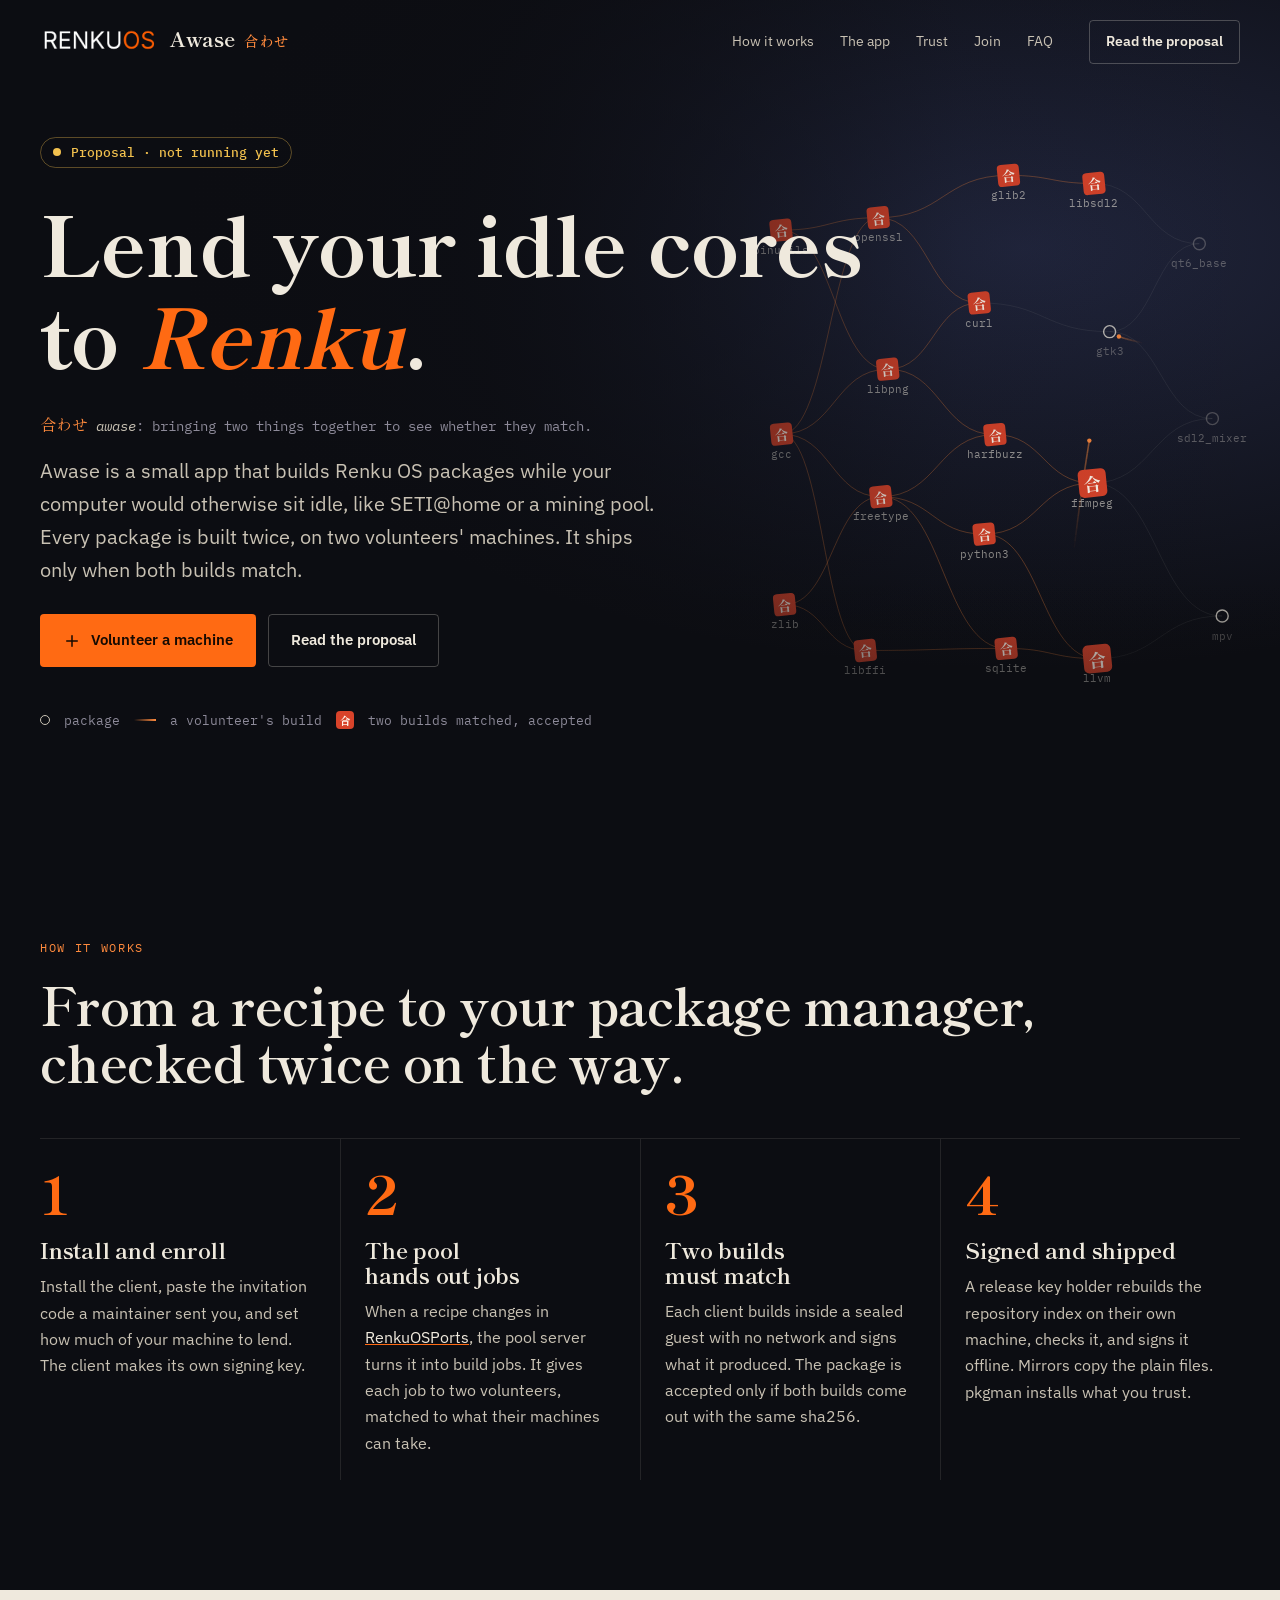
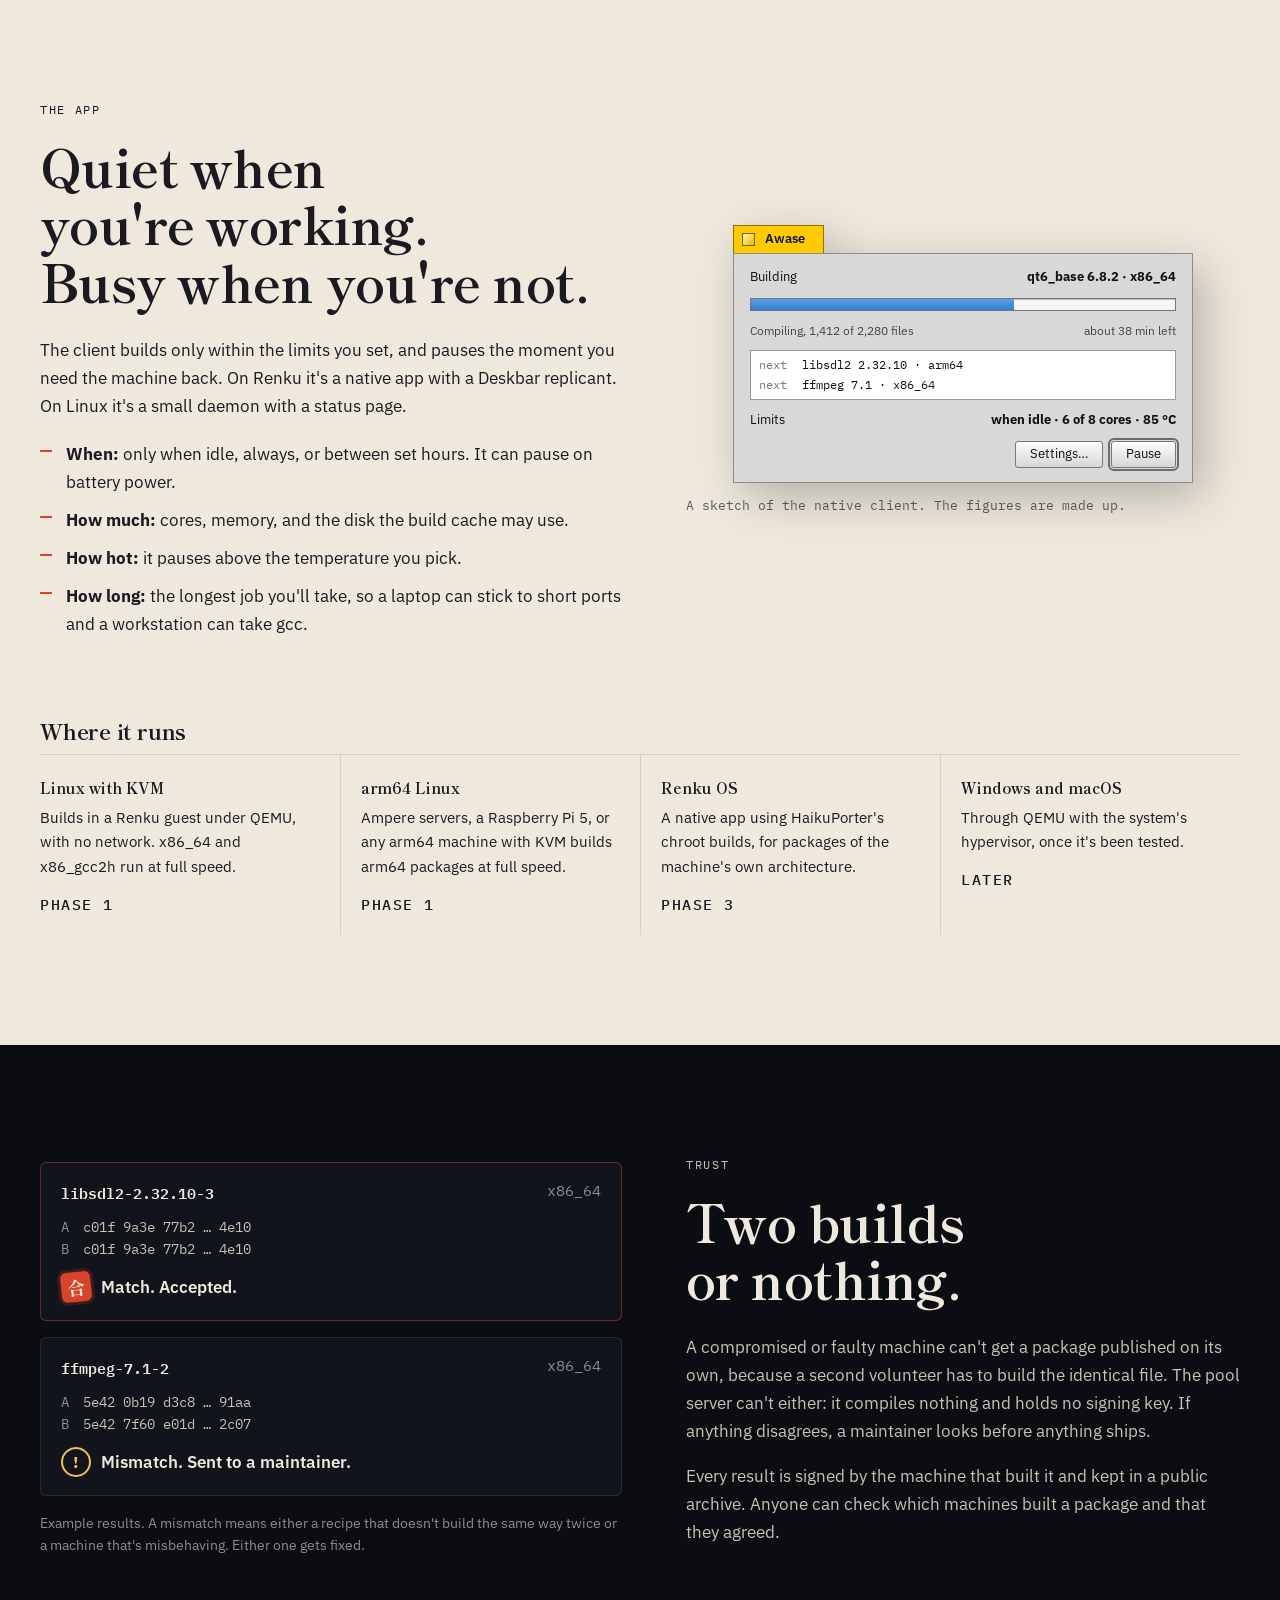
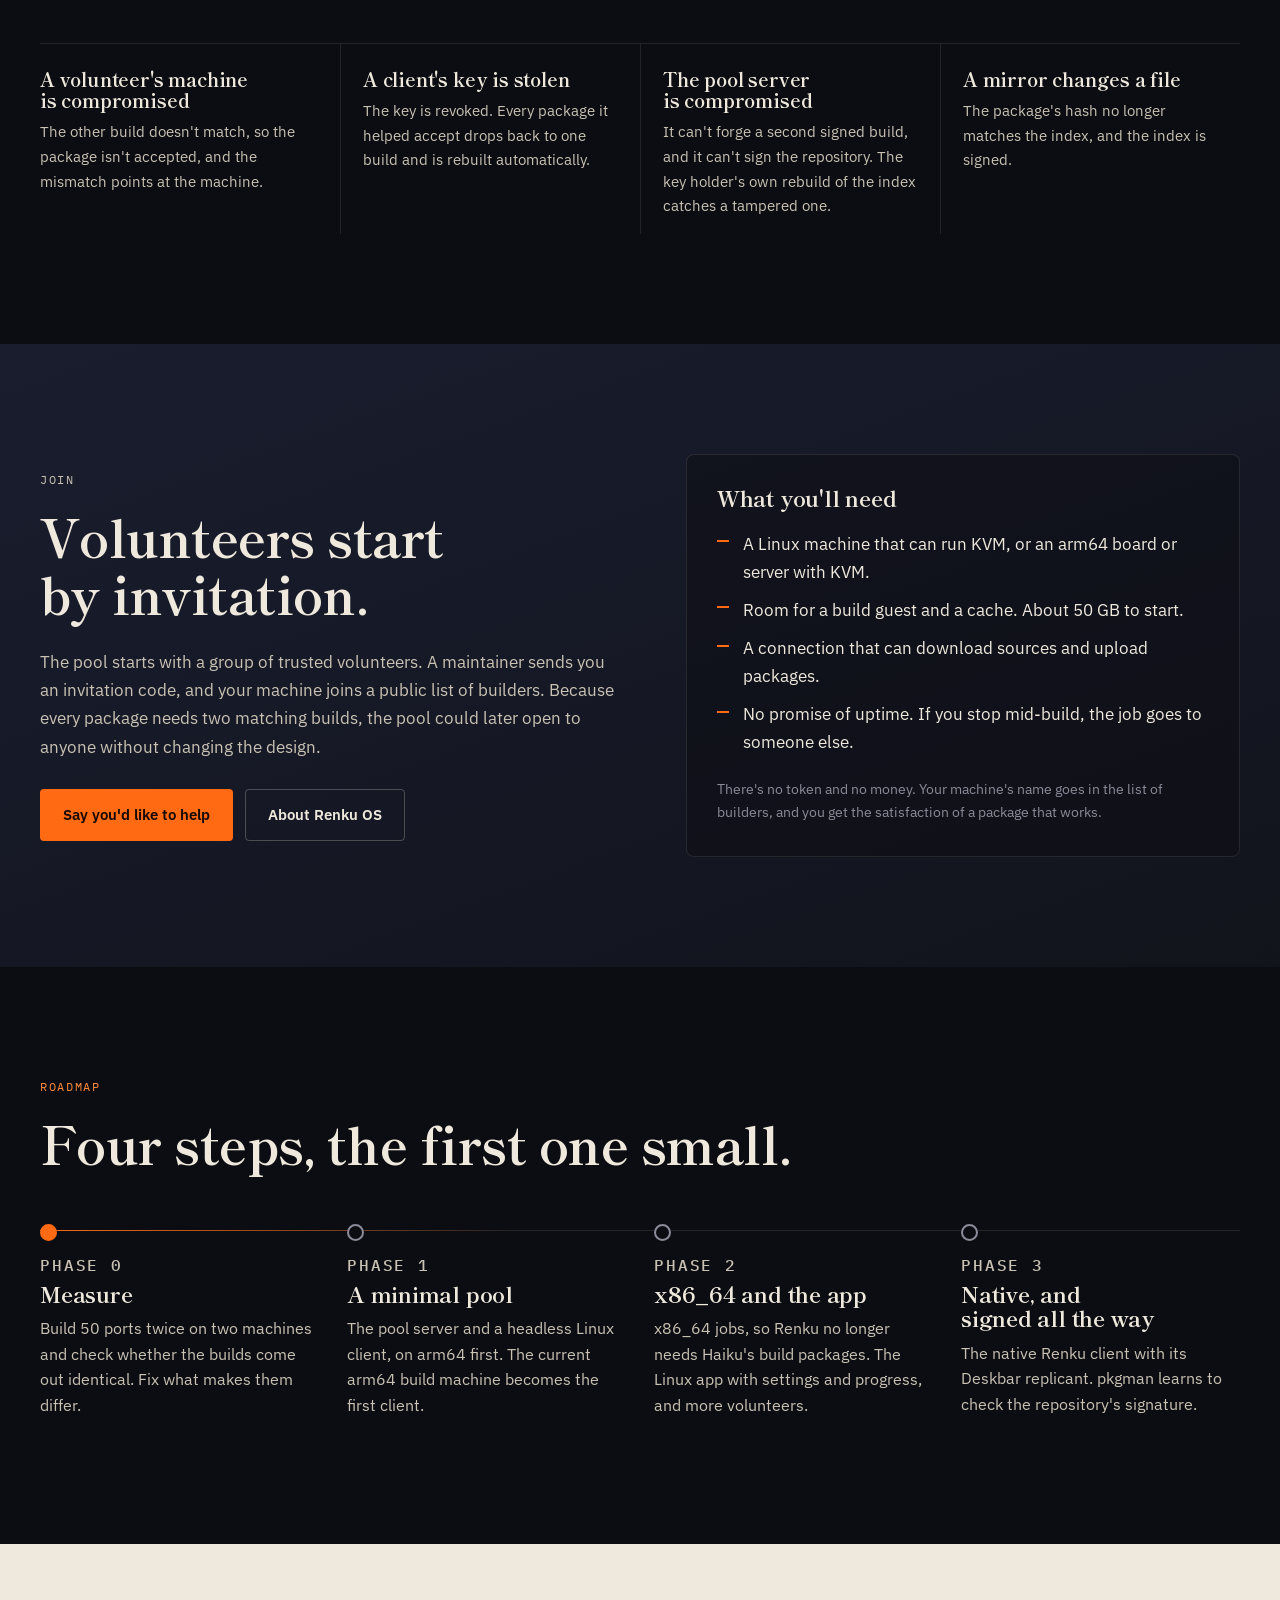
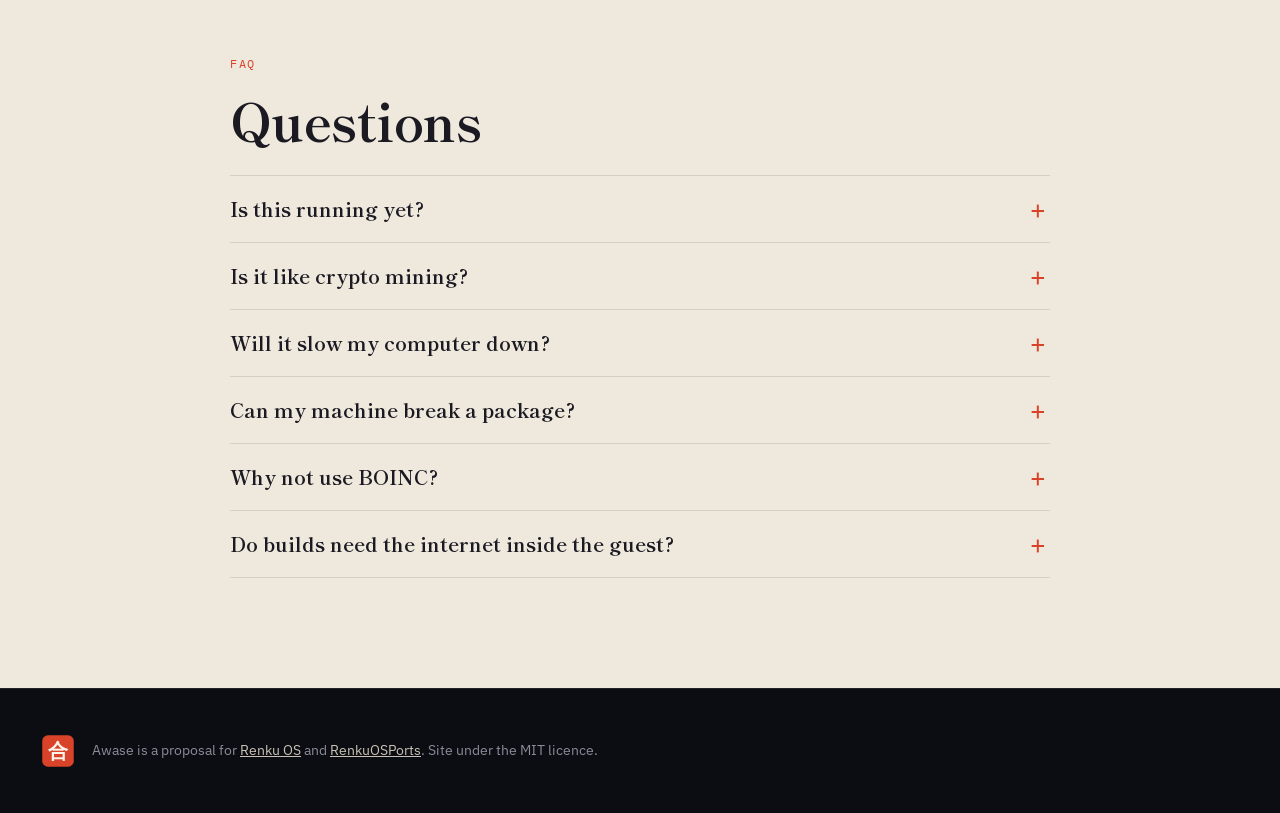
==== index.html @ 19c81bff "Awase: the proposal and its website Awase is a proposed app for volunteer package builds for Renku O" ====
<!doctype html>
<html lang="en">
<head>
<meta charset="utf-8">
<meta name="viewport" content="width=device-width, initial-scale=1, viewport-fit=cover">
<title>Awase · volunteer builds for Renku OS</title>
<meta name="description" content="Lend your computer's idle time to build Renku OS packages. Every package is built twice, on two volunteers' machines, and ships only when both builds match.">
<meta property="og:title" content="Awase">
<meta property="og:description" content="Volunteer package builds for Renku OS. Two builds or nothing.">
<link rel="icon" href="assets/awase.svg" type="image/svg+xml">
<link rel="preconnect" href="https://fonts.googleapis.com">
<link rel="preconnect" href="https://fonts.gstatic.com" crossorigin>
<link rel="stylesheet" href="https://fonts.googleapis.com/css2?family=Shippori+Mincho:wght@500;700;800&family=IBM+Plex+Sans:wght@400;500;600&family=IBM+Plex+Mono:wght@400;500&display=swap">
<link rel="stylesheet" href="assets/style.css">
</head>
<body>
<a class="skip" href="#main">Skip to content</a>

<header class="site-header">
  <div class="wrap header-inner">
    <a class="brand" href="./" aria-label="Awase home">
      <img src="assets/logo.png" alt="Renku OS" width="600" height="201">
      <span class="brand-sub">Awase <span class="brand-kanji">合わせ</span></span>
    </a>
    <nav id="nav" aria-label="Sections">
      <a href="#how">How it works</a>
      <a href="#app">The app</a>
      <a href="#trust">Trust</a>
      <a href="#join">Join</a>
      <a href="#faq">FAQ</a>
    </nav>
    <button class="menu-toggle" aria-controls="nav" aria-expanded="false">Menu</button>
    <a class="btn btn-ghost header-cta" href="https://github.com/idumych/awase/blob/main/PROPOSAL.md">Read the proposal</a>
  </div>
</header>

<main id="main">

<section class="hero">
  <canvas id="loom" aria-hidden="true"></canvas>
  <div class="wrap hero-inner">
    <p class="status"><span class="dot"></span>Proposal · not running yet</p>
    <h1>Lend your idle cores<br>to <span class="ink-fire">Renku</span>.</h1>
    <p class="name-note"><span lang="ja">合わせ</span> <i>awase</i>: bringing two things together to see whether they match.</p>
    <p class="lead">Awase is a small app that builds Renku OS packages while your computer would otherwise sit idle, like SETI@home or a mining pool. Every package is built twice, on two volunteers' machines. It ships only when both builds match.</p>
    <div class="actions">
      <a class="btn btn-fire" href="#join">
        <svg viewBox="0 0 24 24" aria-hidden="true"><path d="M12 5v14M5 12h14"/></svg>
        Volunteer a machine
      </a>
      <a class="btn btn-ghost" href="https://github.com/idumych/awase/blob/main/PROPOSAL.md">Read the proposal</a>
    </div>
    <p class="hero-key"><span class="k-node"></span>package <span class="k-thread"></span>a volunteer's build <span class="k-seal">合</span>two builds matched, accepted</p>
  </div>
</section>

<section id="how" class="band">
  <div class="wrap">
    <p class="label">How it works</p>
    <h2>From a recipe to your package manager,<br>checked twice on the way.</h2>
    <ol class="steps">
      <li>
        <span class="step-n">1</span>
        <h3>Install and enroll</h3>
        <p>Install the client, paste the invitation code a maintainer sent you, and set how much of your machine to lend. The client makes its own signing key.</p>
      </li>
      <li>
        <span class="step-n">2</span>
        <h3>The pool hands out jobs</h3>
        <p>When a recipe changes in <a href="https://github.com/RenkuOS/RenkuOSPorts">RenkuOSPorts</a>, the pool server turns it into build jobs. It gives each job to two volunteers, matched to what their machines can take.</p>
      </li>
      <li>
        <span class="step-n">3</span>
        <h3>Two builds must match</h3>
        <p>Each client builds inside a sealed guest with no network and signs what it produced. The package is accepted only if both builds come out with the same sha256.</p>
      </li>
      <li>
        <span class="step-n">4</span>
        <h3>Signed and shipped</h3>
        <p>A release key holder rebuilds the repository index on their own machine, checks it, and signs it offline. Mirrors copy the plain files. pkgman installs what you trust.</p>
      </li>
    </ol>
  </div>
</section>

<section id="app" class="band band-paper">
  <div class="wrap split">
    <div class="split-text">
      <p class="label">The app</p>
      <h2>Quiet when you're working.<br>Busy when you're not.</h2>
      <p>The client builds only within the limits you set, and pauses the moment you need the machine back. On Renku it's a native app with a Deskbar replicant. On Linux it's a small daemon with a status page.</p>
      <ul class="ticks">
        <li><strong>When:</strong> only when idle, always, or between set hours. It can pause on battery power.</li>
        <li><strong>How much:</strong> cores, memory, and the disk the build cache may use.</li>
        <li><strong>How hot:</strong> it pauses above the temperature you pick.</li>
        <li><strong>How long:</strong> the longest job you'll take, so a laptop can stick to short ports and a workstation can take gcc.</li>
      </ul>
    </div>
    <figure class="mock" aria-label="Sketch of the Awase client window">
      <div class="win">
        <div class="win-tab"><span class="win-close"></span>Awase</div>
        <div class="win-body">
          <div class="win-row"><span>Building</span><b>qt6_base 6.8.2 · x86_64</b></div>
          <div class="win-bar"><span></span></div>
          <div class="win-row win-small"><span>Compiling, 1,412 of 2,280 files</span><span>about 38 min left</span></div>
          <div class="win-queue">
            <div><i>next</i> libsdl2 2.32.10 · arm64</div>
            <div><i>next</i> ffmpeg 7.1 · x86_64</div>
          </div>
          <div class="win-row"><span>Limits</span><b>when idle · 6 of 8 cores · 85 °C</b></div>
          <div class="win-buttons"><span class="wbtn">Settings…</span><span class="wbtn wbtn-def">Pause</span></div>
        </div>
      </div>
      <figcaption>A sketch of the native client. The figures are made up.</figcaption>
    </figure>
  </div>
  <div class="wrap">
    <h3 class="platforms-h">Where it runs</h3>
    <div class="platforms">
      <div class="plat">
        <p class="plat-name">Linux with KVM</p>
        <p>Builds in a Renku guest under QEMU, with no network. x86_64 and x86_gcc2h run at full speed.</p>
        <p class="plat-when">Phase 1</p>
      </div>
      <div class="plat">
        <p class="plat-name">arm64 Linux</p>
        <p>Ampere servers, a Raspberry Pi 5, or any arm64 machine with KVM builds arm64 packages at full speed.</p>
        <p class="plat-when">Phase 1</p>
      </div>
      <div class="plat">
        <p class="plat-name">Renku OS</p>
        <p>A native app using HaikuPorter's chroot builds, for packages of the machine's own architecture.</p>
        <p class="plat-when">Phase 3</p>
      </div>
      <div class="plat">
        <p class="plat-name">Windows and macOS</p>
        <p>Through QEMU with the system's hypervisor, once it's been tested.</p>
        <p class="plat-when">Later</p>
      </div>
    </div>
  </div>
</section>

<section id="trust" class="band">
  <div class="wrap split split-rev">
    <div class="split-text">
      <p class="label">Trust</p>
      <h2>Two builds or nothing.</h2>
      <p>A compromised or faulty machine can't get a package published on its own, because a second volunteer has to build the identical file. The pool server can't either: it compiles nothing and holds no signing key. If anything disagrees, a maintainer looks before anything ships.</p>
      <p>Every result is signed by the machine that built it and kept in a public archive. Anyone can check which machines built a package and that they agreed.</p>
    </div>
    <div class="ledger" aria-label="Example: two jobs, one matched and one not">
      <div class="job job-ok">
        <p class="job-name">libsdl2-2.32.10-3 <span>x86_64</span></p>
        <p class="hash"><i>A</i>c01f 9a3e 77b2 … 4e10</p>
        <p class="hash"><i>B</i>c01f 9a3e 77b2 … 4e10</p>
        <p class="verdict"><span class="seal">合</span>Match. Accepted.</p>
      </div>
      <div class="job job-bad">
        <p class="job-name">ffmpeg-7.1-2 <span>x86_64</span></p>
        <p class="hash"><i>A</i>5e42 0b19 d3c8 … 91aa</p>
        <p class="hash"><i>B</i>5e42 7f60 e01d … 2c07</p>
        <p class="verdict"><span class="flag">!</span>Mismatch. Sent to a maintainer.</p>
      </div>
      <p class="ledger-note">Example results. A mismatch means either a recipe that doesn't build the same way twice or a machine that's misbehaving. Either one gets fixed.</p>
    </div>
  </div>
  <div class="wrap">
    <div class="threats">
      <div><h3>A volunteer's machine is compromised</h3><p>The other build doesn't match, so the package isn't accepted, and the mismatch points at the machine.</p></div>
      <div><h3>A client's key is stolen</h3><p>The key is revoked. Every package it helped accept drops back to one build and is rebuilt automatically.</p></div>
      <div><h3>The pool server is compromised</h3><p>It can't forge a second signed build, and it can't sign the repository. The key holder's own rebuild of the index catches a tampered one.</p></div>
      <div><h3>A mirror changes a file</h3><p>The package's hash no longer matches the index, and the index is signed.</p></div>
    </div>
  </div>
</section>

<section id="join" class="band band-indigo">
  <div class="wrap split">
    <div class="split-text">
      <p class="label">Join</p>
      <h2>Volunteers start by invitation.</h2>
      <p>The pool starts with a group of trusted volunteers. A maintainer sends you an invitation code, and your machine joins a public list of builders. Because every package needs two matching builds, the pool could later open to anyone without changing the design.</p>
      <div class="actions">
        <a class="btn btn-fire" href="https://github.com/RenkuOS/RenkuOSPorts/issues">Say you'd like to help</a>
        <a class="btn btn-ghost" href="https://renkuos.org/">About Renku OS</a>
      </div>
    </div>
    <div class="needs">
      <h3>What you'll need</h3>
      <ul class="ticks">
        <li>A Linux machine that can run KVM, or an arm64 board or server with KVM.</li>
        <li>Room for a build guest and a cache. About 50 GB to start.</li>
        <li>A connection that can download sources and upload packages.</li>
        <li>No promise of uptime. If you stop mid-build, the job goes to someone else.</li>
      </ul>
      <p class="muted small">There's no token and no money. Your machine's name goes in the list of builders, and you get the satisfaction of a package that works.</p>
    </div>
  </div>
</section>

<section id="roadmap" class="band">
  <div class="wrap">
    <p class="label">Roadmap</p>
    <h2>Four steps, the first one small.</h2>
    <ol class="road">
      <li><p class="road-n">Phase 0</p><h3>Measure</h3><p>Build 50 ports twice on two machines and check whether the builds come out identical. Fix what makes them differ.</p></li>
      <li><p class="road-n">Phase 1</p><h3>A minimal pool</h3><p>The pool server and a headless Linux client, on arm64 first. The current arm64 build machine becomes the first client.</p></li>
      <li><p class="road-n">Phase 2</p><h3>x86_64 and the app</h3><p>x86_64 jobs, so Renku no longer needs Haiku's build packages. The Linux app with settings and progress, and more volunteers.</p></li>
      <li><p class="road-n">Phase 3</p><h3>Native, and signed all the way</h3><p>The native Renku client with its Deskbar replicant. pkgman learns to check the repository's signature.</p></li>
    </ol>
  </div>
</section>

<section id="faq" class="band band-paper">
  <div class="wrap faq-wrap">
    <p class="label">FAQ</p>
    <h2>Questions</h2>
    <div class="faq">
      <details>
        <summary>Is this running yet?</summary>
        <p>No. This is a proposal for the Renku OS contributors to discuss. The <a href="https://github.com/idumych/awase/blob/main/PROPOSAL.md">full proposal</a> lists the decisions the project needs to make first.</p>
      </details>
      <details>
        <summary>Is it like crypto mining?</summary>
        <p>Only in shape: a pool hands out work and keeps score. There's no currency, no reward and no money. The work is compiling packages that people use.</p>
      </details>
      <details>
        <summary>Will it slow my computer down?</summary>
        <p>Not while you're using it, if you choose "only when idle". You can also cap cores, memory, disk and temperature, and pause it at any time.</p>
      </details>
      <details>
        <summary>Can my machine break a package?</summary>
        <p>Not on its own. Every package needs a second, independent build with the same result. A machine whose builds keep disagreeing is checked by a maintainer.</p>
      </details>
      <details>
        <summary>Why not use BOINC?</summary>
        <p>BOINC, the platform behind SETI@home, does redundancy and credit well. But it expects independent work units, and our builds depend on each other and can run for days. The proposal recommends a small pool of our own that borrows BOINC's ideas, and trying BOINC first.</p>
      </details>
      <details>
        <summary>Do builds need the internet inside the guest?</summary>
        <p>No. The client downloads sources outside the guest and checks each against the recipe's checksum before the build starts. The guest has no network.</p>
      </details>
    </div>
  </div>
</section>

</main>

<footer class="site-footer">
  <div class="wrap footer-inner">
    <img src="assets/awase.svg" alt="" width="36" height="36">
    <p>Awase is a proposal for <a href="https://renkuos.org/">Renku OS</a> and <a href="https://github.com/RenkuOS/RenkuOSPorts">RenkuOSPorts</a>. Site under the MIT licence.</p>
  </div>
</footer>

<script src="assets/pool.js"></script>
</body>
</html>
---- assets/style.css ----
/* Renku Build Pool.
   The Renku OS draft site's palette (night ink, washi paper, a vermilion
   seal) applied to a pool of volunteer builds: packages are sealed when two
   builds match. */
:root{
  --night:#0c0d12;--night-2:#12141c;--indigo:#191d2e;--indigo-2:#232842;
  --washi:#efe9dd;--washi-2:#c9c2b4;--muted:#8d8a99;--line:rgb(239 233 221 / .1);
  --fire:#ff6a13;--fire-2:#ff8a3d;--seal:#d8432a;--gold:#f2c14e;
  --paper:#efe9dd;--paper-ink:#1b1a22;--paper-muted:#5d5866;--paper-line:rgb(27 26 34 / .12);
  --serif:"Shippori Mincho","Hiragino Mincho ProN","Yu Mincho",Georgia,serif;
  --sans:"IBM Plex Sans",system-ui,-apple-system,"Segoe UI",Roboto,sans-serif;
  --mono:"IBM Plex Mono",ui-monospace,Menlo,Consolas,monospace;
  color-scheme:dark}
*{box-sizing:border-box}
html{scroll-behavior:smooth}
@media (prefers-reduced-motion:reduce){html{scroll-behavior:auto}}
body{margin:0;background:var(--night);color:var(--washi);font-family:var(--sans);font-size:17px;line-height:1.65;-webkit-font-smoothing:antialiased;overflow-x:hidden}
img{display:block;max-width:100%;height:auto}
a{color:inherit}
a:focus-visible,button:focus-visible,summary:focus-visible{outline:2px solid var(--gold);outline-offset:4px;border-radius:4px}
h1,h2,h3{font-family:var(--serif);font-weight:700;line-height:1.12;margin:0 0 .5em;letter-spacing:-.01em;text-wrap:balance}
h1{font-size:clamp(42px,6.4vw,88px);font-weight:800}
h2{font-size:clamp(30px,4vw,52px)}
h3{font-size:22px}
p{margin:0 0 1em}
.wrap{width:min(1200px,calc(100% - 32px));margin-inline:auto;padding-left:env(safe-area-inset-left,0px);padding-right:env(safe-area-inset-right,0px)}
@media (min-width:720px){.wrap{width:min(1200px,calc(100% - 80px))}}
.skip{position:fixed;top:-60px;left:16px;background:var(--washi);color:var(--night);padding:10px 14px;z-index:100}.skip:focus{top:12px}
.lead{font-size:clamp(17px,1.6vw,20px);color:var(--washi-2);max-width:620px}
.muted{color:var(--muted)}.small{font-size:14px}
.ink-fire{color:var(--fire);font-style:italic}
.label{font-family:var(--mono);font-size:12px;letter-spacing:.14em;text-transform:uppercase;color:var(--fire-2);margin-bottom:18px}

/* Buttons */
.btn{display:inline-flex;align-items:center;gap:10px;padding:13px 22px;font-weight:600;font-size:15px;text-decoration:none;border-radius:4px;border:1px solid transparent;transition:transform .2s,box-shadow .2s,background .2s,border-color .2s}
.btn svg{width:18px;height:18px;fill:none;stroke:currentColor;stroke-width:2;stroke-linecap:round}
.btn-fire{background:var(--fire);color:#160a02}
.btn-fire:hover{transform:translateY(-2px);box-shadow:0 10px 30px -8px rgb(255 106 19 / .7)}
.btn-ghost{border-color:rgb(239 233 221 / .25);color:var(--washi)}
.btn-ghost:hover{border-color:var(--washi);background:rgb(239 233 221 / .05)}
.actions{display:flex;flex-wrap:wrap;gap:12px;margin-top:28px}

/* Header */
.site-header{position:absolute;inset:0 0 auto;z-index:20;padding-top:env(safe-area-inset-top,0px)}
.header-inner{display:flex;align-items:center;gap:24px;min-height:84px}
.brand{display:flex;align-items:baseline;gap:12px;text-decoration:none}
.brand img{width:118px;align-self:center}
.brand-sub{font-family:var(--serif);font-weight:700;font-size:20px;color:var(--washi);white-space:nowrap}
.site-header nav{display:flex;gap:2px;margin-left:auto}
.site-header nav a{font-size:14px;color:var(--washi-2);text-decoration:none;padding:8px 12px;position:relative}
.site-header nav a::after{content:"";position:absolute;left:12px;right:12px;bottom:4px;height:1px;background:var(--fire);transform:scaleX(0);transform-origin:left;transition:transform .25s}
.site-header nav a:hover{color:var(--washi)}.site-header nav a:hover::after{transform:scaleX(1)}
.header-cta{padding:9px 16px;font-size:14px}
.menu-toggle{display:none;margin-left:auto;background:none;border:1px solid var(--line);color:var(--washi);font:500 13px var(--mono);padding:8px 12px;border-radius:4px;cursor:pointer}
@media (max-width:900px){
  .menu-toggle{display:block}
  .header-cta{display:none}
  .site-header nav{display:none;position:absolute;top:76px;left:16px;right:16px;flex-direction:column;background:var(--indigo);border:1px solid var(--line);padding:8px;border-radius:6px}
  .site-header nav.open{display:flex}
}

/* Hero */
.hero{position:relative;min-height:min(92vh,900px);min-height:min(92svh,900px);display:flex;align-items:center;padding:130px 0 80px;overflow:hidden;
  background:radial-gradient(1200px 600px at 80% 30%,rgb(35 40 66 / .9),transparent 70%),var(--night)}
#loom{position:absolute;inset:0;width:100%;height:100%}
.hero::after{content:"";position:absolute;inset:0;pointer-events:none;
  background:linear-gradient(90deg,var(--night) 0%,rgb(12 13 18 / .86) 38%,rgb(12 13 18 / .1) 75%,transparent),linear-gradient(0deg,var(--night),transparent 30%)}
.hero-inner{position:relative;z-index:2}
.status{display:inline-flex;align-items:center;gap:10px;font:500 13px var(--mono);color:var(--gold);border:1px solid rgb(242 193 78 / .35);padding:6px 12px;border-radius:999px;margin-bottom:28px}
.status .dot{width:8px;height:8px;border-radius:50%;background:var(--gold);box-shadow:0 0 0 0 rgb(242 193 78 / .6);animation:pulse 2.4s infinite}
@keyframes pulse{70%{box-shadow:0 0 0 8px rgb(242 193 78 / 0)}100%{box-shadow:0 0 0 0 rgb(242 193 78 / 0)}}
@media (prefers-reduced-motion:reduce){.status .dot{animation:none}}
.hero-key{display:flex;flex-wrap:wrap;align-items:center;gap:8px 14px;margin-top:44px;font:400 12.5px var(--mono);color:var(--muted)}
.k-node{width:10px;height:10px;border-radius:50%;border:1.5px solid var(--washi-2)}
.k-thread{width:22px;height:2px;background:linear-gradient(90deg,transparent,var(--fire-2))}
.k-seal{display:inline-grid;place-items:center;width:18px;height:18px;border-radius:4px;background:var(--seal);color:#fff4ea;font:800 11px var(--serif)}

/* Bands */
.band{padding:110px 0;position:relative}
.band-paper{background:var(--paper);color:var(--paper-ink)}
.band-paper .label{color:var(--seal)}
.band-paper a{color:var(--seal)}
.band-indigo{background:linear-gradient(160deg,var(--indigo),var(--night-2))}
@media (max-width:720px){.band{padding:80px 0}}

/* Steps: a real sequence */
.steps{list-style:none;margin:48px 0 0;padding:0;display:grid;grid-template-columns:repeat(4,1fr);gap:0;border-top:1px solid var(--line)}
.steps li{padding:28px 24px 8px 0;position:relative;min-width:0}
.steps li+li{padding-left:24px;border-left:1px solid var(--line)}
.step-n{display:block;font:800 52px/1 var(--serif);color:var(--fire);margin-bottom:18px}
.steps p{color:var(--washi-2);font-size:16px}
.steps a{color:var(--washi);text-decoration-color:var(--fire)}
@media (max-width:960px){.steps{grid-template-columns:1fr 1fr}.steps li:nth-child(3){padding-left:0;border-left:none}.steps li:nth-child(n+3){border-top:1px solid var(--line)}}
@media (max-width:560px){.steps{grid-template-columns:1fr}.steps li,.steps li+li{padding-left:0;border-left:none}.steps li+li{border-top:1px solid var(--line)}}

/* Split sections */
.split{display:grid;grid-template-columns:1.05fr 1fr;gap:64px;align-items:center}
.split>*{min-width:0}
.split-rev .split-text{order:2}
@media (max-width:900px){.split{grid-template-columns:1fr;gap:44px}.split-rev .split-text{order:0}}
.ticks{list-style:none;padding:0;margin:20px 0 0;display:grid;gap:10px}
.ticks li{padding-left:26px;position:relative}
.ticks li::before{content:"";position:absolute;left:0;top:.62em;width:12px;height:2px;background:var(--fire)}
.band-paper .ticks li::before{background:var(--seal)}
.band-paper p,.band-paper .ticks{color:var(--paper-ink)}

/* Client window mock, BeOS-style */
.mock{margin:0}
.mock figcaption{font:400 12.5px var(--mono);color:var(--paper-muted);margin-top:14px}
.win{max-width:460px;margin-inline:auto;font:13px/1.45 var(--sans);color:#111;filter:drop-shadow(10px 14px 24px rgb(27 26 34 / .28))}
.win-tab{display:inline-flex;align-items:center;gap:10px;background:#ffcb00;padding:4px 18px 4px 8px;border:1px solid #8a7300;border-bottom:none;font-weight:600}
.win-close{width:13px;height:13px;border:1px solid #7a6400;background:linear-gradient(135deg,#fff3b0,#e6b800)}
.win-body{background:#d8d8d8;border:1px solid #8c8c8c;padding:14px 16px;display:grid;gap:11px}
.win-row{display:flex;justify-content:space-between;gap:12px;flex-wrap:wrap}
.win-row b{font-variant-numeric:tabular-nums}
.win-small{font-size:12px;color:#444}
.win-bar{height:13px;border:1px solid #777;background:#f5f5f5;box-shadow:inset 1px 1px 0 #bbb}
.win-bar span{display:block;height:100%;width:62%;background:linear-gradient(#5aa0e6,#2f7fd1);animation:fill 9s ease-in-out infinite alternate}
@keyframes fill{from{width:58%}to{width:66%}}
@media (prefers-reduced-motion:reduce){.win-bar span{animation:none}}
.win-queue{display:grid;gap:3px;font:12px/1.4 var(--mono);background:#fff;border:1px solid #9a9a9a;padding:6px 8px}
.win-queue i{font-style:normal;color:#777;margin-right:8px}
.win-buttons{display:flex;justify-content:flex-end;gap:8px}
.wbtn{border:1px solid #777;background:linear-gradient(#fdfdfd,#d6d6d6);padding:3px 14px;border-radius:3px}
.wbtn-def{outline:2px solid #6b6b6b;outline-offset:1px}

.platforms-h{margin-top:80px}
.platforms{display:grid;grid-template-columns:repeat(4,1fr);gap:0;border-top:1px solid var(--paper-line)}
.plat{padding:22px 20px 6px 0;min-width:0}
.plat+.plat{padding-left:20px;border-left:1px solid var(--paper-line)}
.plat-name{font:700 19px var(--serif);margin-bottom:8px}
.plat p{font-size:15px}
.plat-when{font:500 12px var(--mono);letter-spacing:.1em;text-transform:uppercase;color:var(--seal)}
@media (max-width:900px){.platforms{grid-template-columns:1fr 1fr}.plat:nth-child(3){padding-left:0;border-left:none}.plat:nth-child(n+3){border-top:1px solid var(--paper-line)}}
@media (max-width:520px){.platforms{grid-template-columns:1fr}.plat,.plat+.plat{padding-left:0;border-left:none}.plat+.plat{border-top:1px solid var(--paper-line)}}

/* Trust ledger */
.split-text p{color:var(--washi-2)}
.band-paper .split-text p{color:var(--paper-ink)}
.ledger{display:grid;gap:16px}
.job{border:1px solid var(--line);background:var(--night-2);border-radius:6px;padding:18px 20px;position:relative;overflow:hidden}
.job-ok{border-color:rgb(216 67 42 / .45)}
.job-name{font:600 15px var(--mono);margin-bottom:12px;display:flex;justify-content:space-between;gap:12px;flex-wrap:wrap}
.job-name span{color:var(--muted);font-weight:400}
.hash{font:400 14px var(--mono);margin:0 0 4px;color:var(--washi-2);overflow-wrap:anywhere}
.hash i{font-style:normal;display:inline-block;width:22px;color:var(--muted)}
.job-bad .hash:last-of-type{color:var(--gold)}
.verdict{display:flex;align-items:center;gap:10px;margin:14px 0 0;font-weight:600}
.seal{display:inline-grid;place-items:center;width:30px;height:30px;border-radius:6px;background:var(--seal);color:#fff4ea;font:800 18px var(--serif);transform:rotate(-6deg);box-shadow:0 0 0 3px rgb(216 67 42 / .2)}
.flag{display:inline-grid;place-items:center;width:30px;height:30px;border-radius:50%;border:2px solid var(--gold);color:var(--gold);font:700 16px var(--mono)}
.ledger-note{font-size:13.5px;color:var(--muted);margin:0}
.threats{display:grid;grid-template-columns:repeat(4,1fr);gap:0;margin-top:80px;border-top:1px solid var(--line)}
.threats>div{padding:24px 22px 0 0;min-width:0}
.threats>div+div{padding-left:22px;border-left:1px solid var(--line)}
.threats h3{font-size:19px}
.threats p{color:var(--washi-2);font-size:15px}
@media (max-width:960px){.threats{grid-template-columns:1fr 1fr}.threats>div:nth-child(3){padding-left:0;border-left:none}.threats>div:nth-child(n+3){border-top:1px solid var(--line)}}
@media (max-width:560px){.threats{grid-template-columns:1fr}.threats>div,.threats>div+div{padding-left:0;border-left:none}.threats>div+div{border-top:1px solid var(--line)}}

/* Join */
.needs{background:rgb(12 13 18 / .5);border:1px solid var(--line);border-radius:8px;padding:30px 30px 18px}
.needs .ticks{margin-bottom:22px}

/* Roadmap */
.road{list-style:none;padding:0;margin:48px 0 0;display:grid;grid-template-columns:repeat(4,1fr);gap:28px;position:relative}
.road::before{content:"";position:absolute;left:0;right:0;top:9px;height:1px;background:linear-gradient(90deg,var(--fire),var(--line) 40%)}
.road li{position:relative;padding-top:34px;min-width:0}
.road li::before{content:"";position:absolute;top:3px;left:0;width:13px;height:13px;border-radius:50%;background:var(--night);border:2px solid var(--muted)}
.road li:first-child::before{border-color:var(--fire);background:var(--fire)}
.road-n{font:500 12px var(--mono);letter-spacing:.12em;text-transform:uppercase;color:var(--fire-2);margin-bottom:6px}
.road p{color:var(--washi-2);font-size:15.5px}
@media (max-width:900px){.road{grid-template-columns:1fr 1fr}.road::before{display:none}}
@media (max-width:520px){.road{grid-template-columns:1fr}}

/* FAQ */
.faq-wrap{max-width:820px}
.faq{border-top:1px solid var(--paper-line);margin-top:24px}
.faq details{border-bottom:1px solid var(--paper-line)}
.faq summary{cursor:pointer;list-style:none;padding:20px 40px 20px 0;font:700 20px/1.3 var(--serif);position:relative}
.faq summary::-webkit-details-marker{display:none}
.faq summary::after{content:"+";position:absolute;right:4px;top:16px;font:400 26px var(--mono);color:var(--seal);transition:transform .2s}
.faq details[open] summary::after{transform:rotate(45deg)}
.faq details p{margin:0 0 22px;max-width:65ch;color:var(--paper-ink)}

/* Footer */
.site-footer{padding:44px 0 calc(44px + env(safe-area-inset-bottom,0px));border-top:1px solid var(--line)}
.footer-inner{display:flex;align-items:center;gap:16px}
.footer-inner p{margin:0;font-size:14px;color:var(--muted)}
.footer-inner a{color:var(--washi-2)}

/* The name */
.brand-kanji{font-weight:500;font-size:15px;color:var(--fire-2);margin-left:4px}
.name-note{font:400 14px var(--mono);color:var(--muted);margin:-8px 0 18px}
.name-note span{font-family:var(--serif);color:var(--fire-2);font-size:16px}
.name-note i{font-style:italic;color:var(--washi-2)}

@media (max-width:720px){#loom{opacity:.4}}
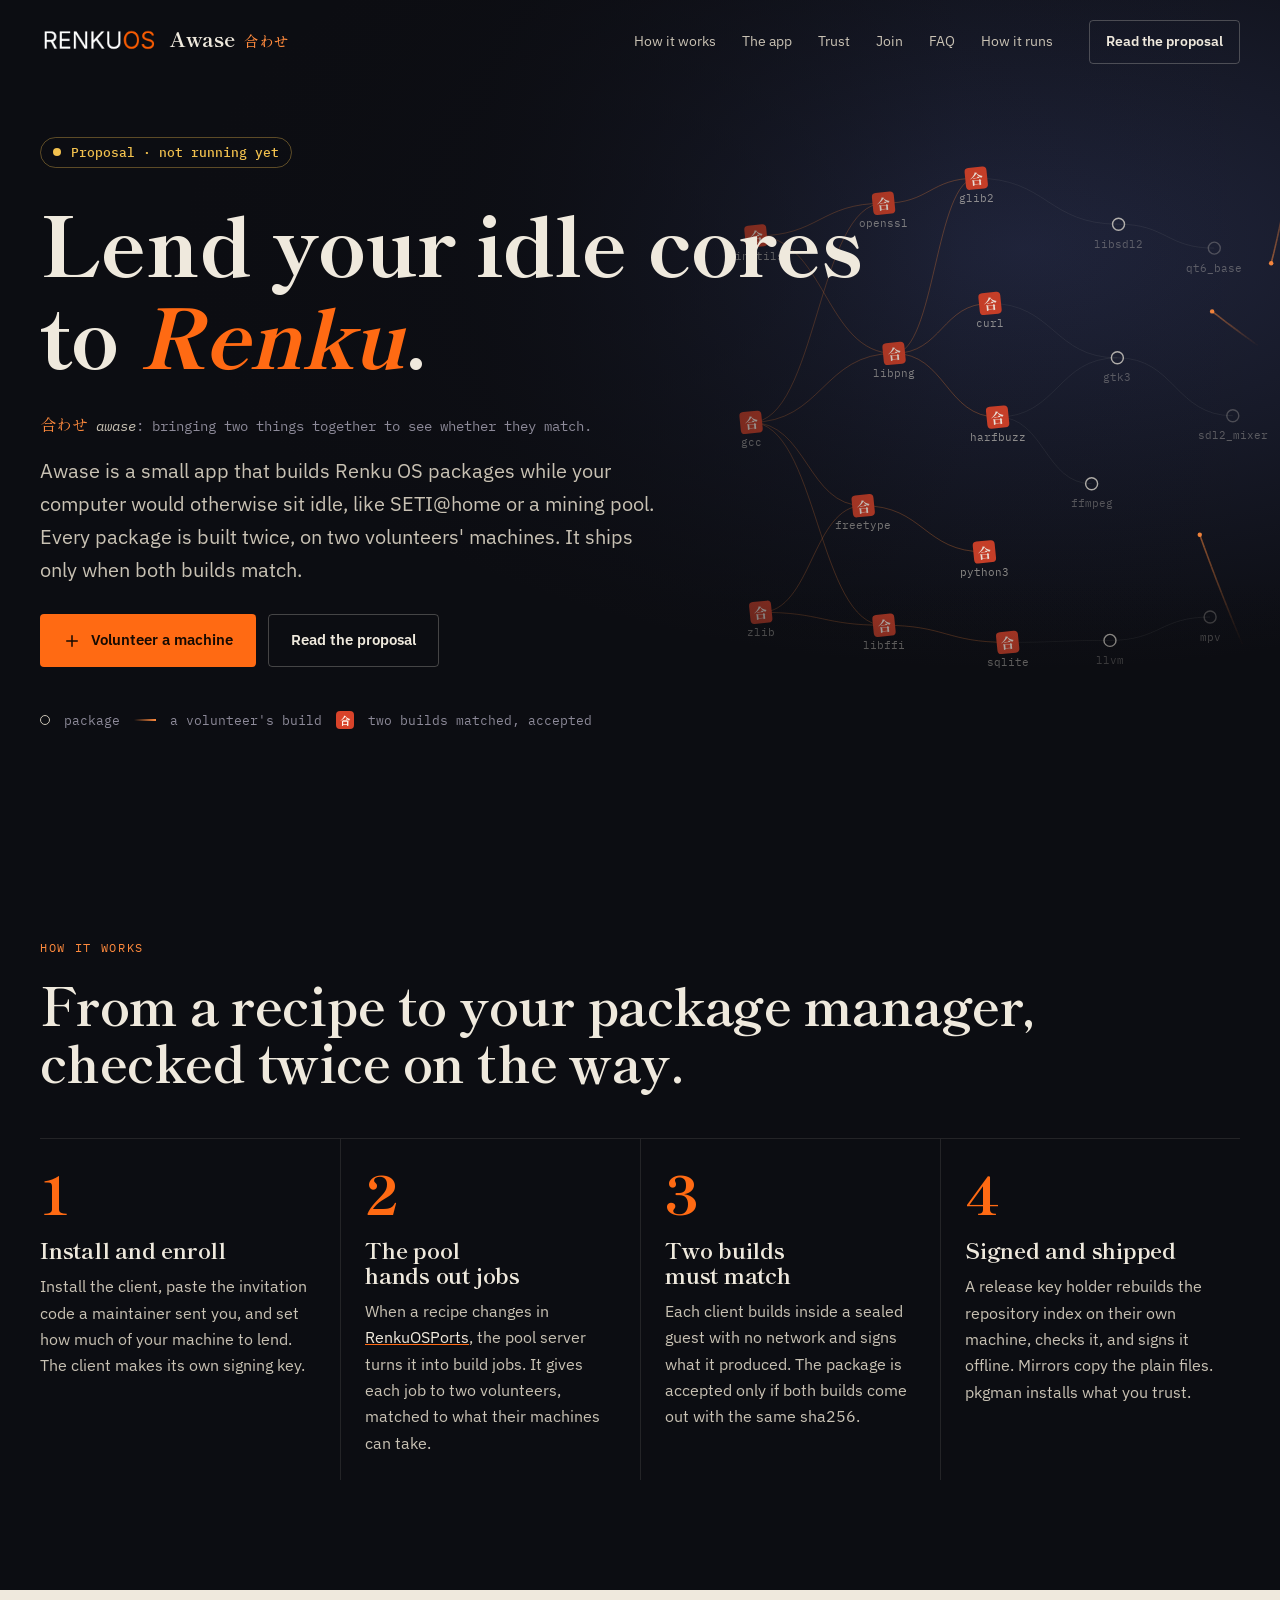
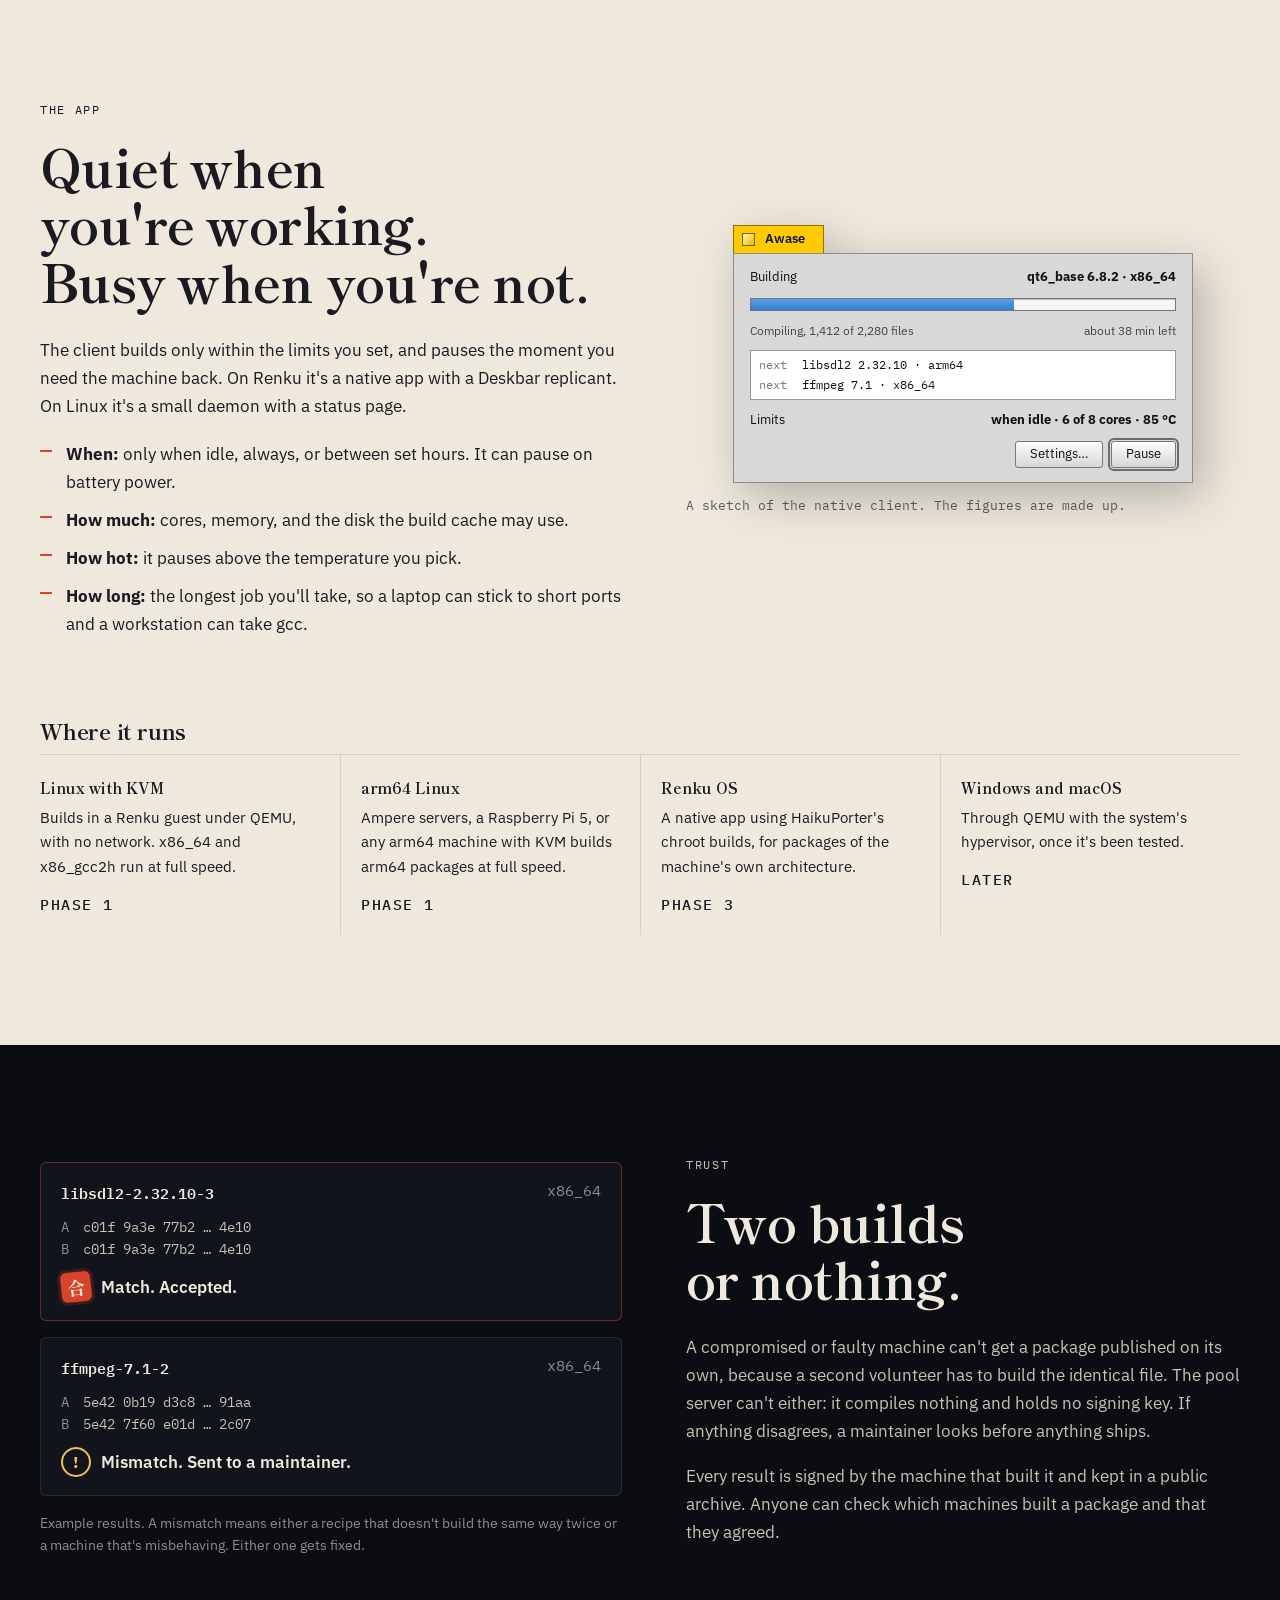
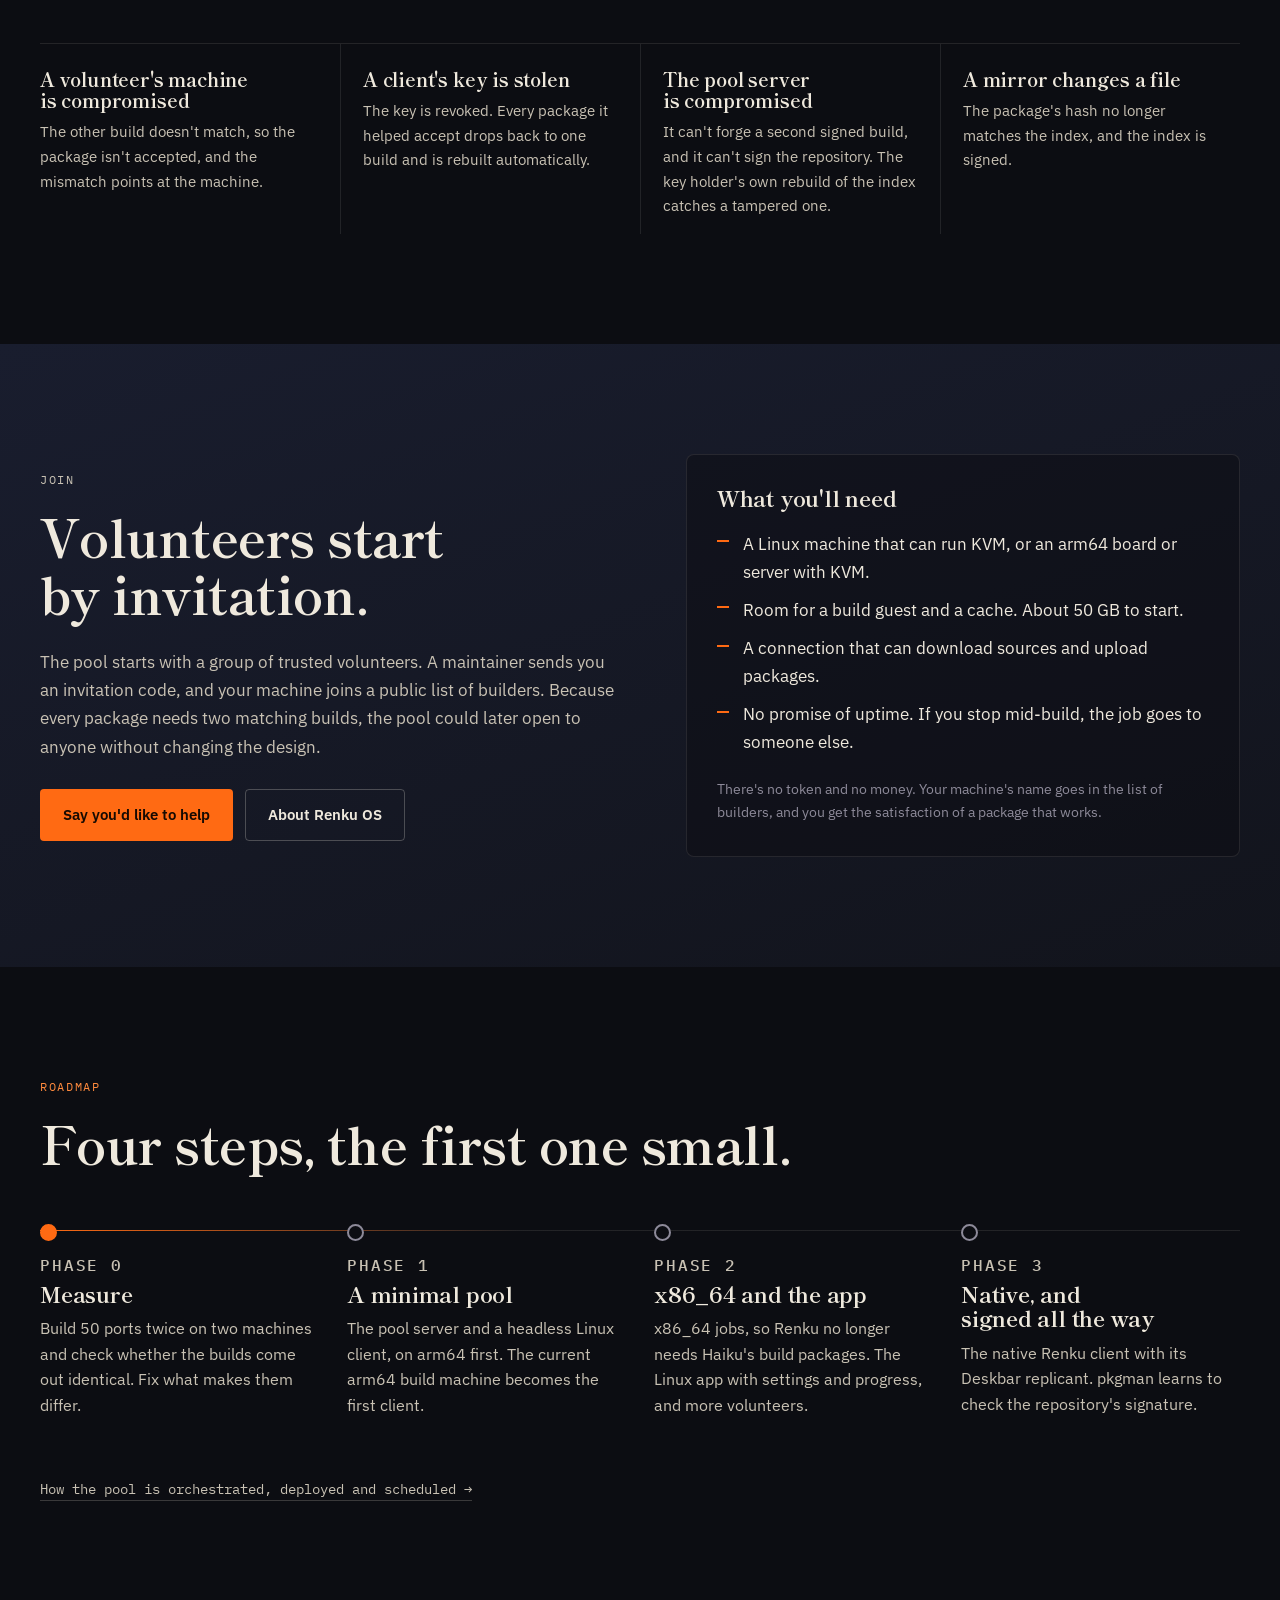
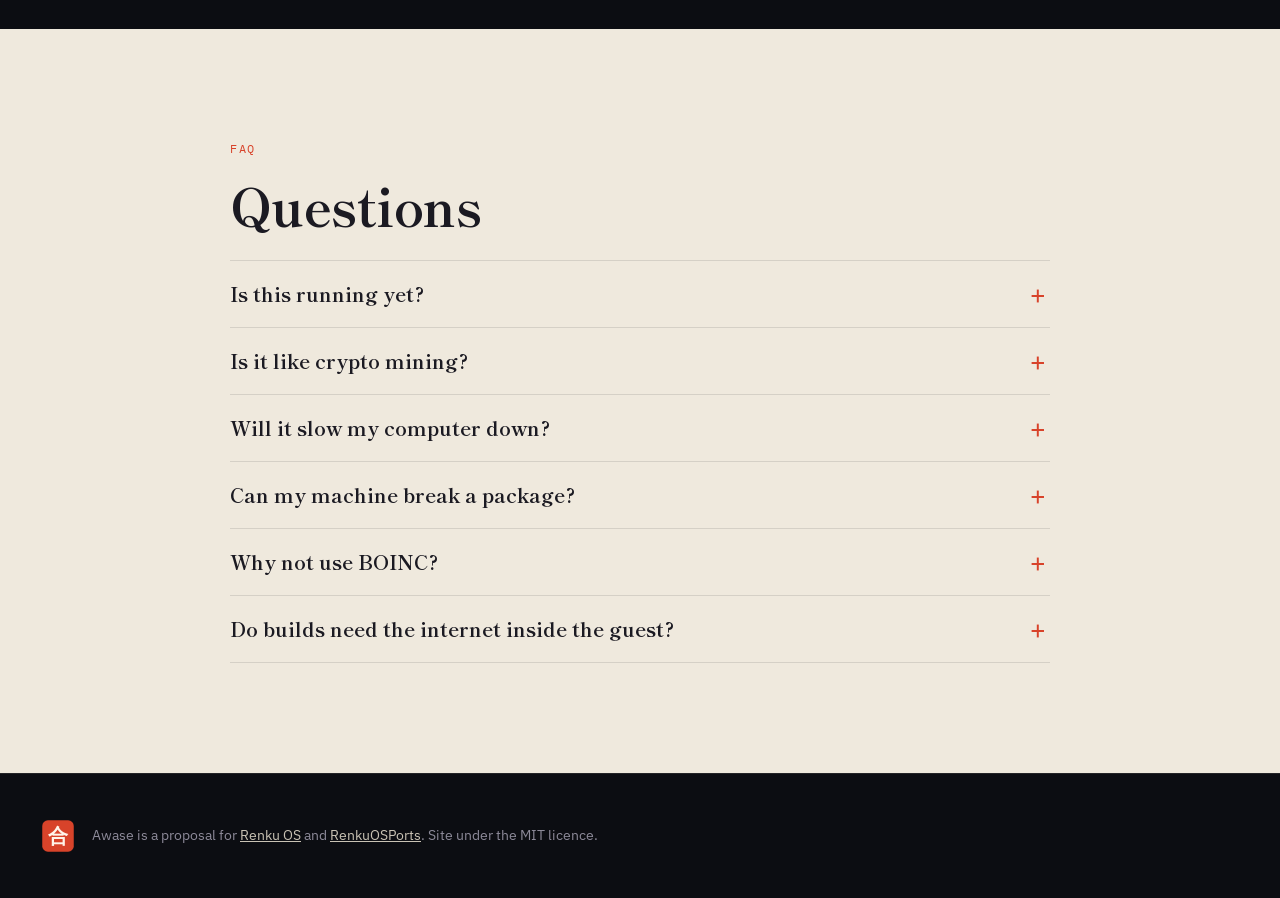
==== commit a1a12458: "How Awase runs: orchestration, deployment, platforms, scheduling A page on how the pool is put toget" ====
--- a/index.html
+++ b/index.html
@@ -28,6 +28,7 @@
       <a href="#trust">Trust</a>
       <a href="#join">Join</a>
       <a href="#faq">FAQ</a>
+      <a href="orchestration.html">How it runs</a>
     </nav>
     <button class="menu-toggle" aria-controls="nav" aria-expanded="false">Menu</button>
     <a class="btn btn-ghost header-cta" href="https://github.com/idumych/awase/blob/main/PROPOSAL.md">Read the proposal</a>
@@ -209,6 +210,7 @@
       <li><p class="road-n">Phase 2</p><h3>x86_64 and the app</h3><p>x86_64 jobs, so Renku no longer needs Haiku's build packages. The Linux app with settings and progress, and more volunteers.</p></li>
       <li><p class="road-n">Phase 3</p><h3>Native, and signed all the way</h3><p>The native Renku client with its Deskbar replicant. pkgman learns to check the repository's signature.</p></li>
     </ol>
+    <p class="road-more"><a class="text-link" href="orchestration.html">How the pool is orchestrated, deployed and scheduled →</a></p>
   </div>
 </section>
 
--- a/assets/style.css
+++ b/assets/style.css
@@ -195,3 +195,79 @@
 .name-note i{font-style:italic;color:var(--washi-2)}
 
 @media (max-width:720px){#loom{opacity:.4}}
+
+/* Document pages (orchestration.html) */
+.doc-page .site-header{position:sticky;top:0;background:rgb(12 13 18 / .92);backdrop-filter:blur(8px);border-bottom:1px solid var(--line)}
+.doc{padding:56px 0 100px}
+.doc-wrap{display:grid;grid-template-columns:minmax(0,1fr) 220px;gap:24px 64px;align-items:start}
+.doc-wrap>section,.doc-intro{grid-column:1;min-width:0}
+.doc-intro h1{font-size:clamp(38px,5vw,64px)}
+.doc-toc{grid-column:2;grid-row:1 / span 8;position:sticky;top:110px;border-left:1px solid var(--line);padding-left:20px}
+.doc-toc ol{list-style:none;margin:0;padding:0;display:grid;gap:8px;font-size:14px}
+.doc-toc a{color:var(--washi-2);text-decoration:none}.doc-toc a:hover{color:var(--fire)}
+@media (max-width:960px){.doc-wrap{grid-template-columns:minmax(0,1fr)}.doc-toc{grid-column:1;grid-row:auto;position:static;border-left:none;padding-left:0;border-top:1px solid var(--line);padding-top:18px}}
+.doc section{padding-top:64px;scroll-margin-top:90px}
+.doc h2{font-size:clamp(28px,3.4vw,42px)}
+.doc h3{font-size:20px;margin-top:32px}
+.doc p,.doc li{color:var(--washi-2);max-width:72ch}
+.doc a{color:var(--washi);text-decoration-color:var(--fire)}
+.doc strong{color:var(--washi)}
+.doc code{font:13.5px var(--mono);background:rgb(239 233 221 / .07);padding:1px 5px;border-radius:3px;color:var(--washi)}
+.doc pre{background:var(--night-2);border:1px solid var(--line);border-radius:6px;padding:16px 18px;overflow-x:auto;margin:16px 0;font:13px/1.6 var(--mono);color:var(--washi-2)}
+.doc pre code{background:none;padding:0;color:inherit}
+.doc pre.mermaid{background:var(--night-2);text-align:center;padding:20px}
+.doc .scroll{overflow-x:auto;margin:16px 0}
+.doc table{border-collapse:collapse;width:100%;min-width:36rem;font-size:15px}
+.doc th,.doc td{text-align:left;vertical-align:top;padding:10px 12px;border-bottom:1px solid var(--line);color:var(--washi-2)}
+.doc th{font:500 11.5px var(--mono);letter-spacing:.1em;text-transform:uppercase;color:var(--muted)}
+.doc td:first-child{color:var(--washi);white-space:nowrap}
+.defs{display:grid;grid-template-columns:repeat(2,minmax(0,1fr));gap:0;margin-top:28px;border-top:1px solid var(--line)}
+.defs>div{padding:20px 22px 4px 0;min-width:0}
+.defs>div:nth-child(even){padding-left:22px;border-left:1px solid var(--line)}
+.defs>div:nth-child(n+3){border-top:1px solid var(--line)}
+.defs h3{margin:0 0 6px;font-size:19px}
+.defs p{font-size:15px}
+@media (max-width:640px){.defs{grid-template-columns:1fr}.defs>div:nth-child(even){padding-left:0;border-left:none}.defs>div+div{border-top:1px solid var(--line)}}
+.states{display:flex;flex-wrap:wrap;align-items:center;gap:8px;margin:20px 0 8px}
+.st{font:500 13px var(--mono);border:1px solid rgb(239 233 221 / .2);border-radius:999px;padding:4px 12px;color:var(--washi-2)}
+.st-seal{background:var(--seal);border-color:var(--seal);color:#fff4ea}
+.arr{color:var(--muted)}
+.flow{padding-left:22px;display:grid;gap:10px}
+.flow li::marker{color:var(--fire);font-family:var(--mono)}
+.two{display:grid;grid-template-columns:repeat(2,minmax(0,1fr));gap:16px;margin:16px 0}
+@media (max-width:640px){.two{grid-template-columns:1fr}}
+.box{border:1px solid var(--line);border-radius:8px;padding:18px 20px 6px;background:var(--night-2)}
+.box-no{border-color:rgb(216 67 42 / .4)}
+.box-h{font:600 15px var(--sans);color:var(--washi)!important;margin-bottom:6px}
+.box-no .ticks li::before{background:var(--seal)}
+.road-more{margin-top:40px}
+.text-link{font-family:var(--mono);font-size:14px;color:var(--washi-2);text-decoration:none;border-bottom:1px solid rgb(239 233 221 / .2);padding-bottom:2px}
+.text-link:hover{color:var(--fire);border-color:var(--fire)}
+.doc pre.mermaid .label{font:inherit;letter-spacing:normal;text-transform:none;color:inherit;margin:0}
+/* The four-lane overview diagram */
+.lanes{display:grid;grid-template-columns:minmax(0,1fr) 54px minmax(0,1.15fr) 70px minmax(0,1fr) 54px minmax(0,1.1fr);align-items:center;gap:0;margin:28px 0 8px;padding:22px;background:var(--night-2);border:1px solid var(--line);border-radius:8px;overflow-x:auto}
+.lane{display:flex;flex-direction:column;align-items:stretch;gap:8px;min-width:120px;border:1px dashed rgb(239 233 221 / .14);border-radius:8px;padding:12px}
+.lane-main{border-color:rgb(255 138 61 / .35)}
+.lane-h{font:500 11px var(--mono)!important;letter-spacing:.12em;text-transform:uppercase;color:var(--fire-2)!important;margin:0 0 4px}
+.lane-h small{display:block;text-transform:none;letter-spacing:0;color:var(--muted);font-size:11px}
+.node{background:var(--indigo);border:1px solid rgb(239 233 221 / .18);border-radius:6px;padding:7px 10px;font:500 13.5px var(--sans);color:var(--washi);text-align:center}
+.node small{display:block;font:400 11px var(--mono);color:var(--muted)}
+.node-db{border-radius:14px}
+.node-fire{border-color:rgb(255 106 19 / .6)}
+.node-seal{background:rgb(216 67 42 / .2);border-color:var(--seal)}
+.pair{display:grid;grid-template-columns:1fr 1fr;gap:6px}
+.pair .node{padding:7px 4px;font-size:12.5px}
+.down{height:10px;width:1px;background:var(--muted);margin:0 auto;position:relative}
+.down::after{content:"";position:absolute;bottom:-3px;left:-3px;border:3px solid transparent;border-top-color:var(--muted)}
+.link{display:flex;flex-direction:column;align-items:center;justify-content:center;gap:4px;position:relative;min-height:40px}
+.link::before{content:"";position:absolute;left:4px;right:4px;top:50%;height:1px;background:linear-gradient(90deg,var(--muted),var(--fire-2))}
+.link span{position:relative;font:400 10.5px var(--mono);color:var(--washi-2);background:var(--night-2);padding:2px 3px;text-align:center;line-height:1.3}
+.link-two::before{display:none}
+.link-two span{border-bottom:1px solid var(--fire-2)}
+.link-two span+span{border-bottom-color:var(--muted)}
+@media (max-width:900px){
+  .lanes{grid-template-columns:minmax(0,1fr);gap:4px}
+  .link{min-height:34px}
+  .link::before{left:50%;right:auto;top:0;bottom:0;width:1px;height:auto;background:linear-gradient(180deg,var(--muted),var(--fire-2))}
+  .link-two{flex-direction:row;gap:12px}
+}
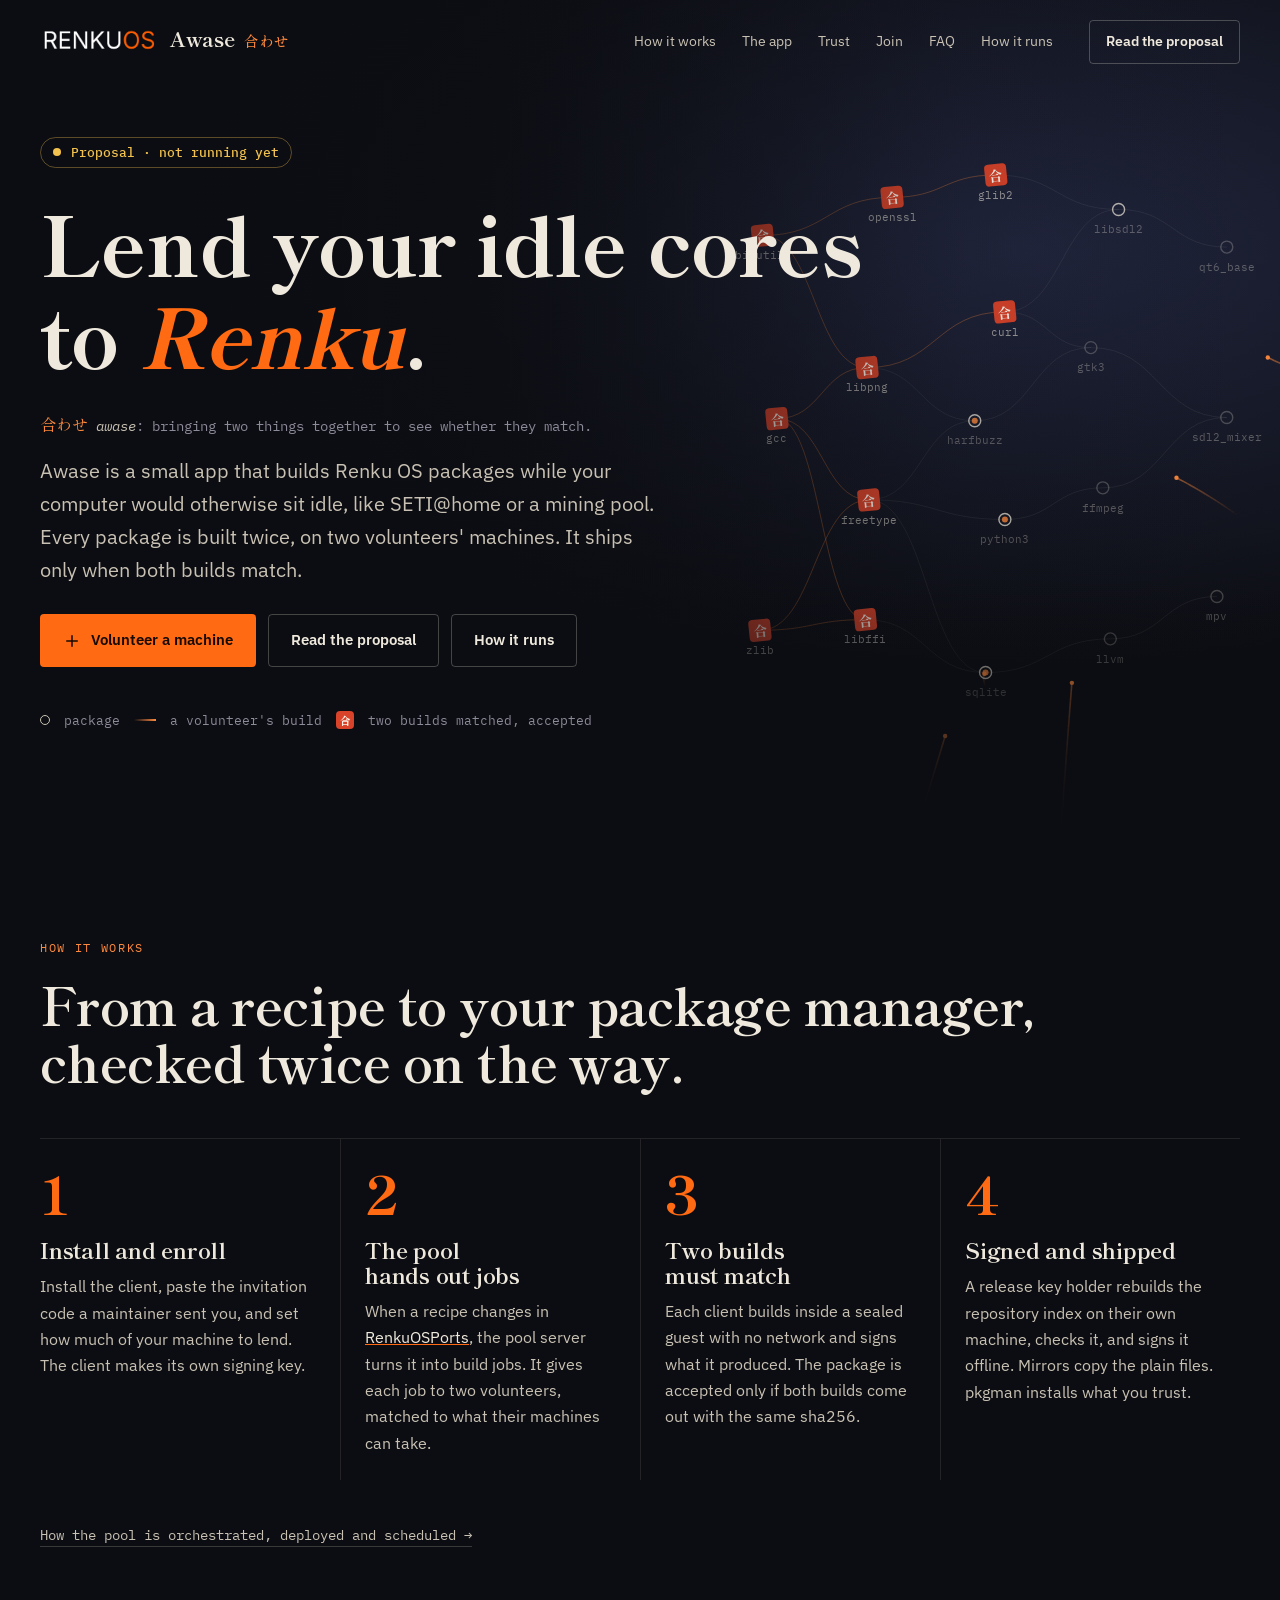
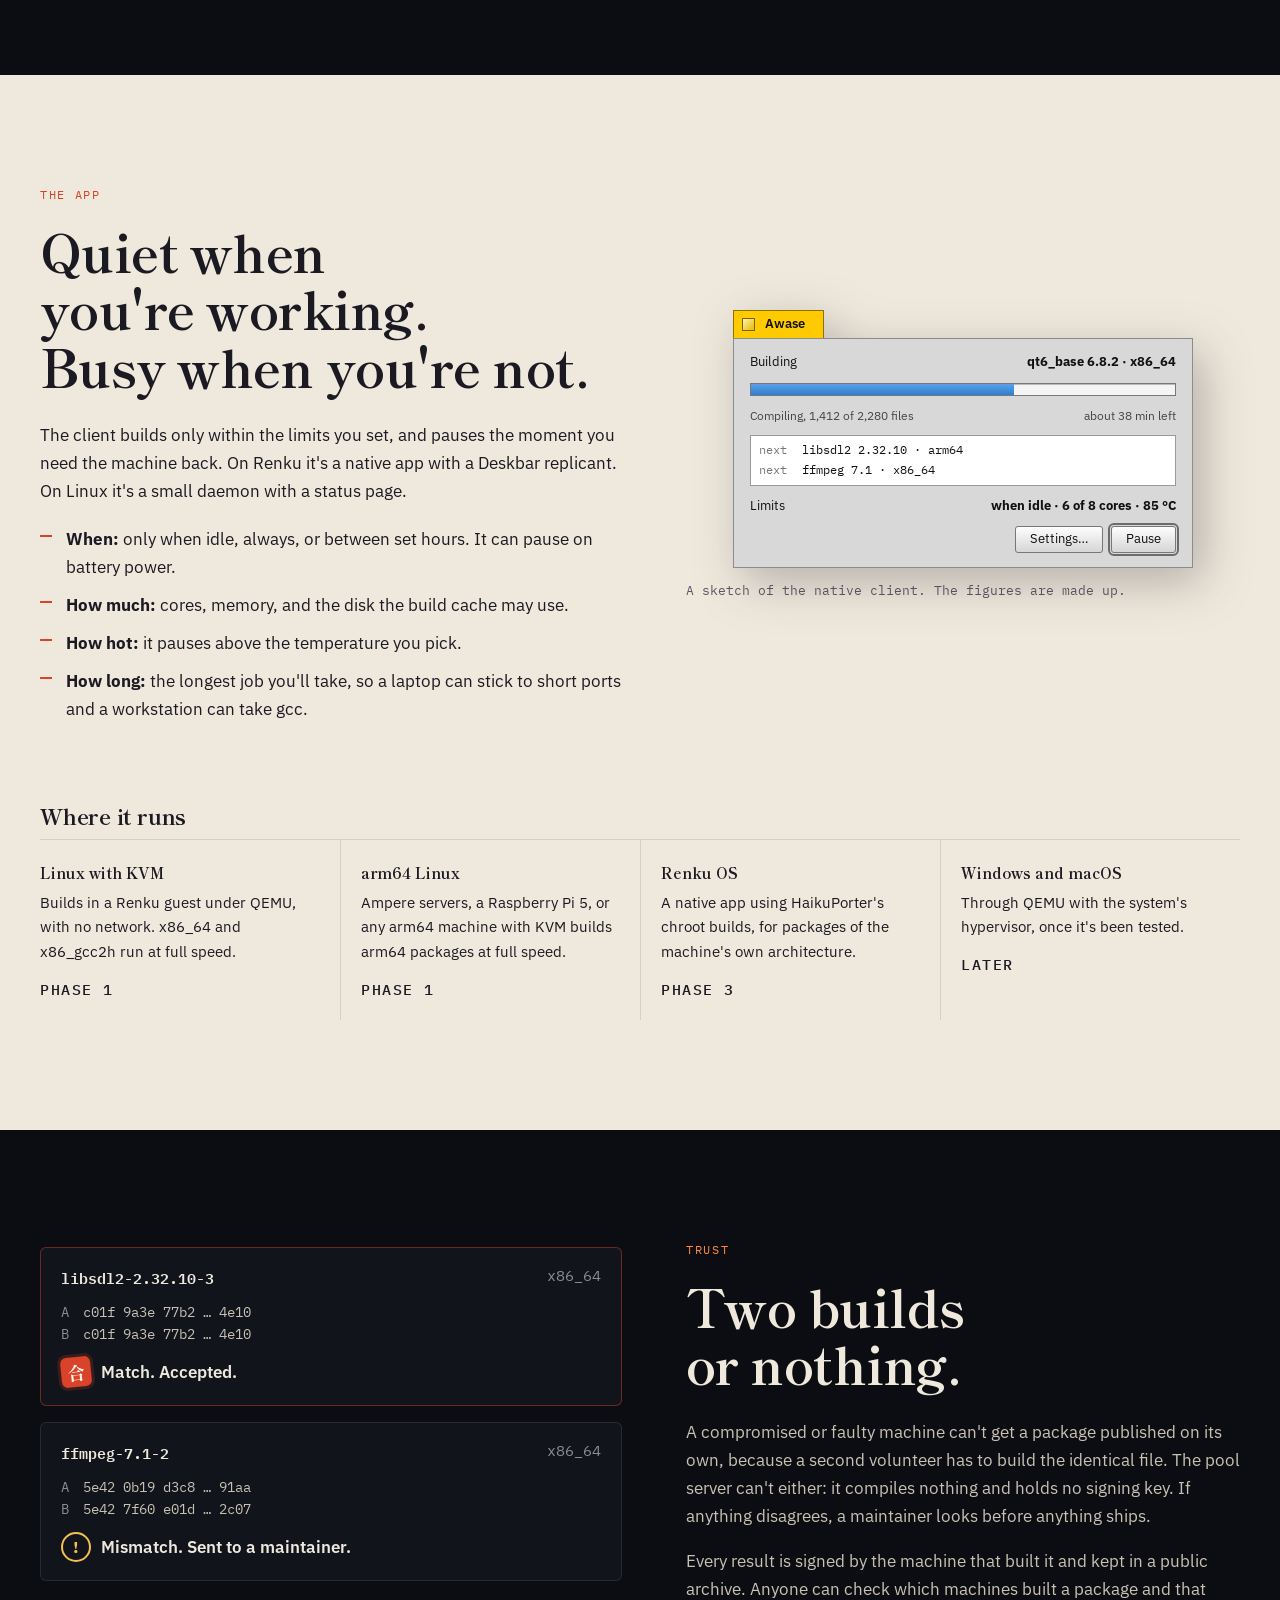
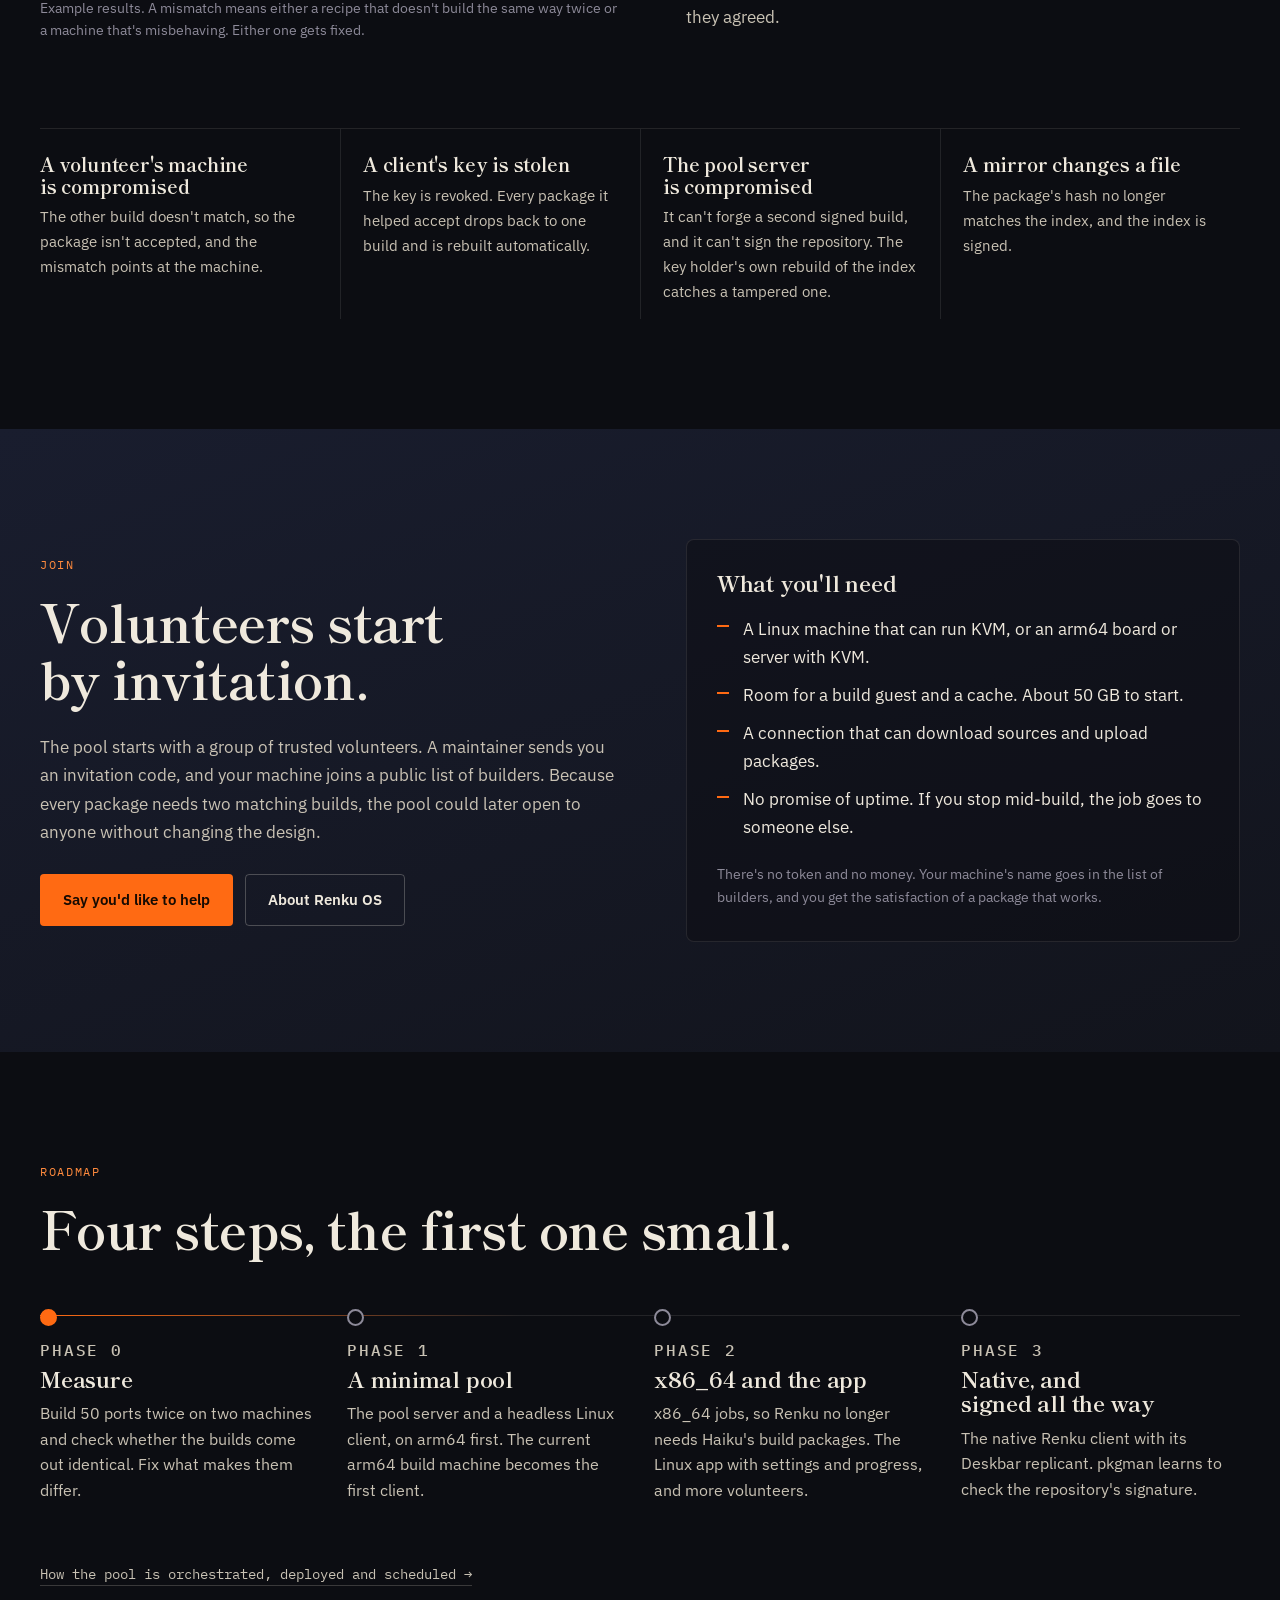
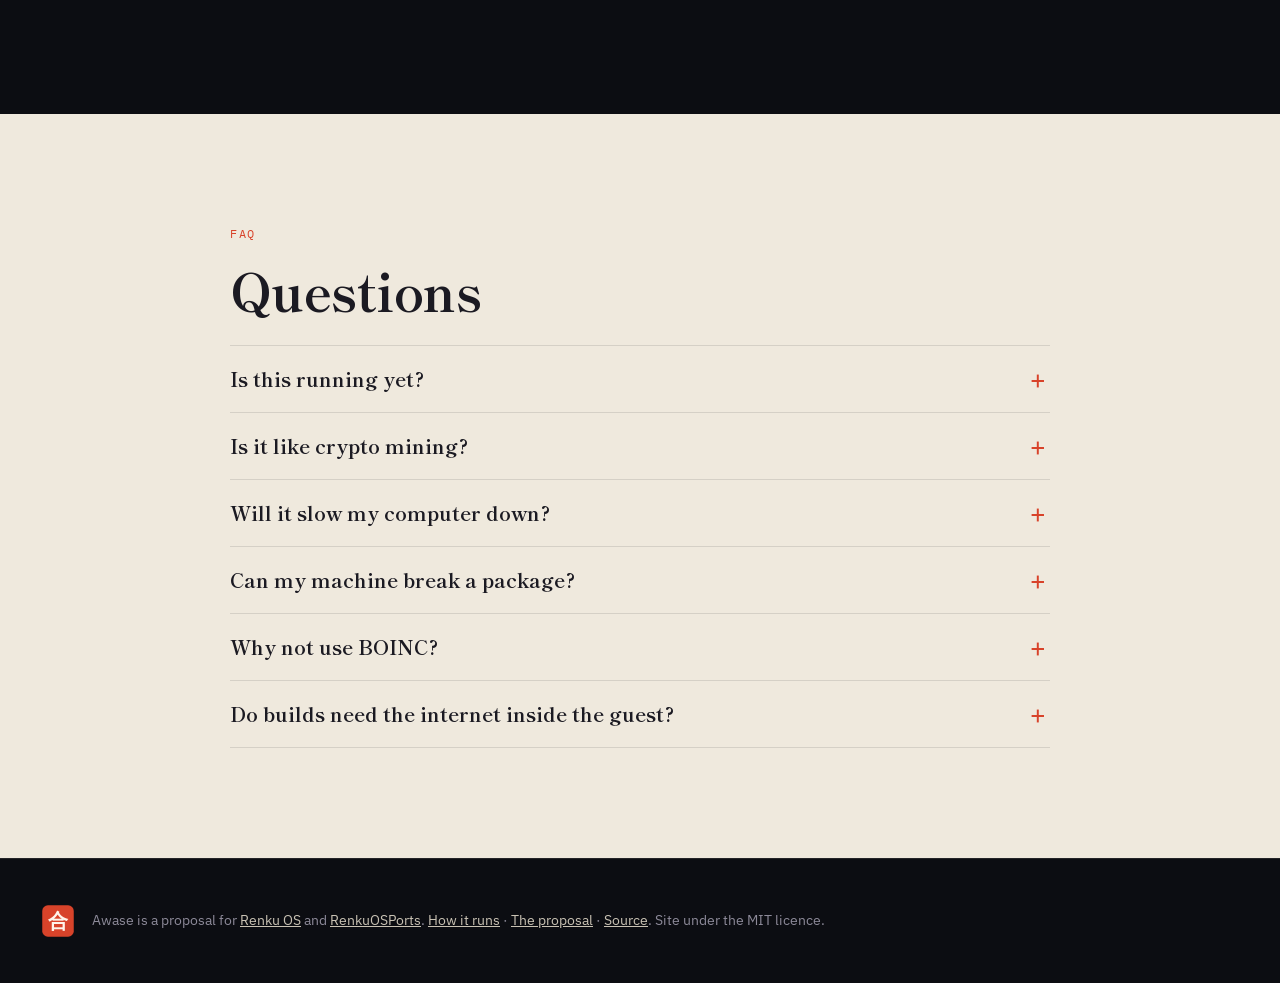
==== commit 506e442f: "Site: link How it runs from the hero, How it works and the footer The page was only in the menu, whi" ====
--- a/index.html
+++ b/index.html
@@ -50,6 +50,7 @@
         Volunteer a machine
       </a>
       <a class="btn btn-ghost" href="https://github.com/idumych/awase/blob/main/PROPOSAL.md">Read the proposal</a>
+      <a class="btn btn-ghost" href="orchestration.html">How it runs</a>
     </div>
     <p class="hero-key"><span class="k-node"></span>package <span class="k-thread"></span>a volunteer's build <span class="k-seal">合</span>two builds matched, accepted</p>
   </div>
@@ -81,6 +82,7 @@
         <p>A release key holder rebuilds the repository index on their own machine, checks it, and signs it offline. Mirrors copy the plain files. pkgman installs what you trust.</p>
       </li>
     </ol>
+    <p class="road-more"><a class="text-link" href="orchestration.html">How the pool is orchestrated, deployed and scheduled →</a></p>
   </div>
 </section>
 
@@ -252,7 +254,7 @@
 <footer class="site-footer">
   <div class="wrap footer-inner">
     <img src="assets/awase.svg" alt="" width="36" height="36">
-    <p>Awase is a proposal for <a href="https://renkuos.org/">Renku OS</a> and <a href="https://github.com/RenkuOS/RenkuOSPorts">RenkuOSPorts</a>. Site under the MIT licence.</p>
+    <p>Awase is a proposal for <a href="https://renkuos.org/">Renku OS</a> and <a href="https://github.com/RenkuOS/RenkuOSPorts">RenkuOSPorts</a>. <a href="orchestration.html">How it runs</a> · <a href="https://github.com/idumych/awase/blob/main/PROPOSAL.md">The proposal</a> · <a href="https://github.com/idumych/awase">Source</a>. Site under the MIT licence.</p>
   </div>
 </footer>
 
--- a/assets/style.css
+++ b/assets/style.css
@@ -199,7 +199,7 @@
 /* Document pages (orchestration.html) */
 .doc-page .site-header{position:sticky;top:0;background:rgb(12 13 18 / .92);backdrop-filter:blur(8px);border-bottom:1px solid var(--line)}
 .doc{padding:56px 0 100px}
-.doc-wrap{display:grid;grid-template-columns:minmax(0,1fr) 220px;gap:24px 64px;align-items:start}
+.doc-wrap{display:grid;grid-template-columns:minmax(0,760px) 200px;justify-content:center;gap:24px 72px;align-items:start}
 .doc-wrap>section,.doc-intro{grid-column:1;min-width:0}
 .doc-intro h1{font-size:clamp(38px,5vw,64px)}
 .doc-toc{grid-column:2;grid-row:1 / span 8;position:sticky;top:110px;border-left:1px solid var(--line);padding-left:20px}
@@ -209,7 +209,7 @@
 .doc section{padding-top:64px;scroll-margin-top:90px}
 .doc h2{font-size:clamp(28px,3.4vw,42px)}
 .doc h3{font-size:20px;margin-top:32px}
-.doc p,.doc li{color:var(--washi-2);max-width:72ch}
+.doc p,.doc li{color:var(--washi-2)}
 .doc a{color:var(--washi);text-decoration-color:var(--fire)}
 .doc strong{color:var(--washi)}
 .doc code{font:13.5px var(--mono);background:rgb(239 233 221 / .07);padding:1px 5px;border-radius:3px;color:var(--washi)}
@@ -245,23 +245,23 @@
 .text-link:hover{color:var(--fire);border-color:var(--fire)}
 .doc pre.mermaid .label{font:inherit;letter-spacing:normal;text-transform:none;color:inherit;margin:0}
 /* The four-lane overview diagram */
-.lanes{display:grid;grid-template-columns:minmax(0,1fr) 54px minmax(0,1.15fr) 70px minmax(0,1fr) 54px minmax(0,1.1fr);align-items:center;gap:0;margin:28px 0 8px;padding:22px;background:var(--night-2);border:1px solid var(--line);border-radius:8px;overflow-x:auto}
-.lane{display:flex;flex-direction:column;align-items:stretch;gap:8px;min-width:120px;border:1px dashed rgb(239 233 221 / .14);border-radius:8px;padding:12px}
+.lanes{display:grid;grid-template-columns:minmax(0,1fr) 40px minmax(0,1.1fr) 58px minmax(0,0.9fr) 44px minmax(0,1.1fr);align-items:center;gap:0;margin:28px 0 8px;padding:14px;background:var(--night-2);border:1px solid var(--line);border-radius:8px;overflow-x:auto}
+.lane{display:flex;flex-direction:column;align-items:stretch;gap:7px;min-width:0;border:1px dashed rgb(239 233 221 / .14);border-radius:8px;padding:10px}
 .lane-main{border-color:rgb(255 138 61 / .35)}
 .lane-h{font:500 11px var(--mono)!important;letter-spacing:.12em;text-transform:uppercase;color:var(--fire-2)!important;margin:0 0 4px}
 .lane-h small{display:block;text-transform:none;letter-spacing:0;color:var(--muted);font-size:11px}
-.node{background:var(--indigo);border:1px solid rgb(239 233 221 / .18);border-radius:6px;padding:7px 10px;font:500 13.5px var(--sans);color:var(--washi);text-align:center}
+.node{background:var(--indigo);border:1px solid rgb(239 233 221 / .18);border-radius:6px;padding:6px 6px;font:500 12.5px var(--sans);overflow-wrap:anywhere;color:var(--washi);text-align:center}
 .node small{display:block;font:400 11px var(--mono);color:var(--muted)}
 .node-db{border-radius:14px}
 .node-fire{border-color:rgb(255 106 19 / .6)}
 .node-seal{background:rgb(216 67 42 / .2);border-color:var(--seal)}
-.pair{display:grid;grid-template-columns:1fr 1fr;gap:6px}
+.pair{display:grid;grid-template-columns:1fr;gap:6px;padding-top:6px;border-top:1px dashed rgb(239 233 221 / .14)}
 .pair .node{padding:7px 4px;font-size:12.5px}
 .down{height:10px;width:1px;background:var(--muted);margin:0 auto;position:relative}
 .down::after{content:"";position:absolute;bottom:-3px;left:-3px;border:3px solid transparent;border-top-color:var(--muted)}
 .link{display:flex;flex-direction:column;align-items:center;justify-content:center;gap:4px;position:relative;min-height:40px}
 .link::before{content:"";position:absolute;left:4px;right:4px;top:50%;height:1px;background:linear-gradient(90deg,var(--muted),var(--fire-2))}
-.link span{position:relative;font:400 10.5px var(--mono);color:var(--washi-2);background:var(--night-2);padding:2px 3px;text-align:center;line-height:1.3}
+.link span{position:relative;font:400 10px var(--mono);color:var(--washi-2);background:var(--night-2);padding:2px 3px;text-align:center;line-height:1.3}
 .link-two::before{display:none}
 .link-two span{border-bottom:1px solid var(--fire-2)}
 .link-two span+span{border-bottom-color:var(--muted)}
@@ -271,3 +271,8 @@
   .link::before{left:50%;right:auto;top:0;bottom:0;width:1px;height:auto;background:linear-gradient(180deg,var(--muted),var(--fire-2))}
   .link-two{flex-direction:row;gap:12px}
 }
+
+/* Labels are paragraphs, and sections colour their paragraphs: keep the
+   label colour above those rules. */
+.split-text p.label,.doc p.label{color:var(--fire-2)}
+.band-paper .split-text p.label{color:var(--seal)}
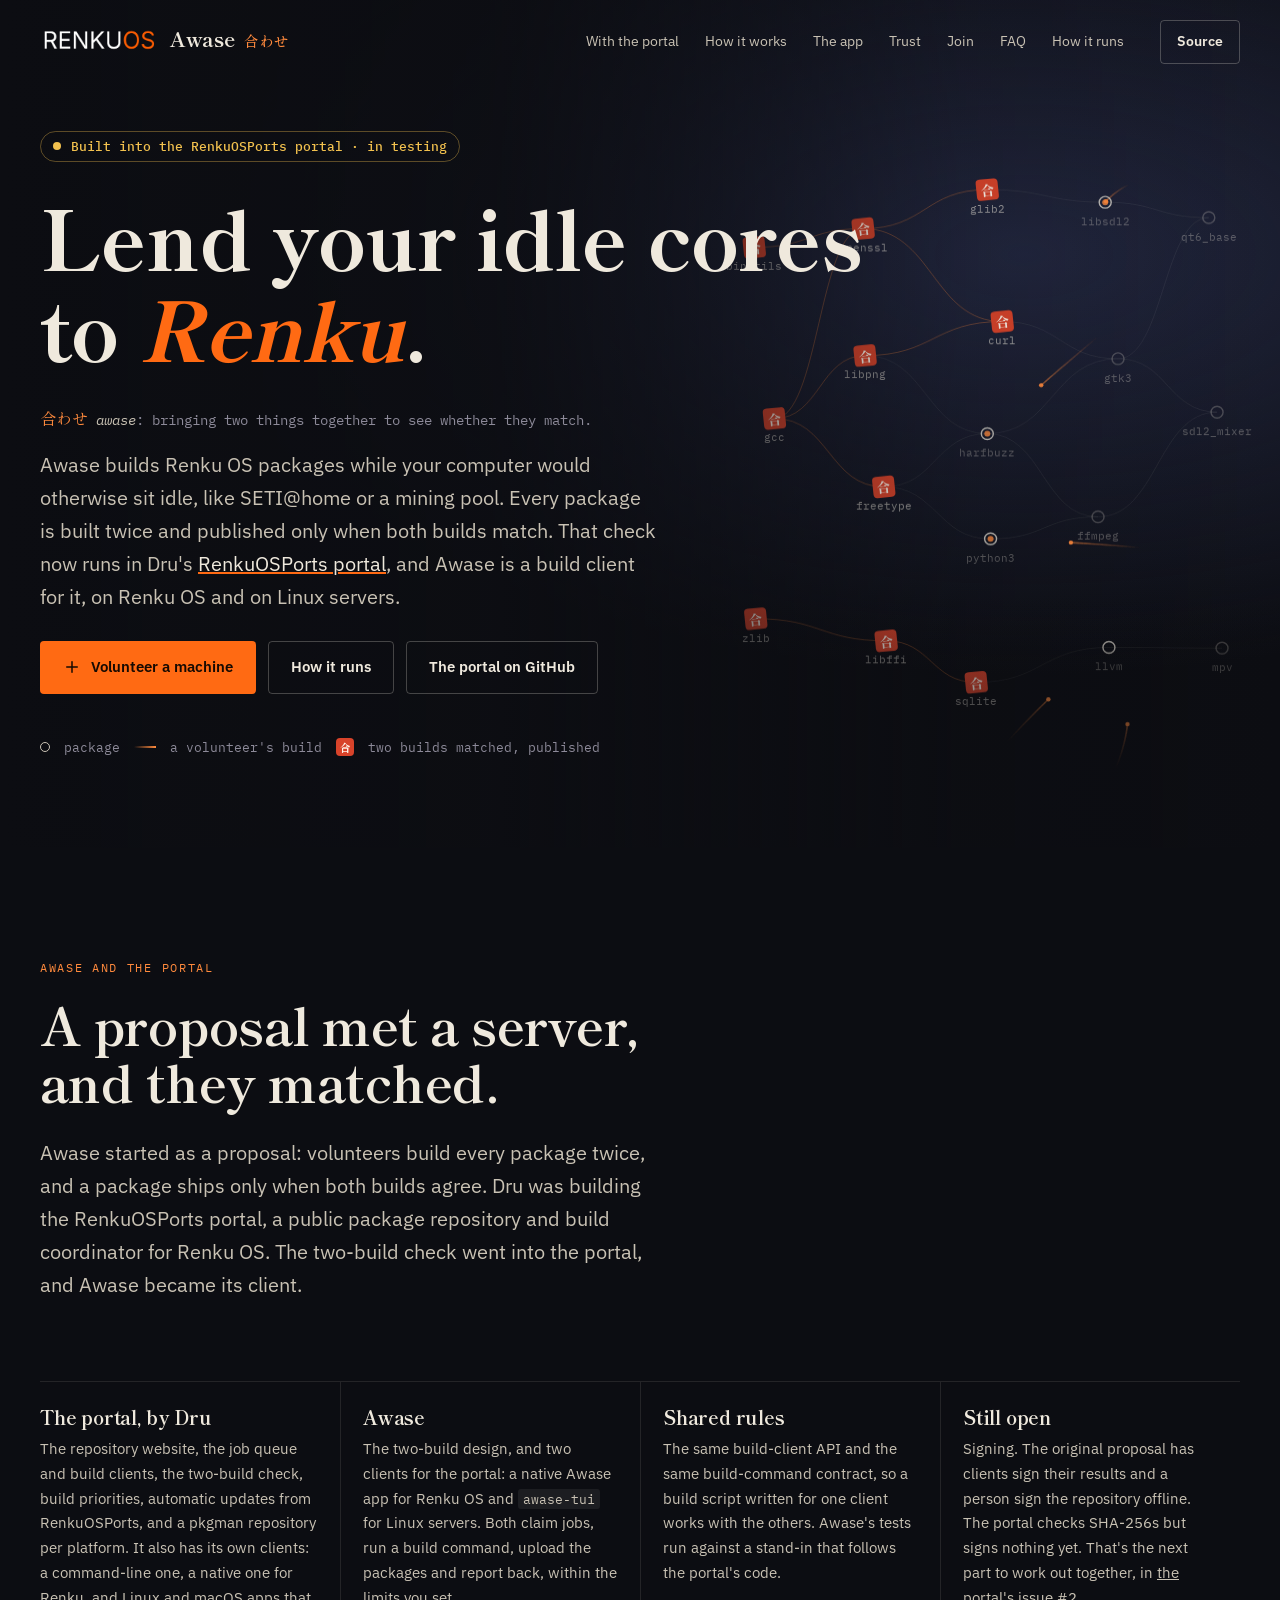
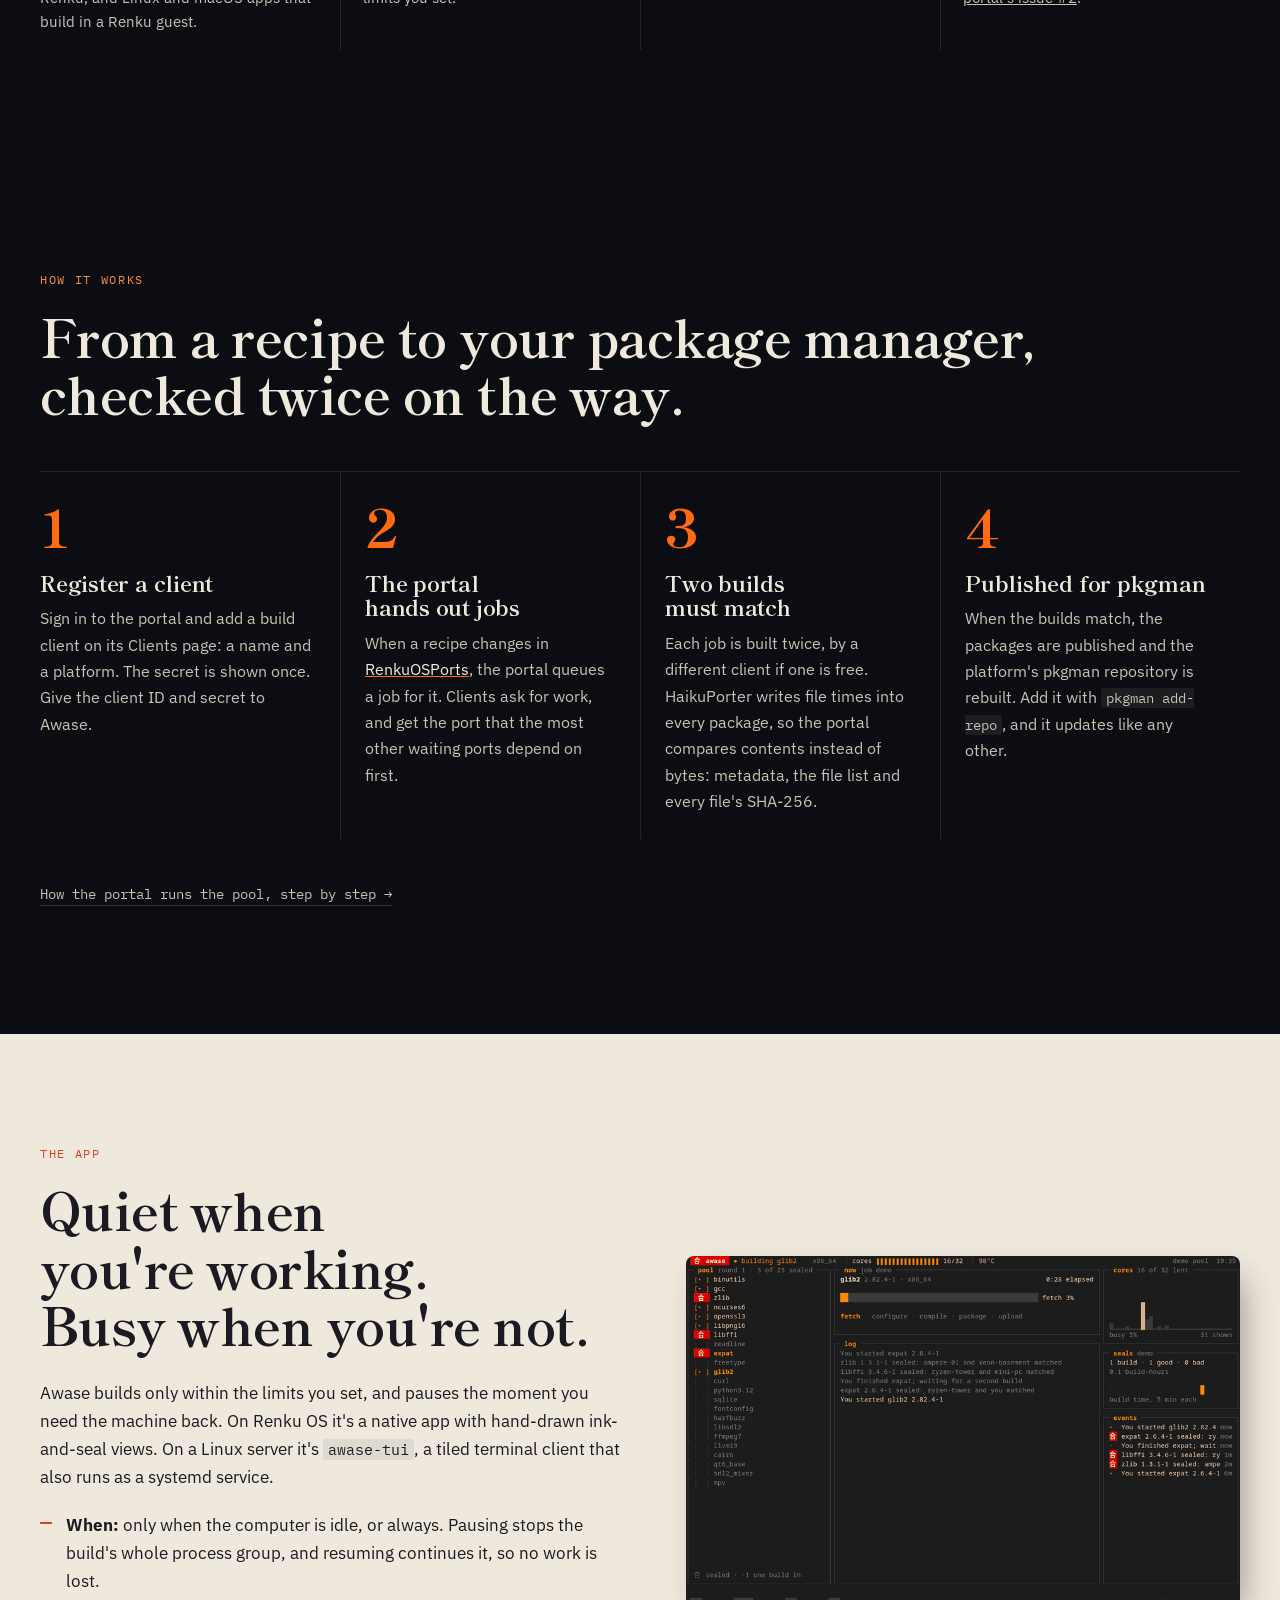
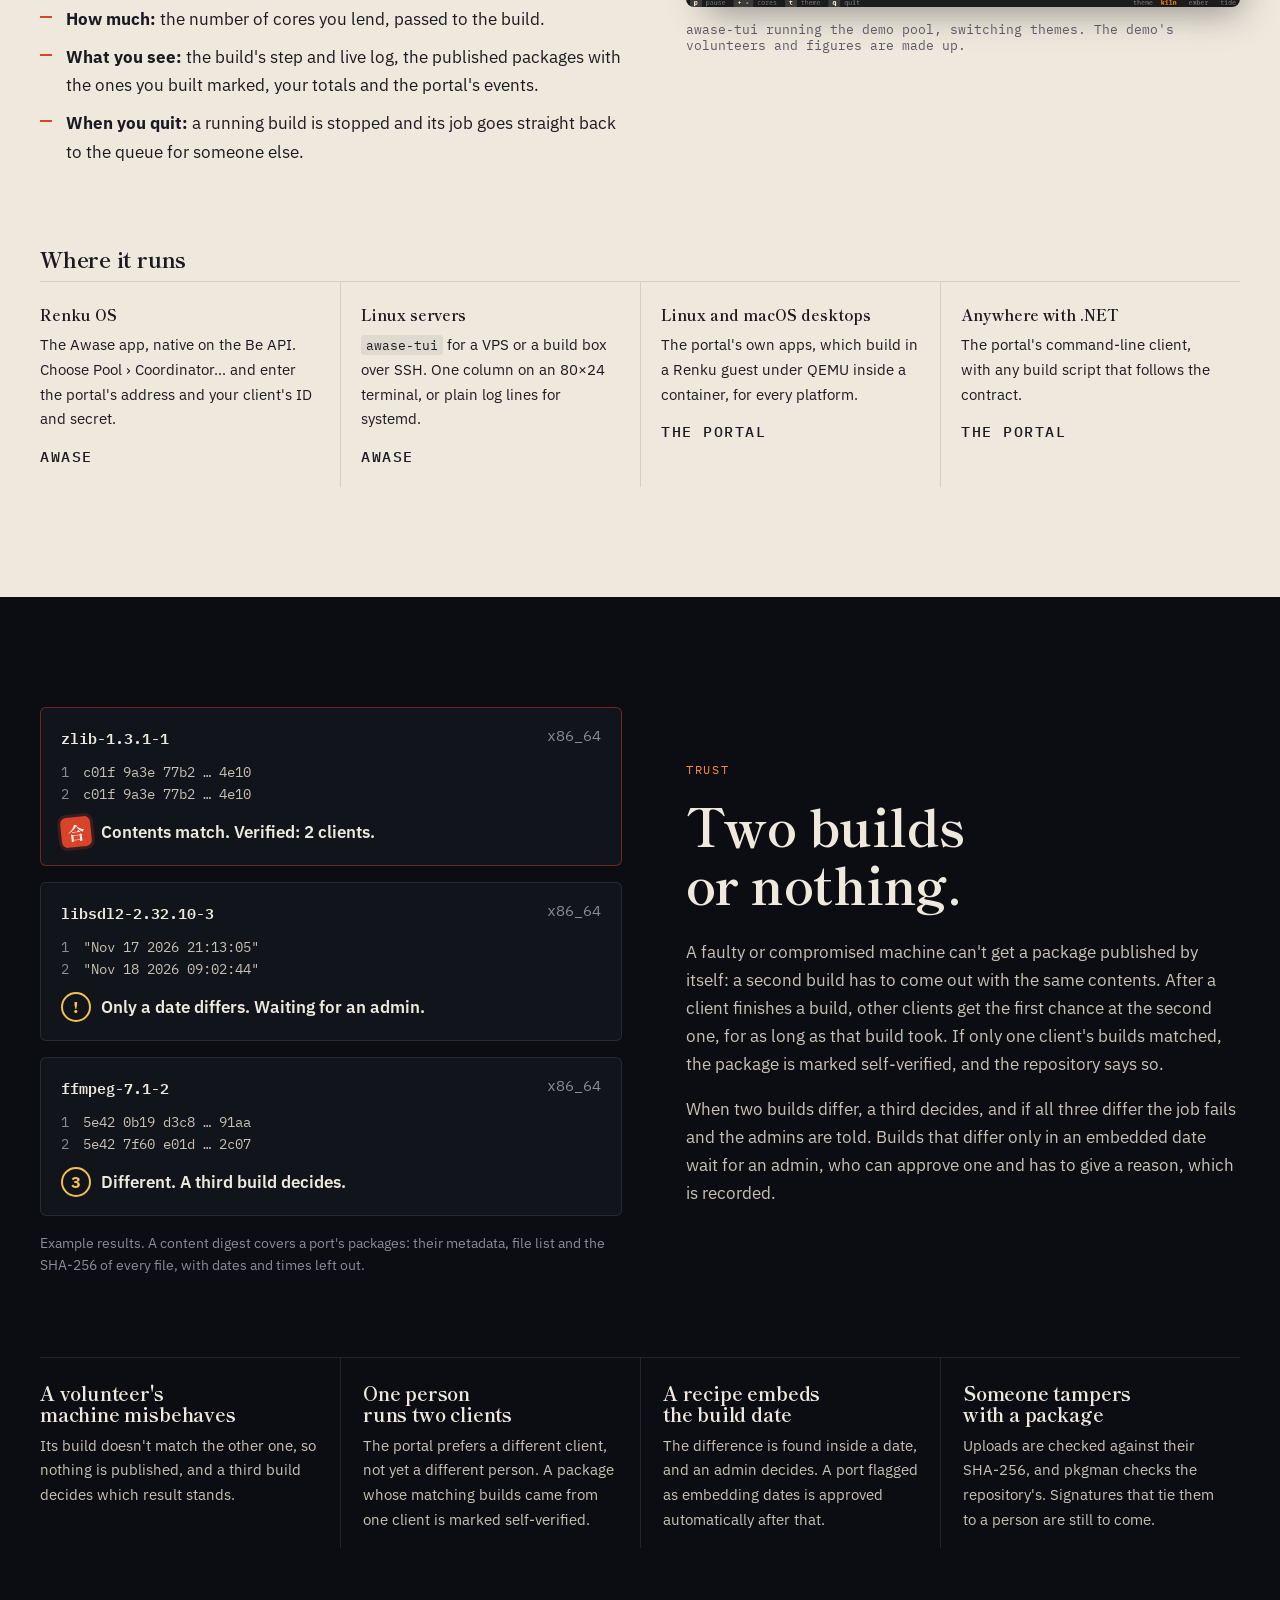
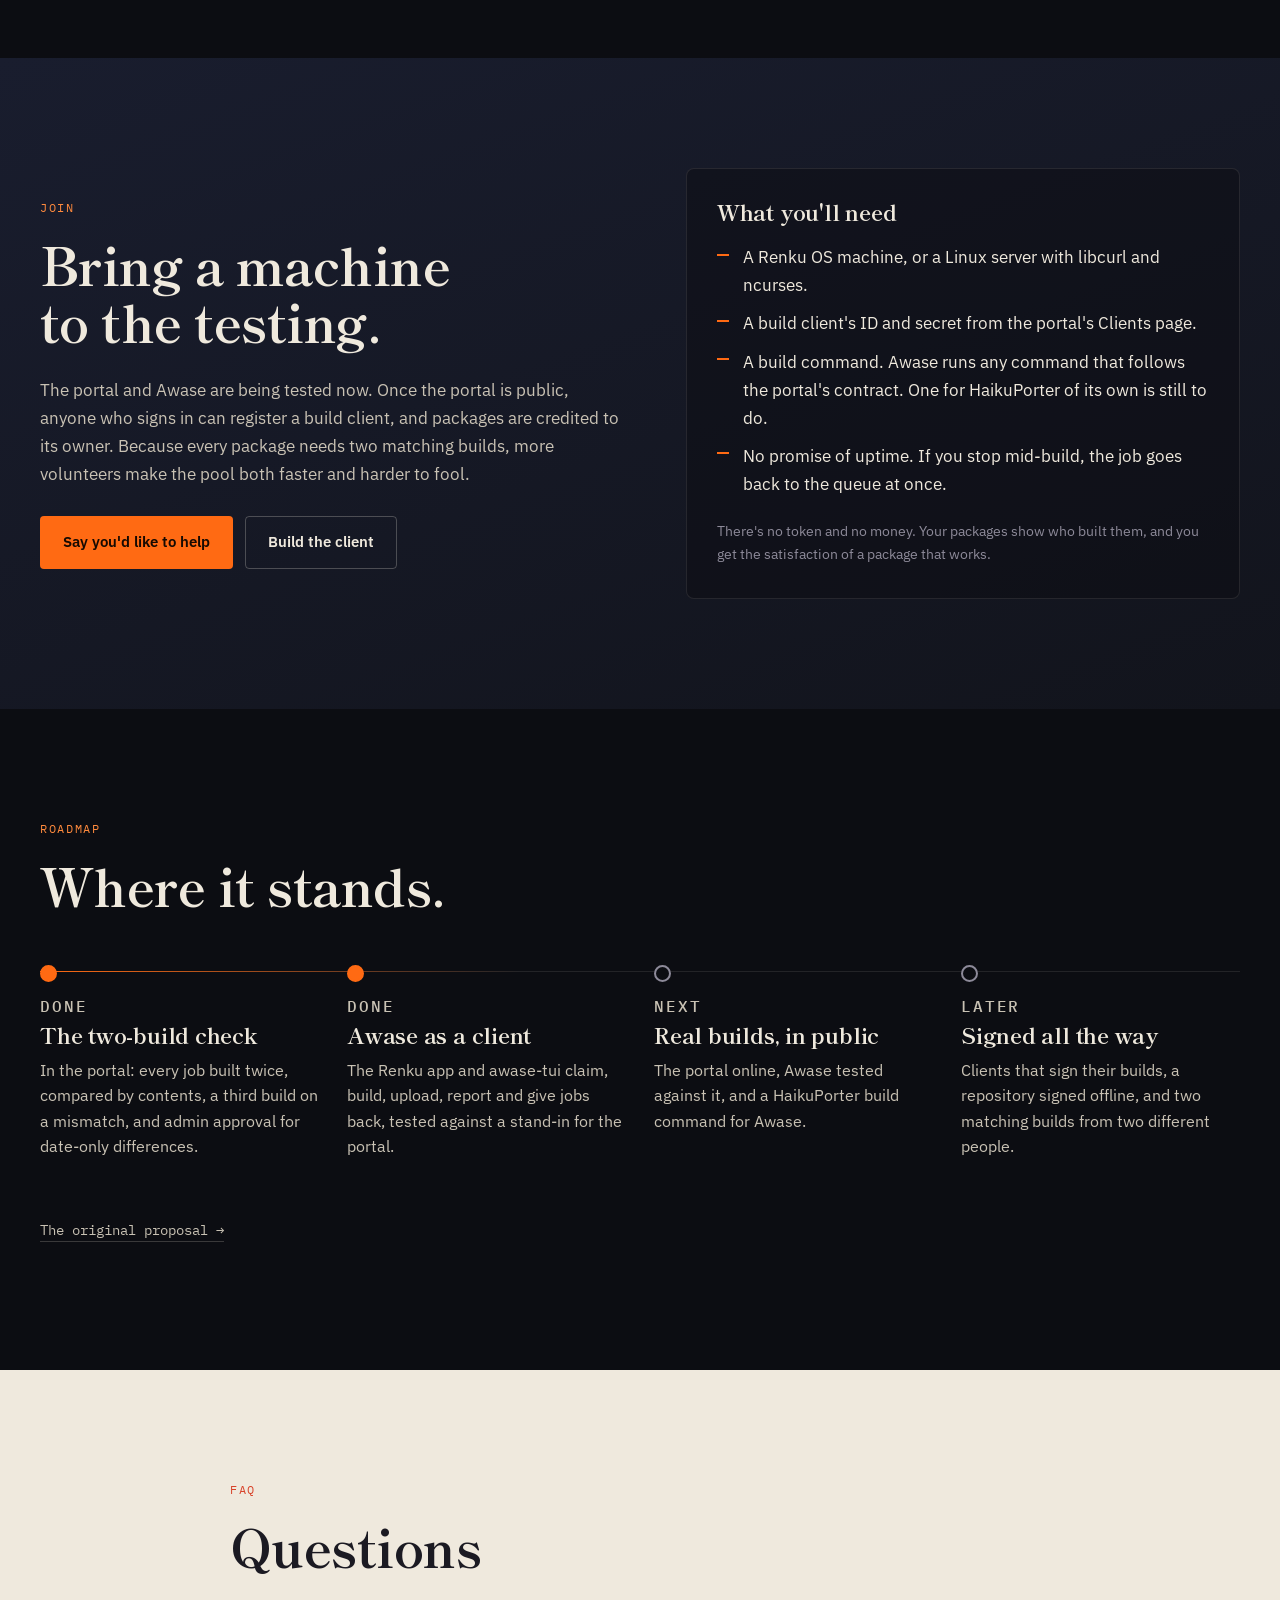
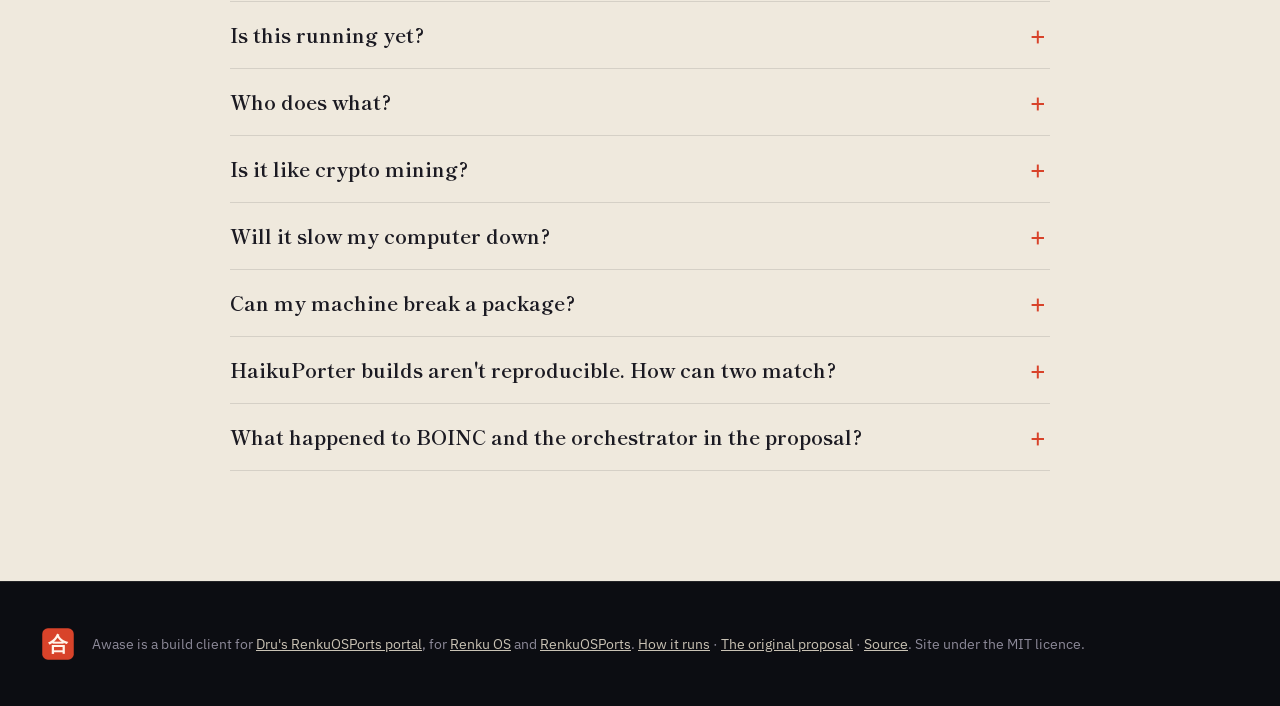
==== commit a69a5b4b: "Site and README: Awase as a client of Dru's RenkuOSPorts portal The two-build check now runs in the " ====
--- a/index.html
+++ b/index.html
@@ -4,7 +4,7 @@
 <meta charset="utf-8">
 <meta name="viewport" content="width=device-width, initial-scale=1, viewport-fit=cover">
 <title>Awase · volunteer builds for Renku OS</title>
-<meta name="description" content="Lend your computer's idle time to build Renku OS packages. Every package is built twice, on two volunteers' machines, and ships only when both builds match.">
+<meta name="description" content="Lend your computer's idle time to build Renku OS packages. Every package is built twice and published only when both builds match: a check that now runs in the RenkuOSPorts portal, with Awase as its client.">
 <meta property="og:title" content="Awase">
 <meta property="og:description" content="Volunteer package builds for Renku OS. Two builds or nothing.">
 <link rel="icon" href="assets/awase.svg" type="image/svg+xml">
@@ -23,6 +23,7 @@
       <span class="brand-sub">Awase <span class="brand-kanji">合わせ</span></span>
     </a>
     <nav id="nav" aria-label="Sections">
+      <a href="#together">With the portal</a>
       <a href="#how">How it works</a>
       <a href="#app">The app</a>
       <a href="#trust">Trust</a>
@@ -31,7 +32,7 @@
       <a href="orchestration.html">How it runs</a>
     </nav>
     <button class="menu-toggle" aria-controls="nav" aria-expanded="false">Menu</button>
-    <a class="btn btn-ghost header-cta" href="https://github.com/idumych/awase/blob/main/PROPOSAL.md">Read the proposal</a>
+    <a class="btn btn-ghost header-cta" href="https://github.com/idumych/awase">Source</a>
   </div>
 </header>
 
@@ -40,19 +41,33 @@
 <section class="hero">
   <canvas id="loom" aria-hidden="true"></canvas>
   <div class="wrap hero-inner">
-    <p class="status"><span class="dot"></span>Proposal · not running yet</p>
+    <p class="status"><span class="dot"></span>Built into the RenkuOSPorts portal · in testing</p>
     <h1>Lend your idle cores<br>to <span class="ink-fire">Renku</span>.</h1>
     <p class="name-note"><span lang="ja">合わせ</span> <i>awase</i>: bringing two things together to see whether they match.</p>
-    <p class="lead">Awase is a small app that builds Renku OS packages while your computer would otherwise sit idle, like SETI@home or a mining pool. Every package is built twice, on two volunteers' machines. It ships only when both builds match.</p>
+    <p class="lead">Awase builds Renku OS packages while your computer would otherwise sit idle, like SETI@home or a mining pool. Every package is built twice and published only when both builds match. That check now runs in Dru's <a href="https://github.com/Druware/RenkuOSPorts-Portal">RenkuOSPorts portal</a>, and Awase is a build client for it, on Renku OS and on Linux servers.</p>
     <div class="actions">
       <a class="btn btn-fire" href="#join">
         <svg viewBox="0 0 24 24" aria-hidden="true"><path d="M12 5v14M5 12h14"/></svg>
         Volunteer a machine
       </a>
-      <a class="btn btn-ghost" href="https://github.com/idumych/awase/blob/main/PROPOSAL.md">Read the proposal</a>
       <a class="btn btn-ghost" href="orchestration.html">How it runs</a>
-    </div>
-    <p class="hero-key"><span class="k-node"></span>package <span class="k-thread"></span>a volunteer's build <span class="k-seal">合</span>two builds matched, accepted</p>
+      <a class="btn btn-ghost" href="https://github.com/Druware/RenkuOSPorts-Portal">The portal on GitHub</a>
+    </div>
+    <p class="hero-key"><span class="k-node"></span>package <span class="k-thread"></span>a volunteer's build <span class="k-seal">合</span>two builds matched, published</p>
+  </div>
+</section>
+
+<section id="together" class="band">
+  <div class="wrap">
+    <p class="label">Awase and the portal</p>
+    <h2>A proposal met a server,<br>and they matched.</h2>
+    <p class="lead">Awase started as a proposal: volunteers build every package twice, and a package ships only when both builds agree. Dru was building the RenkuOSPorts portal, a public package repository and build coordinator for Renku OS. The two-build check went into the portal, and Awase became its client.</p>
+    <div class="threats">
+      <div><h3>The portal, by Dru</h3><p>The repository website, the job queue and build clients, the two-build check, build priorities, automatic updates from RenkuOSPorts, and a pkgman repository per platform. It also has its own clients: a command-line one, a native one for Renku, and Linux and macOS apps that build in a Renku guest.</p></div>
+      <div><h3>Awase</h3><p>The two-build design, and two clients for the portal: a native Awase app for Renku OS and <code>awase-tui</code> for Linux servers. Both claim jobs, run a build command, upload the packages and report back, within the limits you set.</p></div>
+      <div><h3>Shared rules</h3><p>The same build-client API and the same build-command contract, so a build script written for one client works with the others. Awase's tests run against a stand-in that follows the portal's code.</p></div>
+      <div><h3>Still open</h3><p>Signing. The original proposal has clients sign their results and a person sign the repository offline. The portal checks SHA-256s but signs nothing yet. That's the next part to work out together, in <a href="https://github.com/Druware/RenkuOSPorts-Portal/issues/2">the portal's issue #2</a>.</p></div>
+    </div>
   </div>
 </section>
 
@@ -63,26 +78,26 @@
     <ol class="steps">
       <li>
         <span class="step-n">1</span>
-        <h3>Install and enroll</h3>
-        <p>Install the client, paste the invitation code a maintainer sent you, and set how much of your machine to lend. The client makes its own signing key.</p>
+        <h3>Register a client</h3>
+        <p>Sign in to the portal and add a build client on its Clients page: a name and a platform. The secret is shown once. Give the client ID and secret to Awase.</p>
       </li>
       <li>
         <span class="step-n">2</span>
-        <h3>The pool hands out jobs</h3>
-        <p>When a recipe changes in <a href="https://github.com/RenkuOS/RenkuOSPorts">RenkuOSPorts</a>, the pool server turns it into build jobs. It gives each job to two volunteers, matched to what their machines can take.</p>
+        <h3>The portal hands out jobs</h3>
+        <p>When a recipe changes in <a href="https://github.com/RenkuOS/RenkuOSPorts">RenkuOSPorts</a>, the portal queues a job for it. Clients ask for work, and get the port that the most other waiting ports depend on first.</p>
       </li>
       <li>
         <span class="step-n">3</span>
         <h3>Two builds must match</h3>
-        <p>Each client builds inside a sealed guest with no network and signs what it produced. The package is accepted only if both builds come out with the same sha256.</p>
+        <p>Each job is built twice, by a different client if one is free. HaikuPorter writes file times into every package, so the portal compares contents instead of bytes: metadata, the file list and every file's SHA-256.</p>
       </li>
       <li>
         <span class="step-n">4</span>
-        <h3>Signed and shipped</h3>
-        <p>A release key holder rebuilds the repository index on their own machine, checks it, and signs it offline. Mirrors copy the plain files. pkgman installs what you trust.</p>
+        <h3>Published for pkgman</h3>
+        <p>When the builds match, the packages are published and the platform's pkgman repository is rebuilt. Add it with <code>pkgman add-repo</code>, and it updates like any other.</p>
       </li>
     </ol>
-    <p class="road-more"><a class="text-link" href="orchestration.html">How the pool is orchestrated, deployed and scheduled →</a></p>
+    <p class="road-more"><a class="text-link" href="orchestration.html">How the portal runs the pool, step by step →</a></p>
   </div>
 </section>
 
@@ -91,54 +106,41 @@
     <div class="split-text">
       <p class="label">The app</p>
       <h2>Quiet when you're working.<br>Busy when you're not.</h2>
-      <p>The client builds only within the limits you set, and pauses the moment you need the machine back. On Renku it's a native app with a Deskbar replicant. On Linux it's a small daemon with a status page.</p>
+      <p>Awase builds only within the limits you set, and pauses the moment you need the machine back. On Renku OS it's a native app with hand-drawn ink-and-seal views. On a Linux server it's <code>awase-tui</code>, a tiled terminal client that also runs as a systemd service.</p>
       <ul class="ticks">
-        <li><strong>When:</strong> only when idle, always, or between set hours. It can pause on battery power.</li>
-        <li><strong>How much:</strong> cores, memory, and the disk the build cache may use.</li>
-        <li><strong>How hot:</strong> it pauses above the temperature you pick.</li>
-        <li><strong>How long:</strong> the longest job you'll take, so a laptop can stick to short ports and a workstation can take gcc.</li>
+        <li><strong>When:</strong> only when the computer is idle, or always. Pausing stops the build's whole process group, and resuming continues it, so no work is lost.</li>
+        <li><strong>How much:</strong> the number of cores you lend, passed to the build.</li>
+        <li><strong>What you see:</strong> the build's step and live log, the published packages with the ones you built marked, your totals and the portal's events.</li>
+        <li><strong>When you quit:</strong> a running build is stopped and its job goes straight back to the queue for someone else.</li>
       </ul>
     </div>
-    <figure class="mock" aria-label="Sketch of the Awase client window">
-      <div class="win">
-        <div class="win-tab"><span class="win-close"></span>Awase</div>
-        <div class="win-body">
-          <div class="win-row"><span>Building</span><b>qt6_base 6.8.2 · x86_64</b></div>
-          <div class="win-bar"><span></span></div>
-          <div class="win-row win-small"><span>Compiling, 1,412 of 2,280 files</span><span>about 38 min left</span></div>
-          <div class="win-queue">
-            <div><i>next</i> libsdl2 2.32.10 · arm64</div>
-            <div><i>next</i> ffmpeg 7.1 · x86_64</div>
-          </div>
-          <div class="win-row"><span>Limits</span><b>when idle · 6 of 8 cores · 85 °C</b></div>
-          <div class="win-buttons"><span class="wbtn">Settings…</span><span class="wbtn wbtn-def">Pause</span></div>
-        </div>
-      </div>
-      <figcaption>A sketch of the native client. The figures are made up.</figcaption>
+    <figure class="mock">
+      <img src="client/docs/awase-tui.gif" alt="awase-tui in a terminal: the package list, a build with its steps and log, CPU use per core, totals and events, switching between its kiln, ember and tide themes" width="880" height="557" loading="lazy">
+      <figcaption>awase-tui running the demo pool, switching themes. The demo's volunteers and figures are made up.</figcaption>
     </figure>
   </div>
   <div class="wrap">
     <h3 class="platforms-h">Where it runs</h3>
     <div class="platforms">
       <div class="plat">
-        <p class="plat-name">Linux with KVM</p>
-        <p>Builds in a Renku guest under QEMU, with no network. x86_64 and x86_gcc2h run at full speed.</p>
-        <p class="plat-when">Phase 1</p>
-      </div>
-      <div class="plat">
-        <p class="plat-name">arm64 Linux</p>
-        <p>Ampere servers, a Raspberry Pi 5, or any arm64 machine with KVM builds arm64 packages at full speed.</p>
-        <p class="plat-when">Phase 1</p>
-      </div>
-      <div class="plat">
         <p class="plat-name">Renku OS</p>
-        <p>A native app using HaikuPorter's chroot builds, for packages of the machine's own architecture.</p>
-        <p class="plat-when">Phase 3</p>
-      </div>
-      <div class="plat">
-        <p class="plat-name">Windows and macOS</p>
-        <p>Through QEMU with the system's hypervisor, once it's been tested.</p>
-        <p class="plat-when">Later</p>
+        <p>The Awase app, native on the Be API. Choose Pool › Coordinator… and enter the portal's address and your client's ID and secret.</p>
+        <p class="plat-when">Awase</p>
+      </div>
+      <div class="plat">
+        <p class="plat-name">Linux servers</p>
+        <p><code>awase-tui</code> for a VPS or a build box over SSH. One column on an 80×24 terminal, or plain log lines for systemd.</p>
+        <p class="plat-when">Awase</p>
+      </div>
+      <div class="plat">
+        <p class="plat-name">Linux and macOS desktops</p>
+        <p>The portal's own apps, which build in a Renku guest under QEMU inside a container, for every platform.</p>
+        <p class="plat-when">The portal</p>
+      </div>
+      <div class="plat">
+        <p class="plat-name">Anywhere with .NET</p>
+        <p>The portal's command-line client, with any build script that follows the contract.</p>
+        <p class="plat-when">The portal</p>
       </div>
     </div>
   </div>
@@ -149,31 +151,37 @@
     <div class="split-text">
       <p class="label">Trust</p>
       <h2>Two builds or nothing.</h2>
-      <p>A compromised or faulty machine can't get a package published on its own, because a second volunteer has to build the identical file. The pool server can't either: it compiles nothing and holds no signing key. If anything disagrees, a maintainer looks before anything ships.</p>
-      <p>Every result is signed by the machine that built it and kept in a public archive. Anyone can check which machines built a package and that they agreed.</p>
-    </div>
-    <div class="ledger" aria-label="Example: two jobs, one matched and one not">
+      <p>A faulty or compromised machine can't get a package published by itself: a second build has to come out with the same contents. After a client finishes a build, other clients get the first chance at the second one, for as long as that build took. If only one client's builds matched, the package is marked self-verified, and the repository says so.</p>
+      <p>When two builds differ, a third decides, and if all three differ the job fails and the admins are told. Builds that differ only in an embedded date wait for an admin, who can approve one and has to give a reason, which is recorded.</p>
+    </div>
+    <div class="ledger" aria-label="Example: three jobs, one matched, one differing only in a date, one differing for real">
       <div class="job job-ok">
+        <p class="job-name">zlib-1.3.1-1 <span>x86_64</span></p>
+        <p class="hash"><i>1</i>c01f 9a3e 77b2 … 4e10</p>
+        <p class="hash"><i>2</i>c01f 9a3e 77b2 … 4e10</p>
+        <p class="verdict"><span class="seal">合</span>Contents match. Verified: 2 clients.</p>
+      </div>
+      <div class="job job-bad">
         <p class="job-name">libsdl2-2.32.10-3 <span>x86_64</span></p>
-        <p class="hash"><i>A</i>c01f 9a3e 77b2 … 4e10</p>
-        <p class="hash"><i>B</i>c01f 9a3e 77b2 … 4e10</p>
-        <p class="verdict"><span class="seal">合</span>Match. Accepted.</p>
+        <p class="hash"><i>1</i>"Nov 17 2026 21:13:05"</p>
+        <p class="hash"><i>2</i>"Nov 18 2026 09:02:44"</p>
+        <p class="verdict"><span class="flag">!</span>Only a date differs. Waiting for an admin.</p>
       </div>
       <div class="job job-bad">
         <p class="job-name">ffmpeg-7.1-2 <span>x86_64</span></p>
-        <p class="hash"><i>A</i>5e42 0b19 d3c8 … 91aa</p>
-        <p class="hash"><i>B</i>5e42 7f60 e01d … 2c07</p>
-        <p class="verdict"><span class="flag">!</span>Mismatch. Sent to a maintainer.</p>
-      </div>
-      <p class="ledger-note">Example results. A mismatch means either a recipe that doesn't build the same way twice or a machine that's misbehaving. Either one gets fixed.</p>
+        <p class="hash"><i>1</i>5e42 0b19 d3c8 … 91aa</p>
+        <p class="hash"><i>2</i>5e42 7f60 e01d … 2c07</p>
+        <p class="verdict"><span class="flag">3</span>Different. A third build decides.</p>
+      </div>
+      <p class="ledger-note">Example results. A content digest covers a port's packages: their metadata, file list and the SHA-256 of every file, with dates and times left out.</p>
     </div>
   </div>
   <div class="wrap">
     <div class="threats">
-      <div><h3>A volunteer's machine is compromised</h3><p>The other build doesn't match, so the package isn't accepted, and the mismatch points at the machine.</p></div>
-      <div><h3>A client's key is stolen</h3><p>The key is revoked. Every package it helped accept drops back to one build and is rebuilt automatically.</p></div>
-      <div><h3>The pool server is compromised</h3><p>It can't forge a second signed build, and it can't sign the repository. The key holder's own rebuild of the index catches a tampered one.</p></div>
-      <div><h3>A mirror changes a file</h3><p>The package's hash no longer matches the index, and the index is signed.</p></div>
+      <div><h3>A volunteer's machine misbehaves</h3><p>Its build doesn't match the other one, so nothing is published, and a third build decides which result stands.</p></div>
+      <div><h3>One person runs two clients</h3><p>The portal prefers a different client, not yet a different person. A package whose matching builds came from one client is marked self-verified.</p></div>
+      <div><h3>A recipe embeds the build date</h3><p>The difference is found inside a date, and an admin decides. A port flagged as embedding dates is approved automatically after that.</p></div>
+      <div><h3>Someone tampers with a package</h3><p>Uploads are checked against their SHA-256, and pkgman checks the repository's. Signatures that tie them to a person are still to come.</p></div>
     </div>
   </div>
 </section>
@@ -182,22 +190,22 @@
   <div class="wrap split">
     <div class="split-text">
       <p class="label">Join</p>
-      <h2>Volunteers start by invitation.</h2>
-      <p>The pool starts with a group of trusted volunteers. A maintainer sends you an invitation code, and your machine joins a public list of builders. Because every package needs two matching builds, the pool could later open to anyone without changing the design.</p>
+      <h2>Bring a machine to the testing.</h2>
+      <p>The portal and Awase are being tested now. Once the portal is public, anyone who signs in can register a build client, and packages are credited to its owner. Because every package needs two matching builds, more volunteers make the pool both faster and harder to fool.</p>
       <div class="actions">
         <a class="btn btn-fire" href="https://github.com/RenkuOS/RenkuOSPorts/issues">Say you'd like to help</a>
-        <a class="btn btn-ghost" href="https://renkuos.org/">About Renku OS</a>
+        <a class="btn btn-ghost" href="https://github.com/idumych/awase/tree/main/client">Build the client</a>
       </div>
     </div>
     <div class="needs">
       <h3>What you'll need</h3>
       <ul class="ticks">
-        <li>A Linux machine that can run KVM, or an arm64 board or server with KVM.</li>
-        <li>Room for a build guest and a cache. About 50 GB to start.</li>
-        <li>A connection that can download sources and upload packages.</li>
-        <li>No promise of uptime. If you stop mid-build, the job goes to someone else.</li>
+        <li>A Renku OS machine, or a Linux server with libcurl and ncurses.</li>
+        <li>A build client's ID and secret from the portal's Clients page.</li>
+        <li>A build command. Awase runs any command that follows the portal's contract. One for HaikuPorter of its own is still to do.</li>
+        <li>No promise of uptime. If you stop mid-build, the job goes back to the queue at once.</li>
       </ul>
-      <p class="muted small">There's no token and no money. Your machine's name goes in the list of builders, and you get the satisfaction of a package that works.</p>
+      <p class="muted small">There's no token and no money. Your packages show who built them, and you get the satisfaction of a package that works.</p>
     </div>
   </div>
 </section>
@@ -205,14 +213,14 @@
 <section id="roadmap" class="band">
   <div class="wrap">
     <p class="label">Roadmap</p>
-    <h2>Four steps, the first one small.</h2>
+    <h2>Where it stands.</h2>
     <ol class="road">
-      <li><p class="road-n">Phase 0</p><h3>Measure</h3><p>Build 50 ports twice on two machines and check whether the builds come out identical. Fix what makes them differ.</p></li>
-      <li><p class="road-n">Phase 1</p><h3>A minimal pool</h3><p>The pool server and a headless Linux client, on arm64 first. The current arm64 build machine becomes the first client.</p></li>
-      <li><p class="road-n">Phase 2</p><h3>x86_64 and the app</h3><p>x86_64 jobs, so Renku no longer needs Haiku's build packages. The Linux app with settings and progress, and more volunteers.</p></li>
-      <li><p class="road-n">Phase 3</p><h3>Native, and signed all the way</h3><p>The native Renku client with its Deskbar replicant. pkgman learns to check the repository's signature.</p></li>
+      <li class="done"><p class="road-n">Done</p><h3>The two-build check</h3><p>In the portal: every job built twice, compared by contents, a third build on a mismatch, and admin approval for date-only differences.</p></li>
+      <li class="done"><p class="road-n">Done</p><h3>Awase as a client</h3><p>The Renku app and awase-tui claim, build, upload, report and give jobs back, tested against a stand-in for the portal.</p></li>
+      <li><p class="road-n">Next</p><h3>Real builds, in public</h3><p>The portal online, Awase tested against it, and a HaikuPorter build command for Awase.</p></li>
+      <li><p class="road-n">Later</p><h3>Signed all the way</h3><p>Clients that sign their builds, a repository signed offline, and two matching builds from two different people.</p></li>
     </ol>
-    <p class="road-more"><a class="text-link" href="orchestration.html">How the pool is orchestrated, deployed and scheduled →</a></p>
+    <p class="road-more"><a class="text-link" href="https://github.com/idumych/awase/blob/main/PROPOSAL.md">The original proposal →</a></p>
   </div>
 </section>
 
@@ -223,7 +231,11 @@
     <div class="faq">
       <details>
         <summary>Is this running yet?</summary>
-        <p>No. This is a proposal for the Renku OS contributors to discuss. The <a href="https://github.com/idumych/awase/blob/main/PROPOSAL.md">full proposal</a> lists the decisions the project needs to make first.</p>
+        <p>Being tested. Dru's portal runs in Docker Compose, with a plan for hosting it on Azure, and builds every job twice. Awase's clients have been tested against a stand-in that follows the portal's code, but not yet against the real server or with real HaikuPorter builds.</p>
+      </details>
+      <details>
+        <summary>Who does what?</summary>
+        <p>Dru wrote the RenkuOSPorts portal: the server, the repository, the queue and the two-build check in it, and the portal's own clients. Awase brought the two-build design and its own clients, the Renku app and awase-tui.</p>
       </details>
       <details>
         <summary>Is it like crypto mining?</summary>
@@ -231,19 +243,19 @@
       </details>
       <details>
         <summary>Will it slow my computer down?</summary>
-        <p>Not while you're using it, if you choose "only when idle". You can also cap cores, memory, disk and temperature, and pause it at any time.</p>
+        <p>Not while you're using it, if you choose "When idle". You can also choose how many cores to lend, and pause it at any time.</p>
       </details>
       <details>
         <summary>Can my machine break a package?</summary>
-        <p>Not on its own. Every package needs a second, independent build with the same result. A machine whose builds keep disagreeing is checked by a maintainer.</p>
-      </details>
-      <details>
-        <summary>Why not use BOINC?</summary>
-        <p>BOINC, the platform behind SETI@home, does redundancy and credit well. But it expects independent work units, and our builds depend on each other and can run for days. The proposal recommends a small pool of our own that borrows BOINC's ideas, and trying BOINC first.</p>
-      </details>
-      <details>
-        <summary>Do builds need the internet inside the guest?</summary>
-        <p>No. The client downloads sources outside the guest and checks each against the recipe's checksum before the build starts. The guest has no network.</p>
+        <p>Not on its own. Every package needs a second build with the same contents, and a disagreement brings in a third build or an admin.</p>
+      </details>
+      <details>
+        <summary>HaikuPorter builds aren't reproducible. How can two match?</summary>
+        <p>They aren't byte for byte: every package records file times. So the portal unpacks each package and compares what's inside, with dates and times left out. Two builds of the same recipe then match, and a real difference still shows.</p>
+      </details>
+      <details>
+        <summary>What happened to BOINC and the orchestrator in the proposal?</summary>
+        <p>The proposal suggested a small pool server of its own, or trying BOINC first. The portal turned out to be that server, built for RenkuOSPorts from the start, so neither is needed now.</p>
       </details>
     </div>
   </div>
@@ -254,7 +266,7 @@
 <footer class="site-footer">
   <div class="wrap footer-inner">
     <img src="assets/awase.svg" alt="" width="36" height="36">
-    <p>Awase is a proposal for <a href="https://renkuos.org/">Renku OS</a> and <a href="https://github.com/RenkuOS/RenkuOSPorts">RenkuOSPorts</a>. <a href="orchestration.html">How it runs</a> · <a href="https://github.com/idumych/awase/blob/main/PROPOSAL.md">The proposal</a> · <a href="https://github.com/idumych/awase">Source</a>. Site under the MIT licence.</p>
+    <p>Awase is a build client for <a href="https://github.com/Druware/RenkuOSPorts-Portal">Dru's RenkuOSPorts portal</a>, for <a href="https://renkuos.org/">Renku OS</a> and <a href="https://github.com/RenkuOS/RenkuOSPorts">RenkuOSPorts</a>. <a href="orchestration.html">How it runs</a> · <a href="https://github.com/idumych/awase/blob/main/PROPOSAL.md">The original proposal</a> · <a href="https://github.com/idumych/awase">Source</a>. Site under the MIT licence.</p>
   </div>
 </footer>
 
--- a/assets/style.css
+++ b/assets/style.css
@@ -276,3 +276,9 @@
    label colour above those rules. */
 .split-text p.label,.doc p.label{color:var(--fire-2)}
 .band-paper .split-text p.label{color:var(--seal)}
+
+/* The real client on the home page, and code outside the document pages */
+.mock img{width:100%;border-radius:8px;box-shadow:10px 14px 34px -10px rgb(27 26 34 / .45)}
+main:not(.doc) code{font:.88em var(--mono);background:rgb(127 127 127 / .14);padding:1px 5px;border-radius:3px}
+.lead a{color:var(--washi);text-decoration-color:var(--fire)}
+.road li.done::before{border-color:var(--fire);background:var(--fire)}
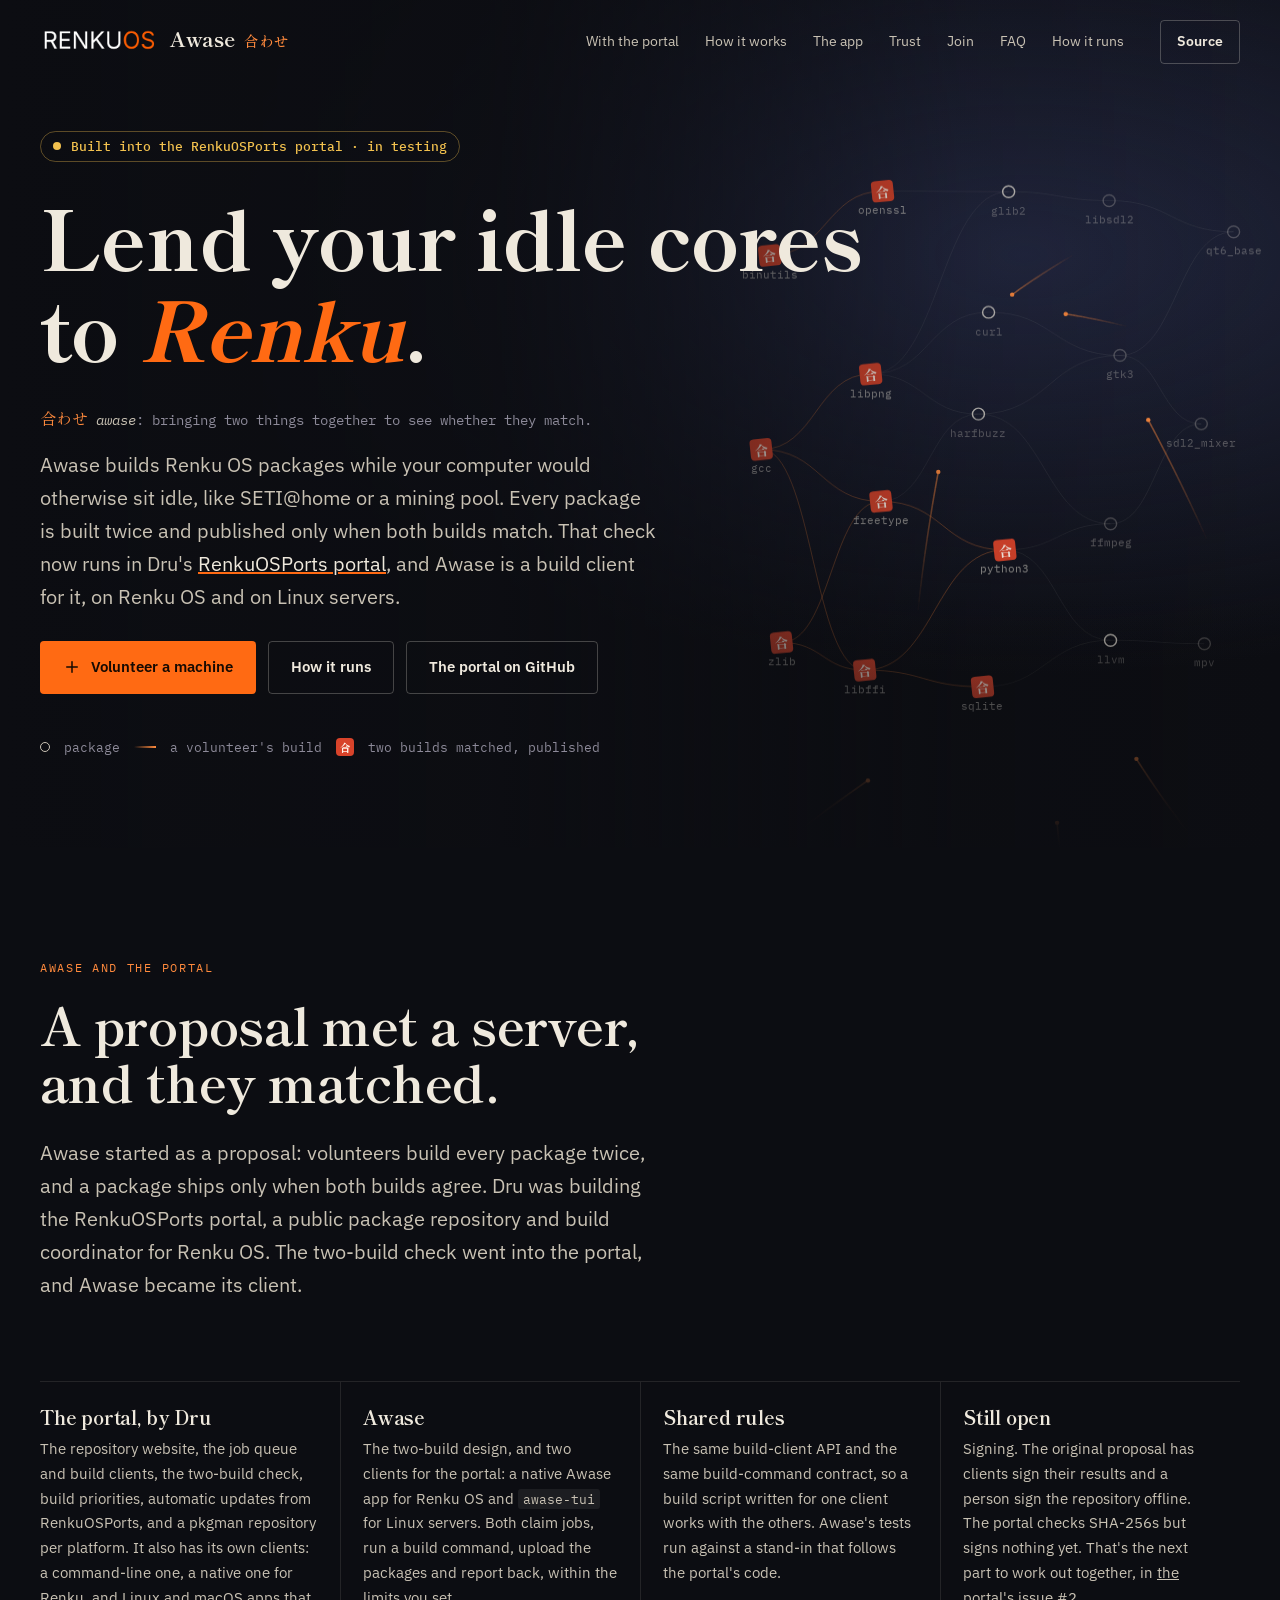
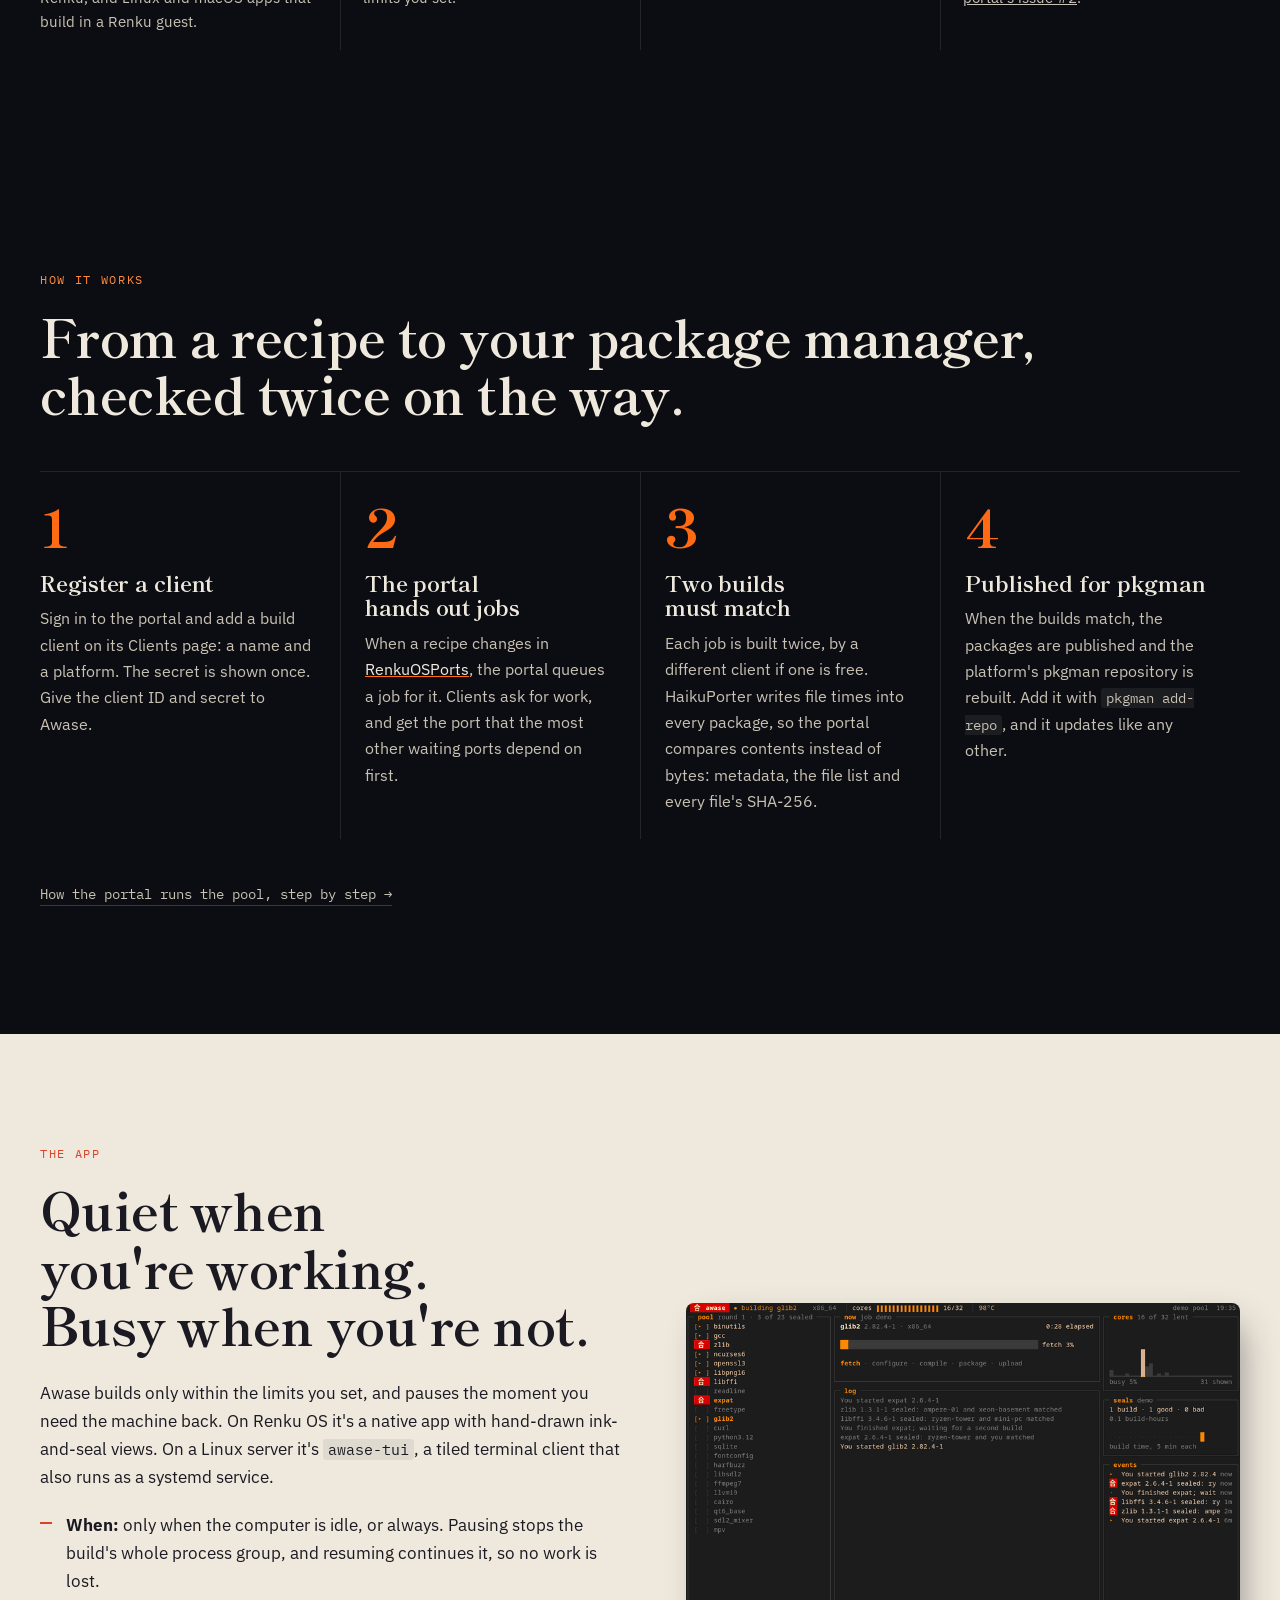
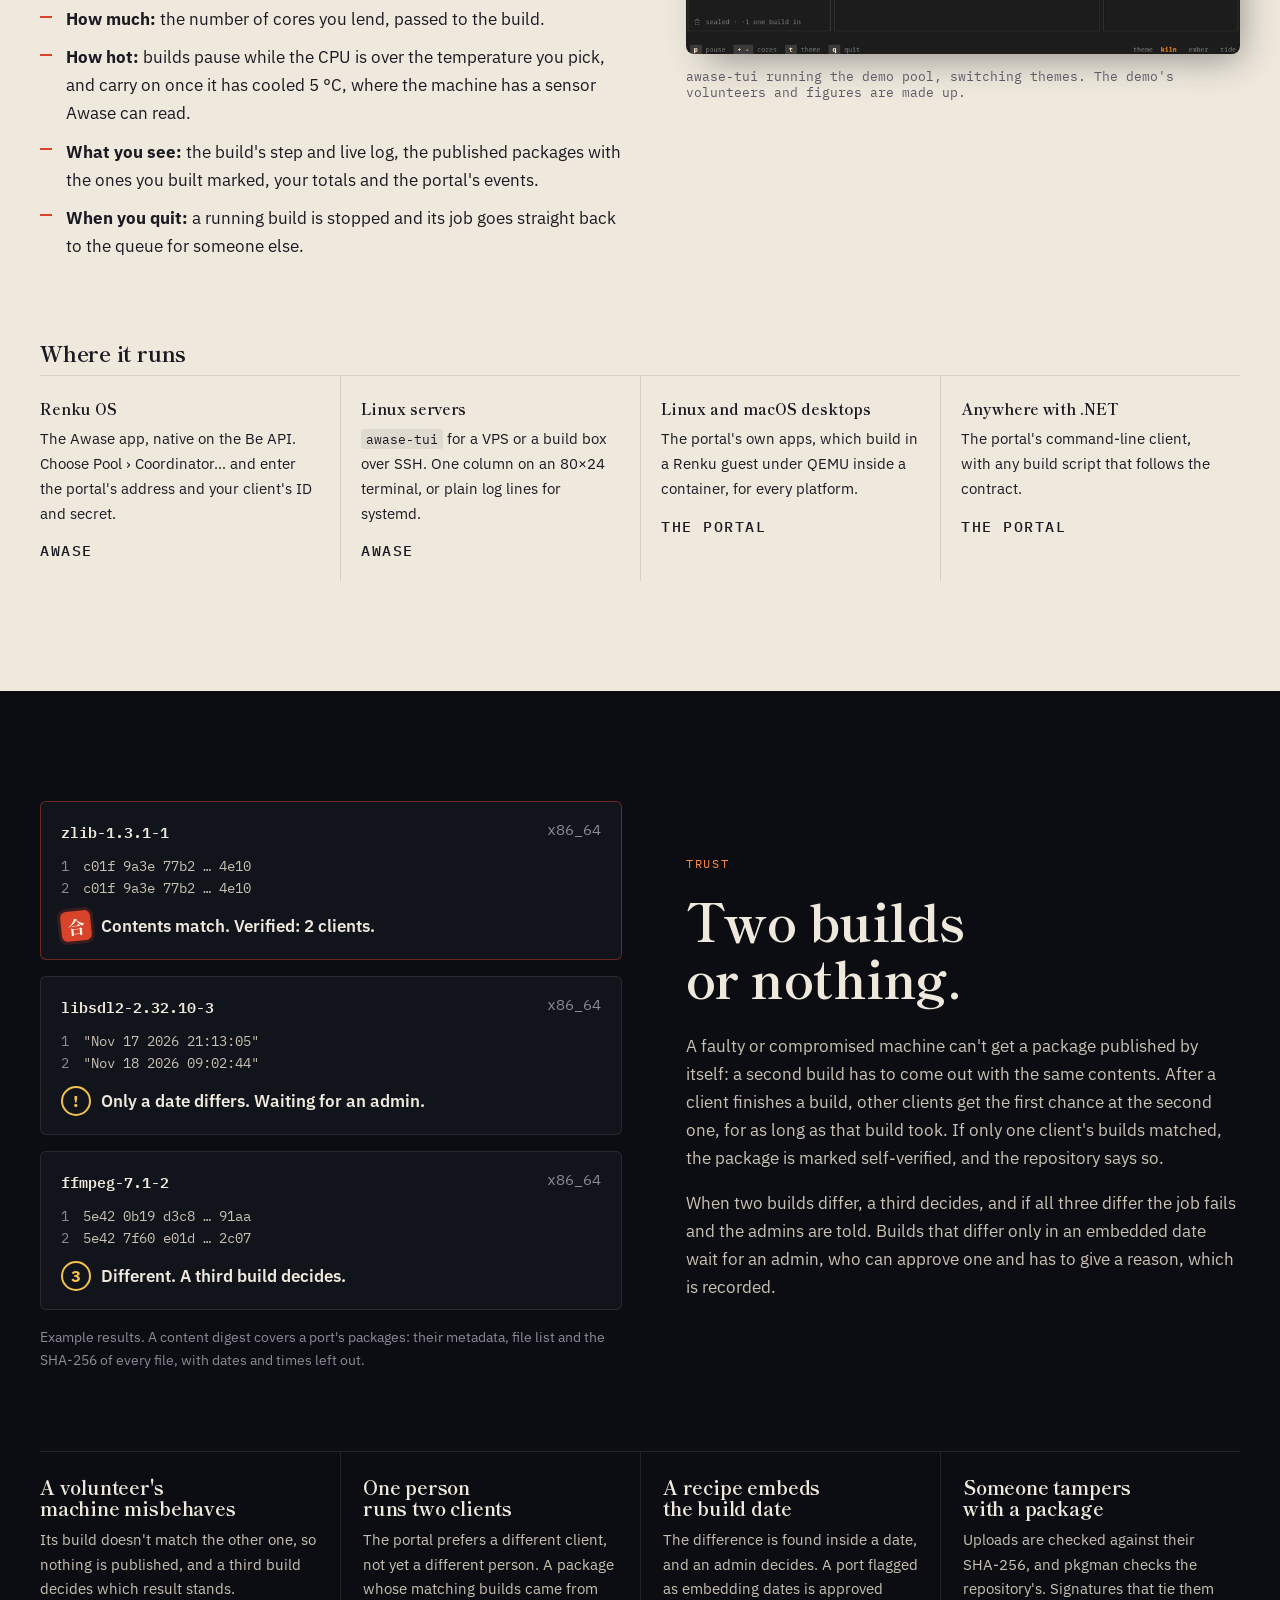
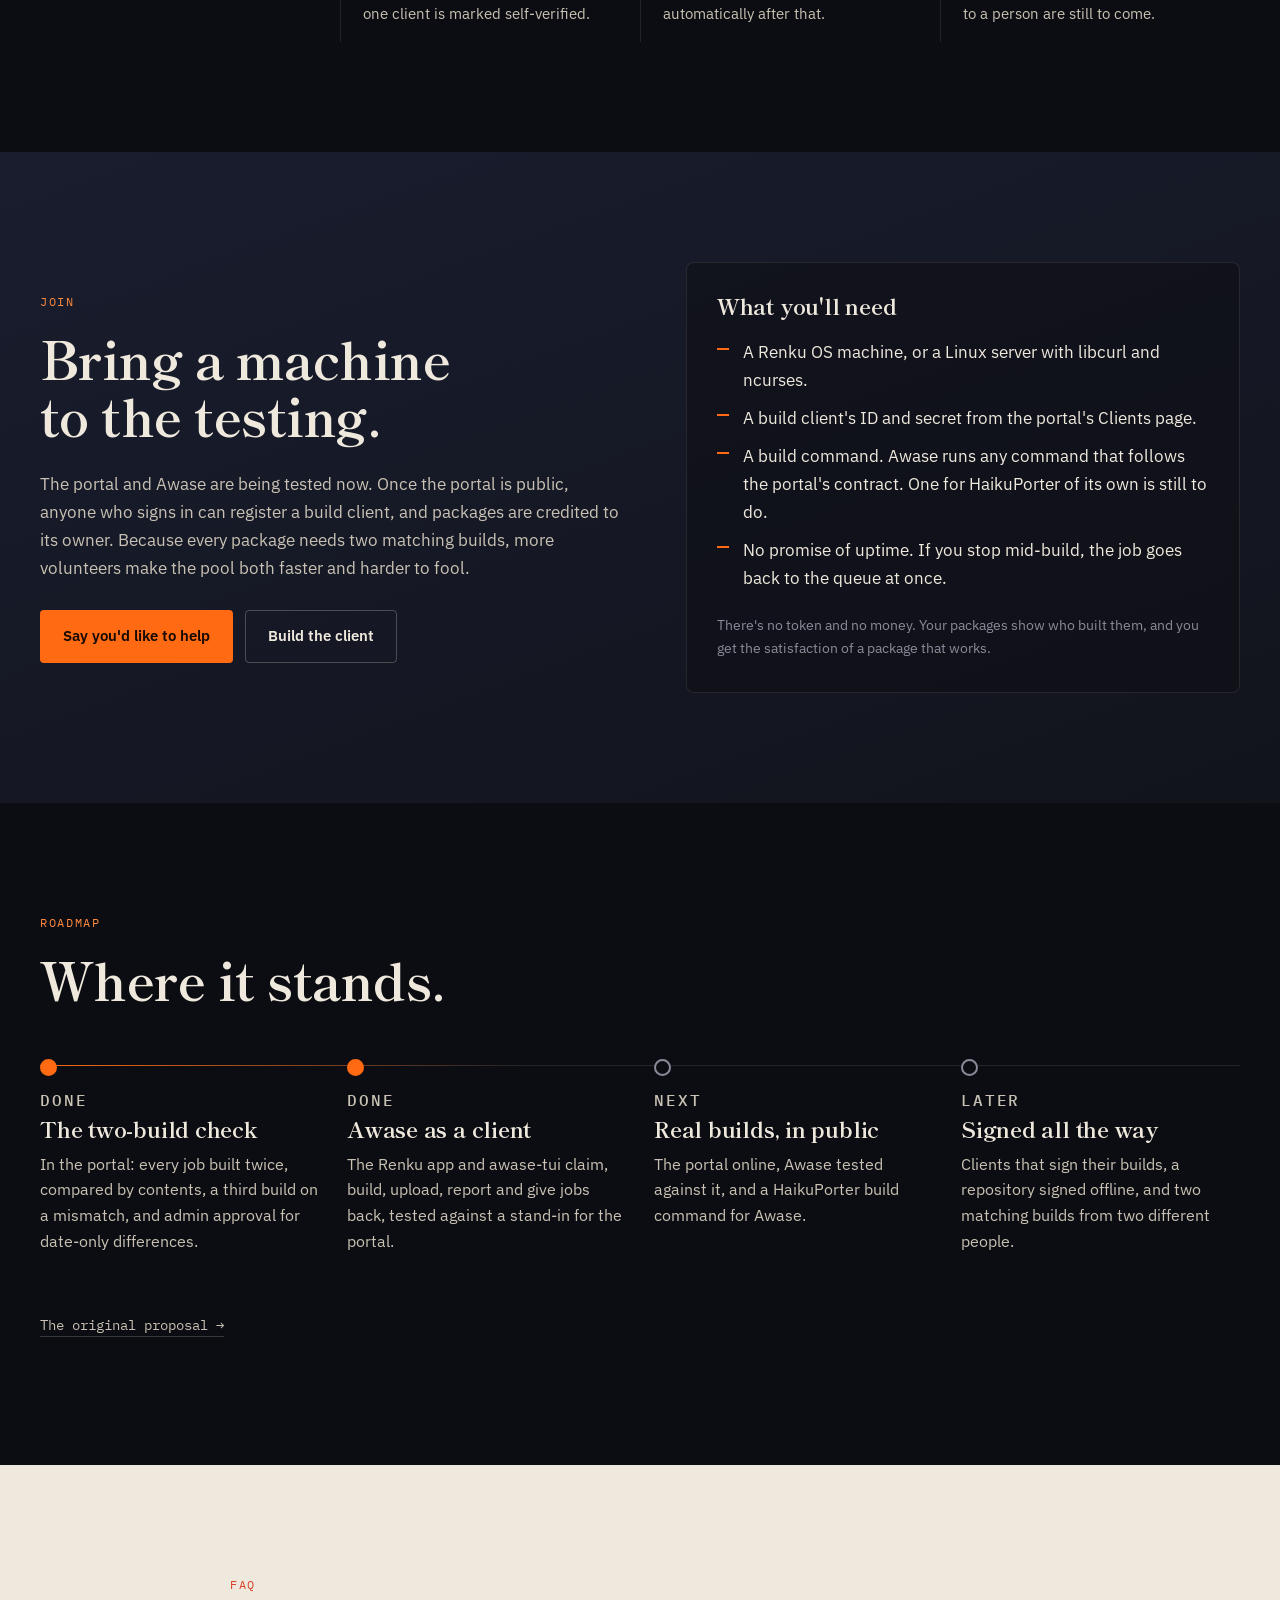
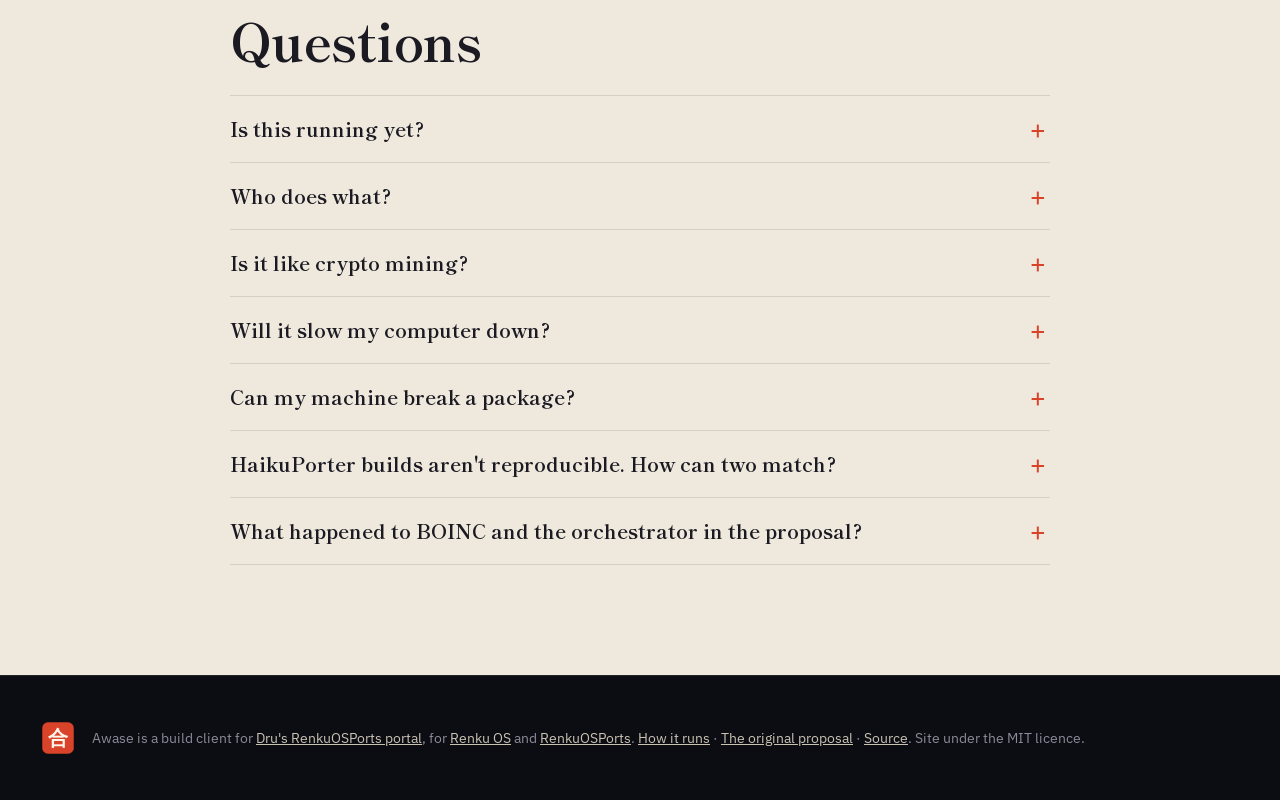
==== commit 09cb00be: "client: pause builds above the temperature limit The "Pause above" limit was only a setting. LivePoo" ====
--- a/index.html
+++ b/index.html
@@ -110,6 +110,7 @@
       <ul class="ticks">
         <li><strong>When:</strong> only when the computer is idle, or always. Pausing stops the build's whole process group, and resuming continues it, so no work is lost.</li>
         <li><strong>How much:</strong> the number of cores you lend, passed to the build.</li>
+        <li><strong>How hot:</strong> builds pause while the CPU is over the temperature you pick, and carry on once it has cooled 5 °C, where the machine has a sensor Awase can read.</li>
         <li><strong>What you see:</strong> the build's step and live log, the published packages with the ones you built marked, your totals and the portal's events.</li>
         <li><strong>When you quit:</strong> a running build is stopped and its job goes straight back to the queue for someone else.</li>
       </ul>
@@ -243,7 +244,7 @@
       </details>
       <details>
         <summary>Will it slow my computer down?</summary>
-        <p>Not while you're using it, if you choose "When idle". You can also choose how many cores to lend, and pause it at any time.</p>
+        <p>Not while you're using it, if you choose "When idle". You can also choose how many cores to lend and a temperature to pause above, and pause it at any time.</p>
       </details>
       <details>
         <summary>Can my machine break a package?</summary>
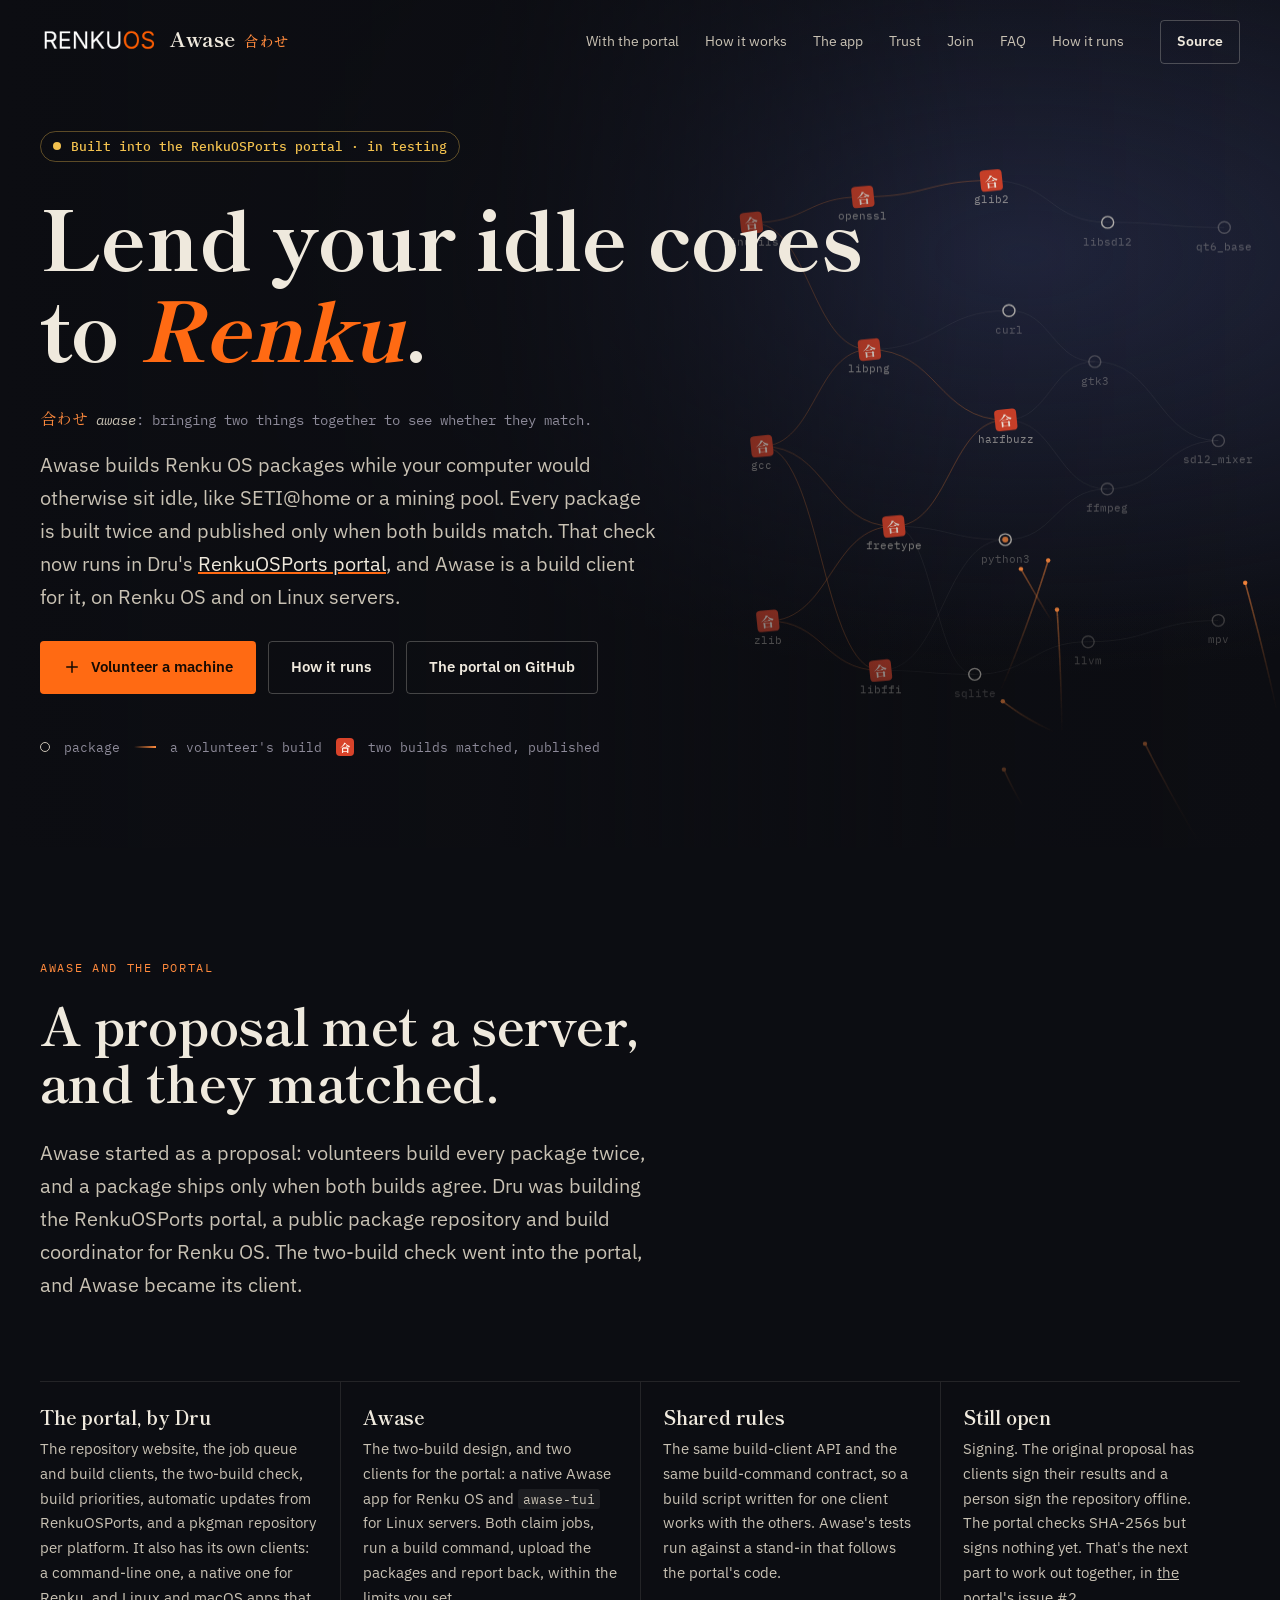
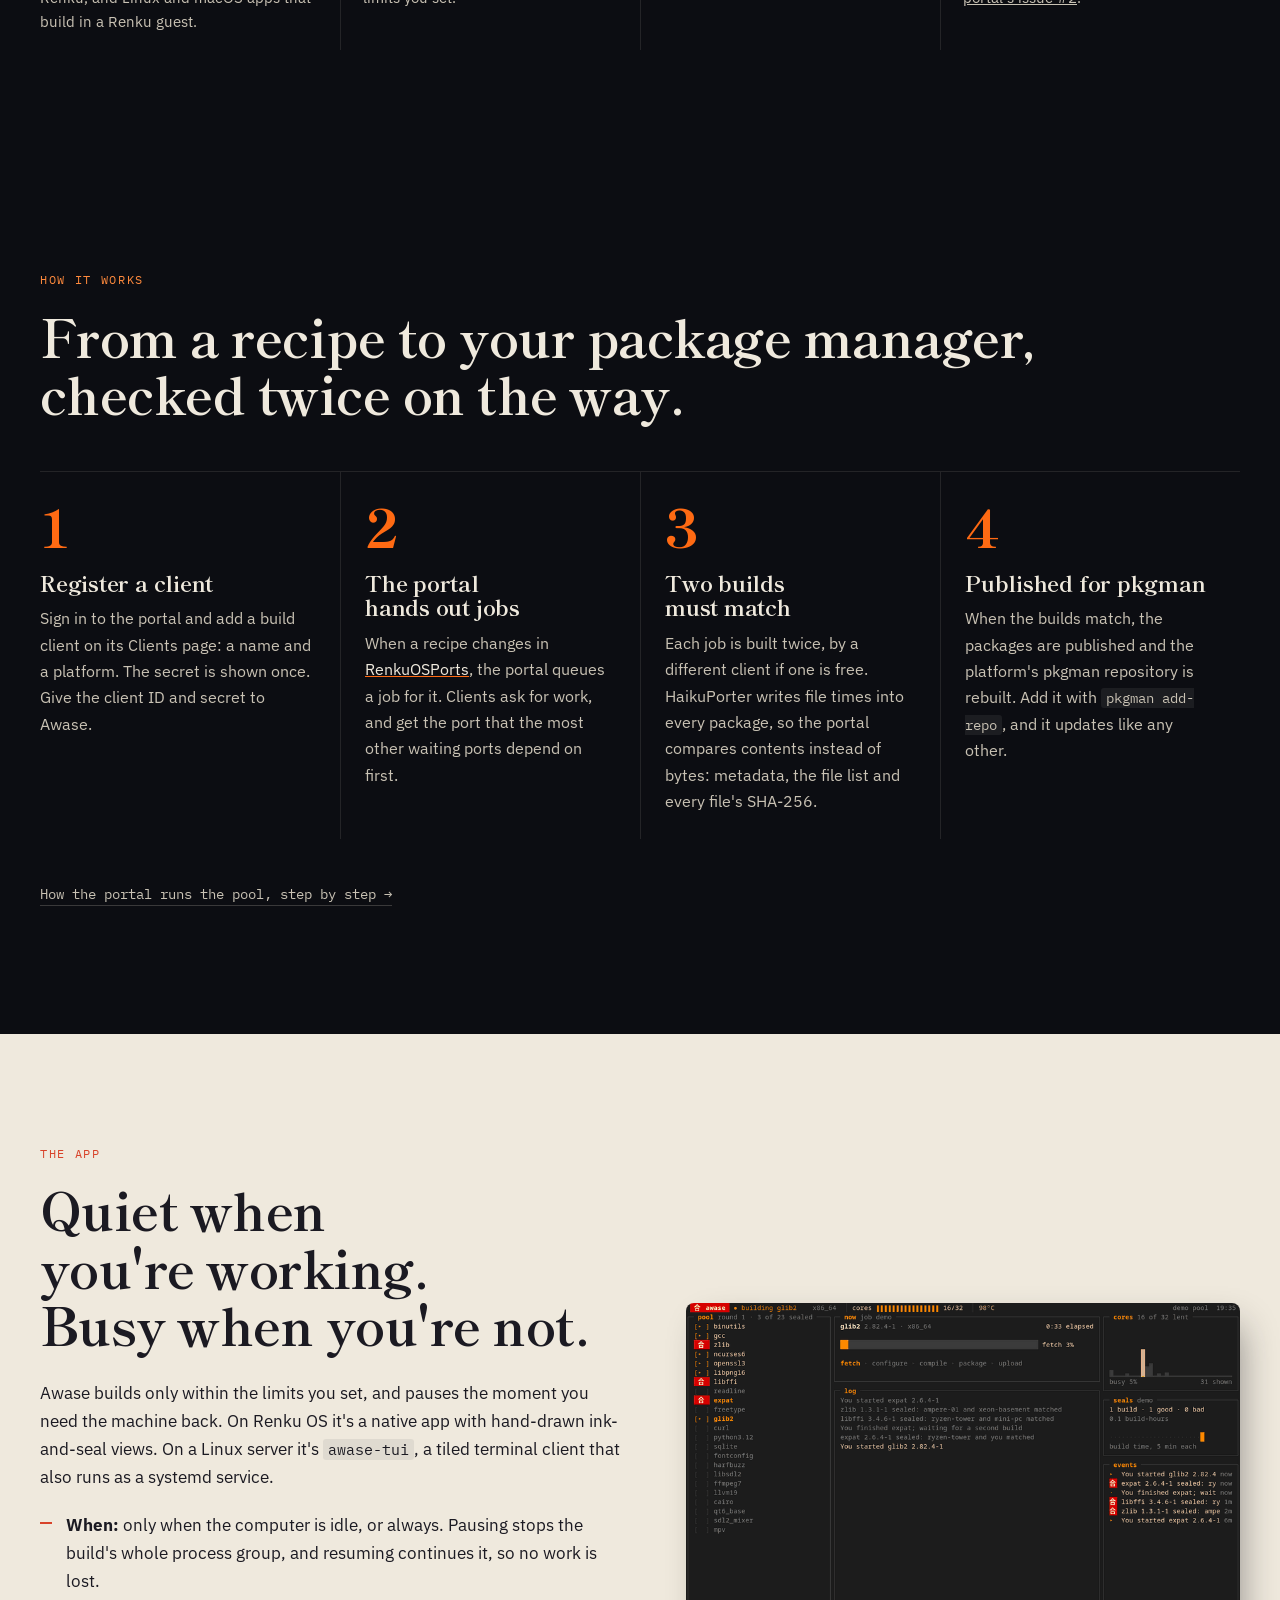
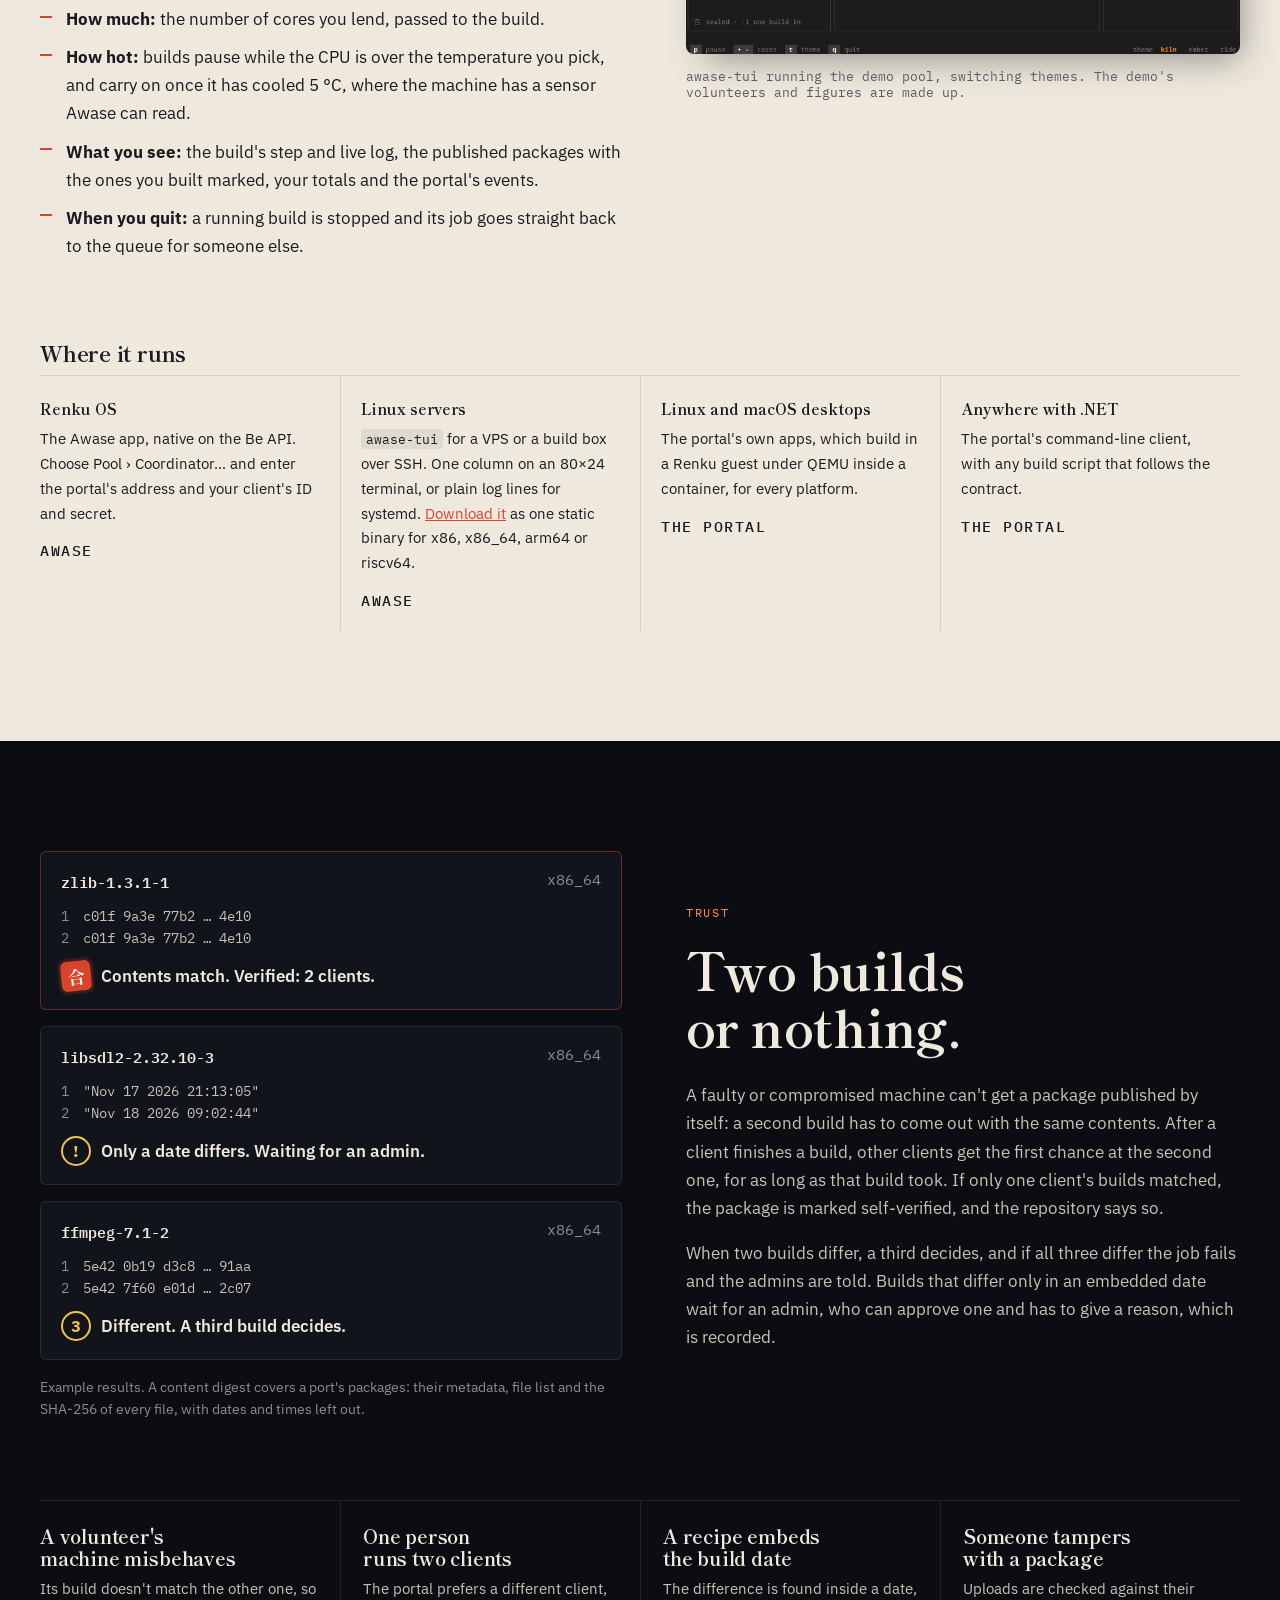
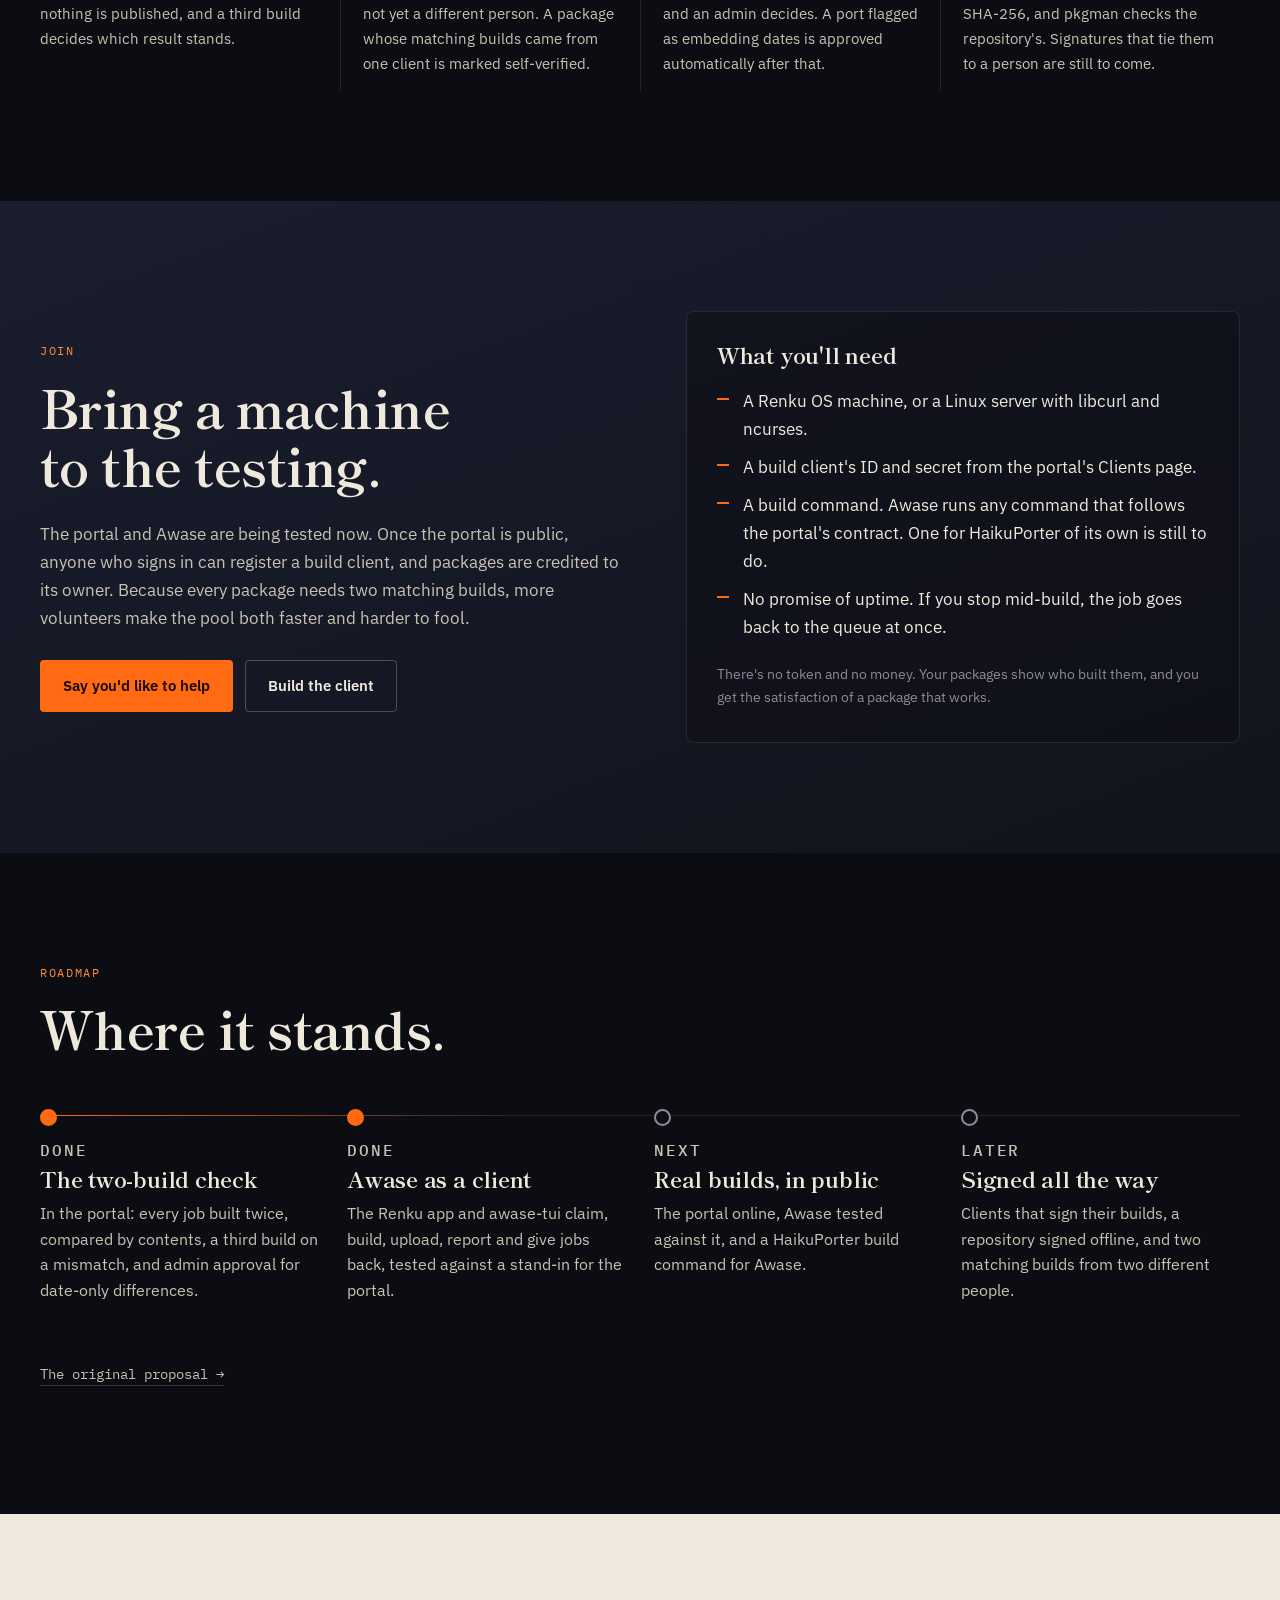
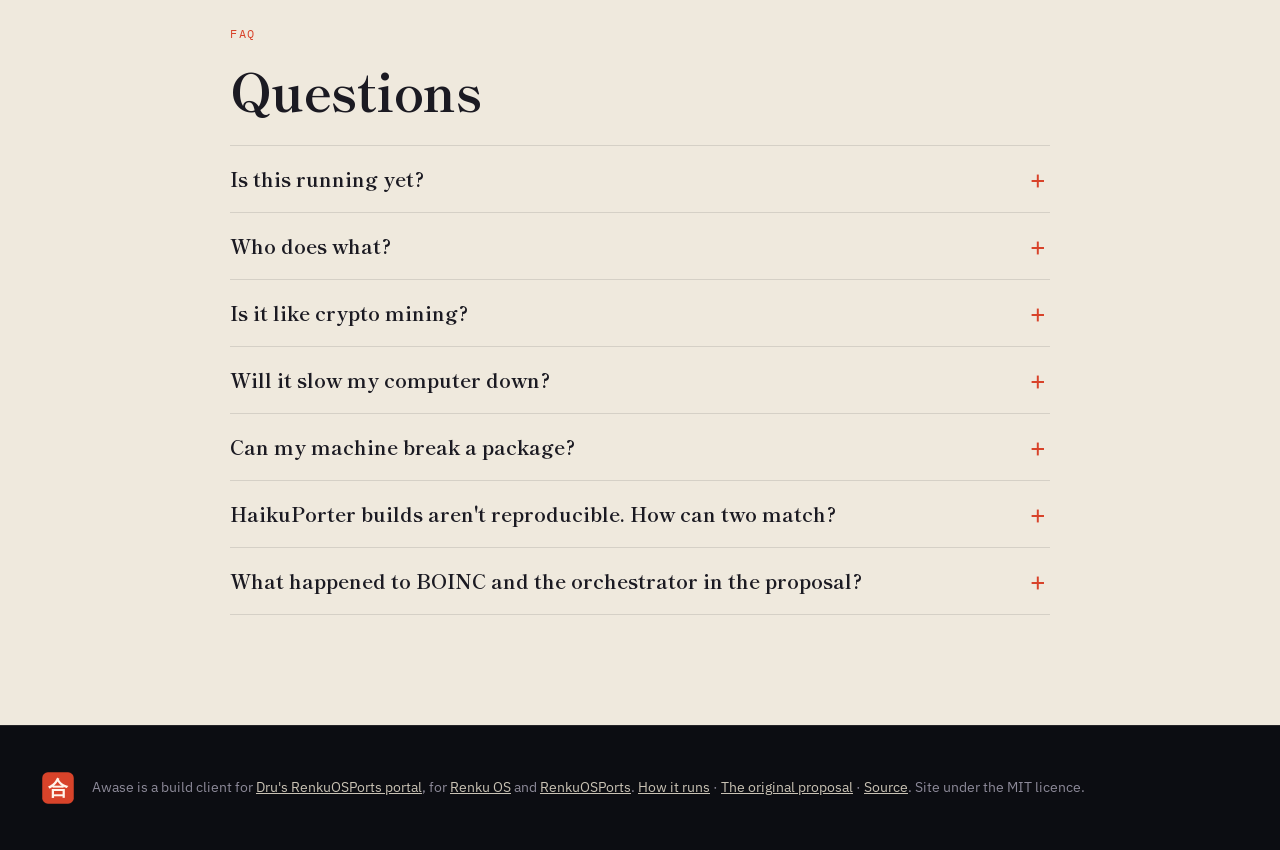
==== commit e873b93c: "awase-tui: static Linux release for x86, x86_64, arm64 and riscv64 tools/release-tui.sh cross-compil" ====
--- a/index.html
+++ b/index.html
@@ -130,7 +130,7 @@
       </div>
       <div class="plat">
         <p class="plat-name">Linux servers</p>
-        <p><code>awase-tui</code> for a VPS or a build box over SSH. One column on an 80×24 terminal, or plain log lines for systemd.</p>
+        <p><code>awase-tui</code> for a VPS or a build box over SSH. One column on an 80×24 terminal, or plain log lines for systemd. <a href="https://github.com/idumych/awase/releases">Download it</a> as one static binary for x86, x86_64, arm64 or riscv64.</p>
         <p class="plat-when">Awase</p>
       </div>
       <div class="plat">
